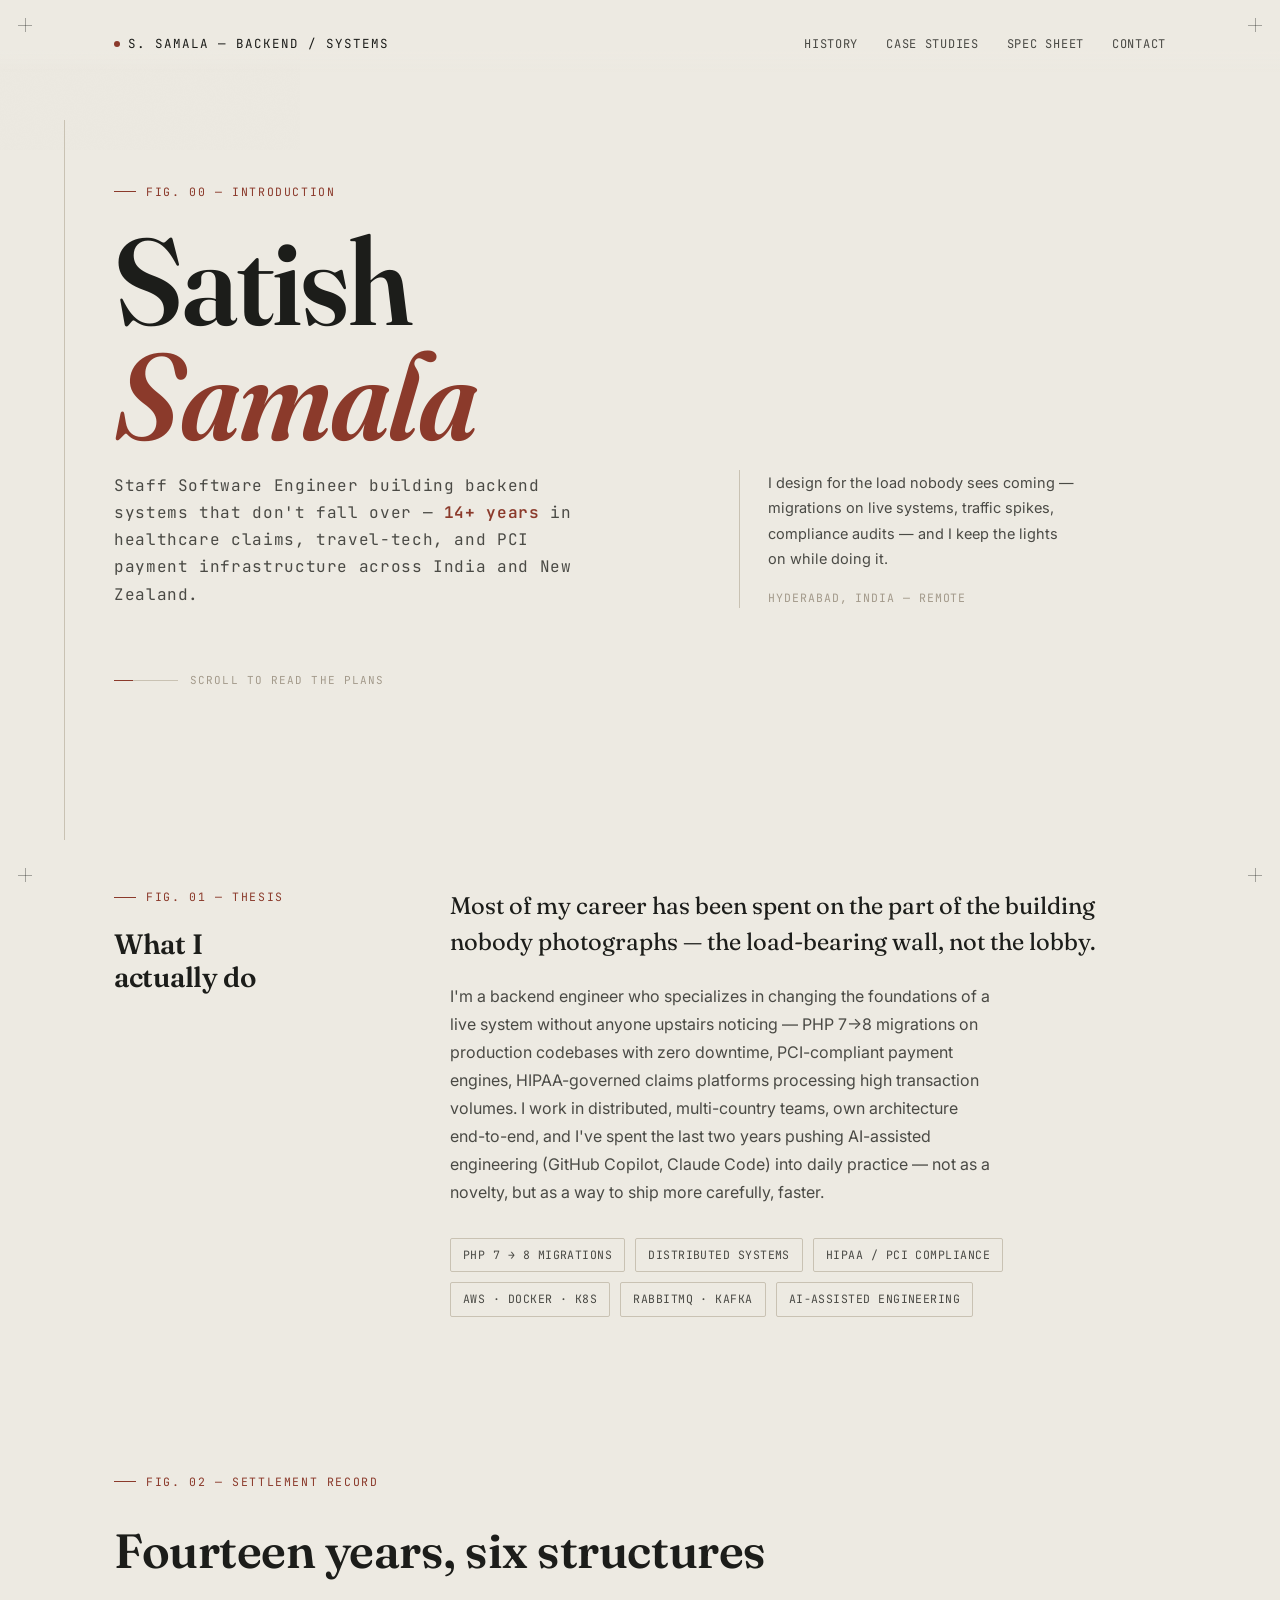
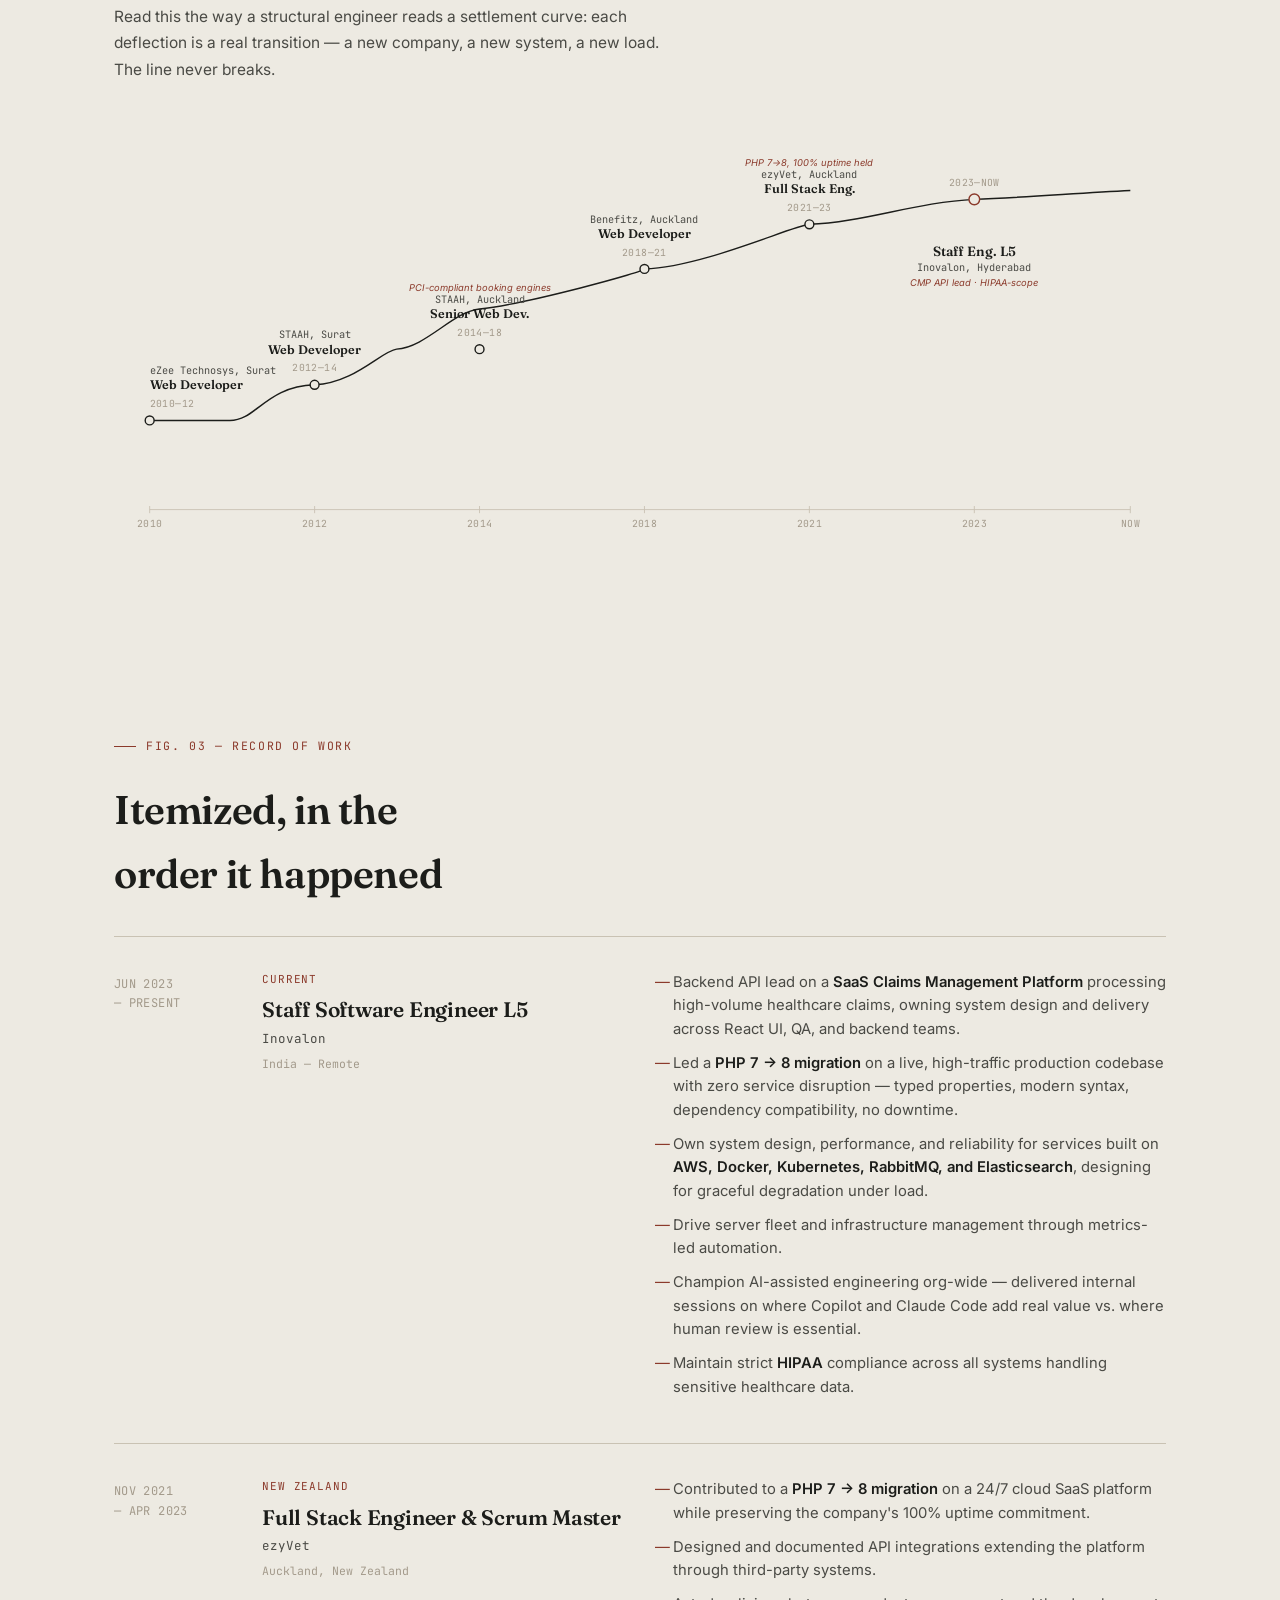
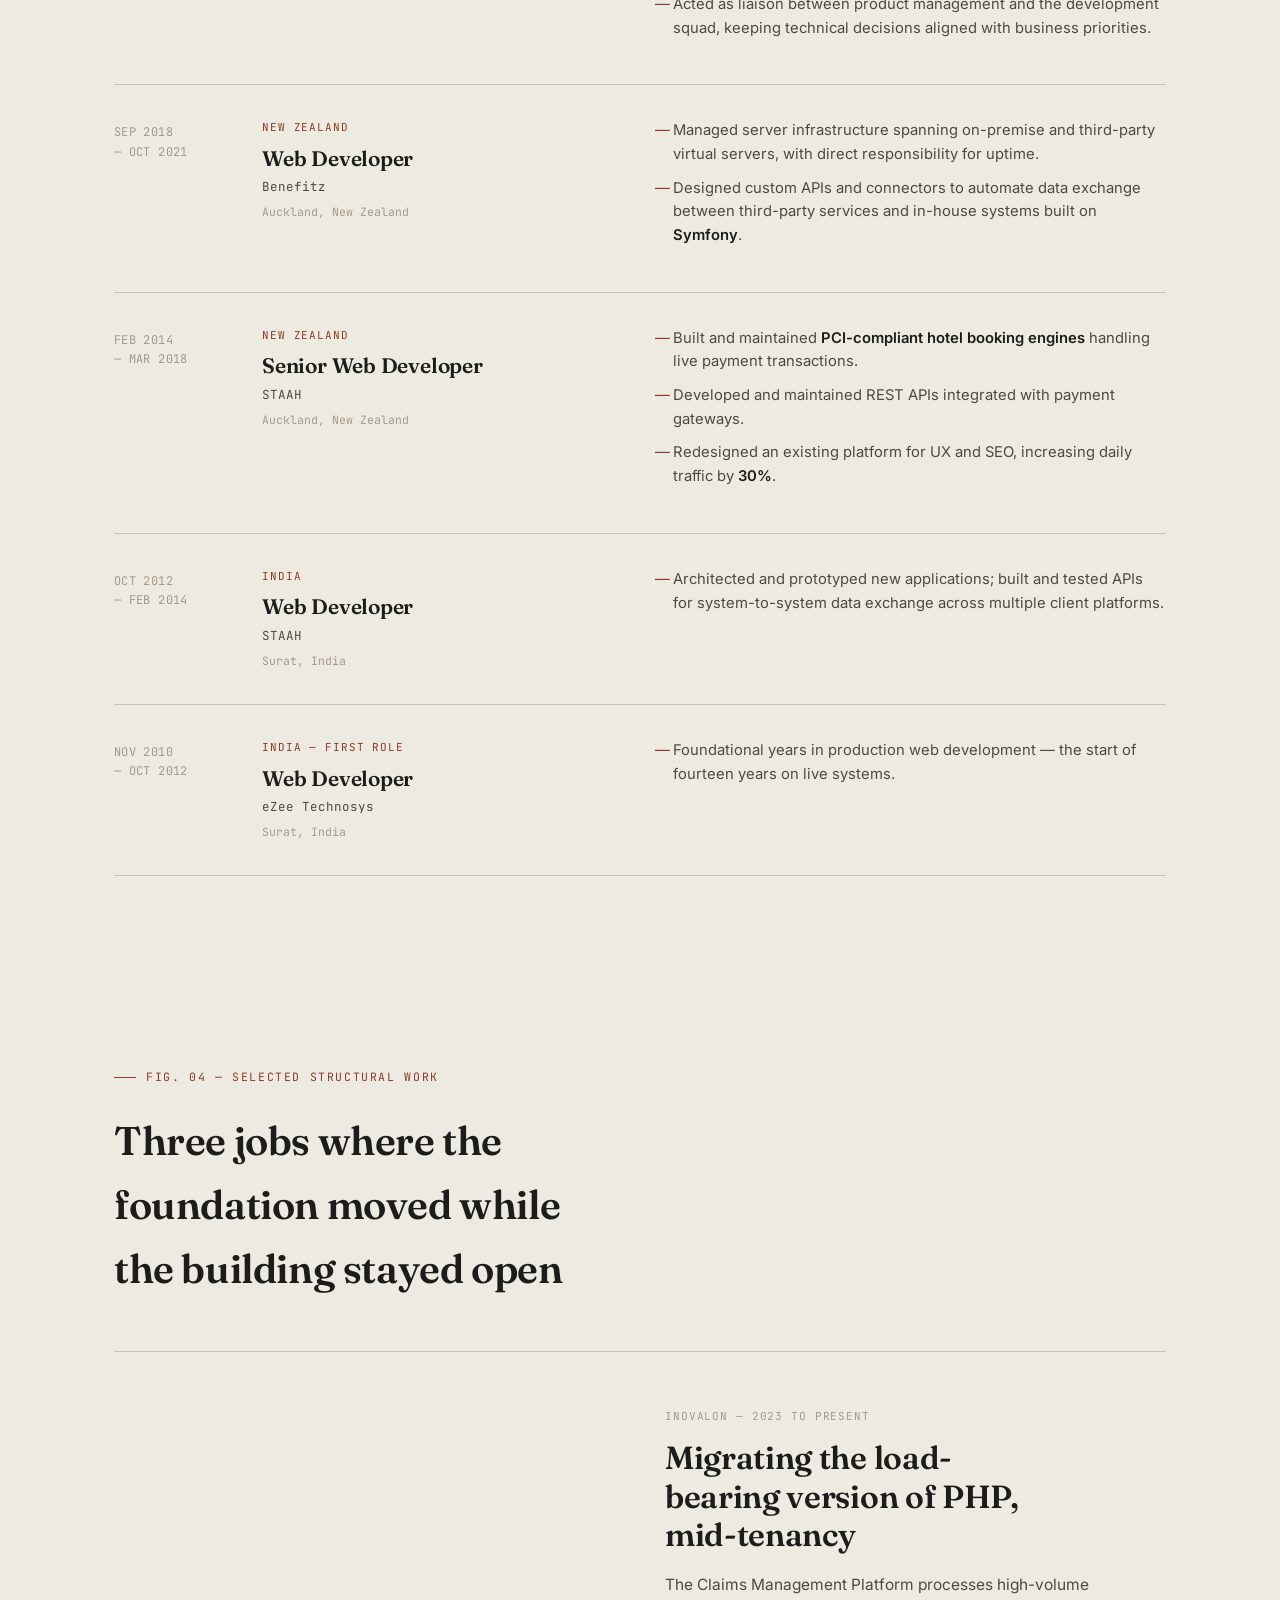
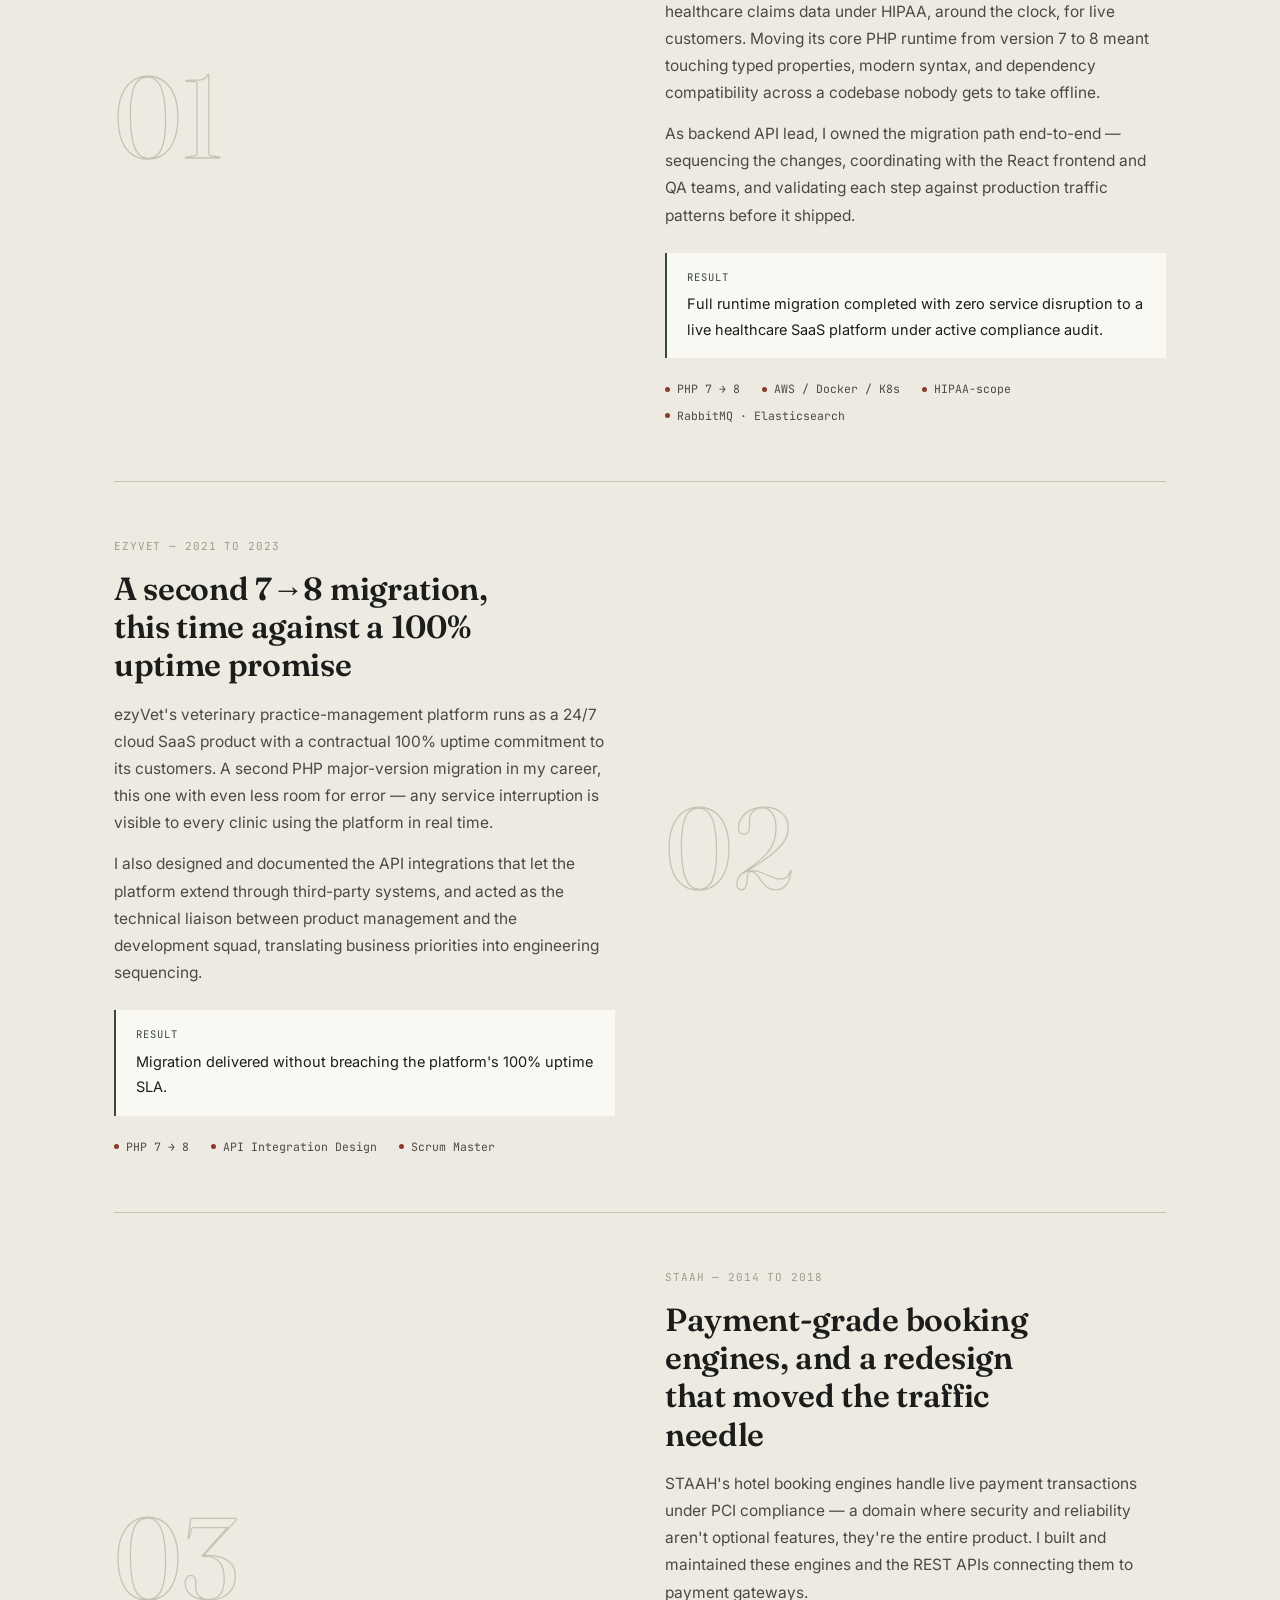
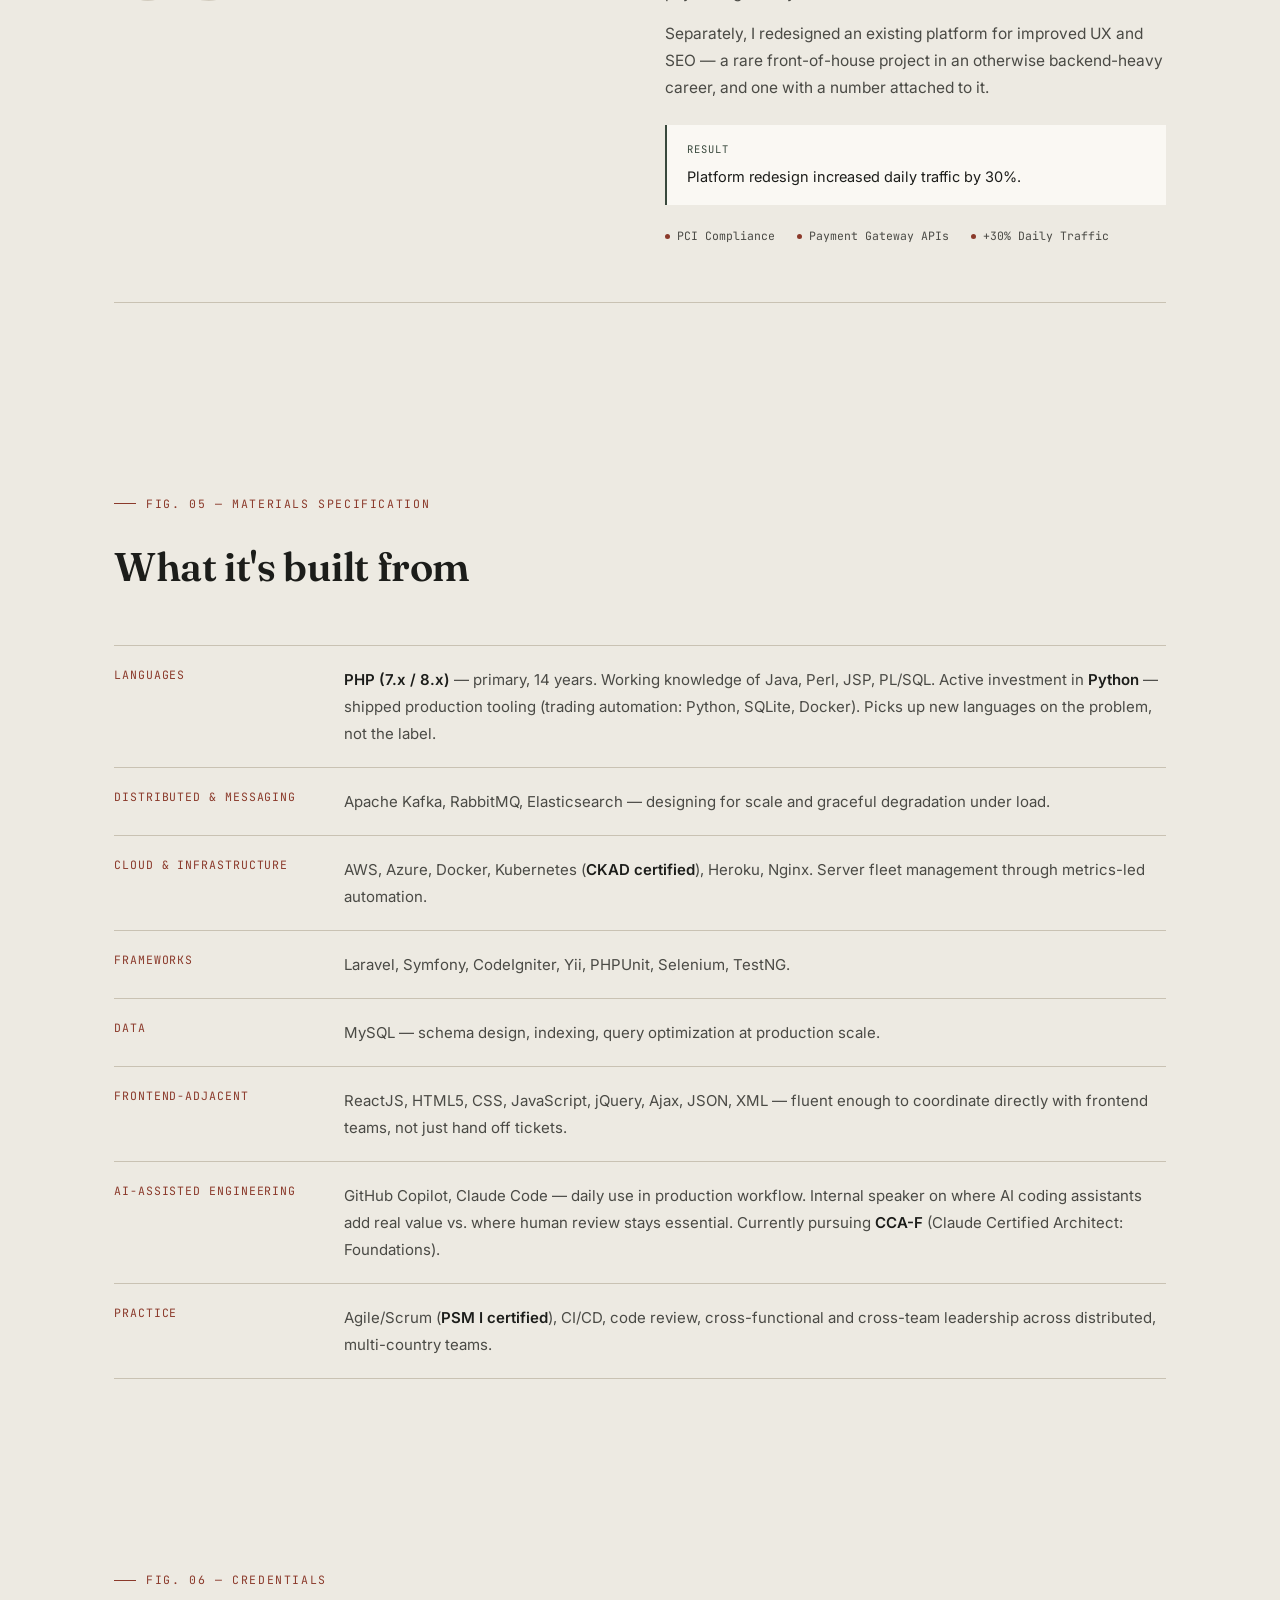
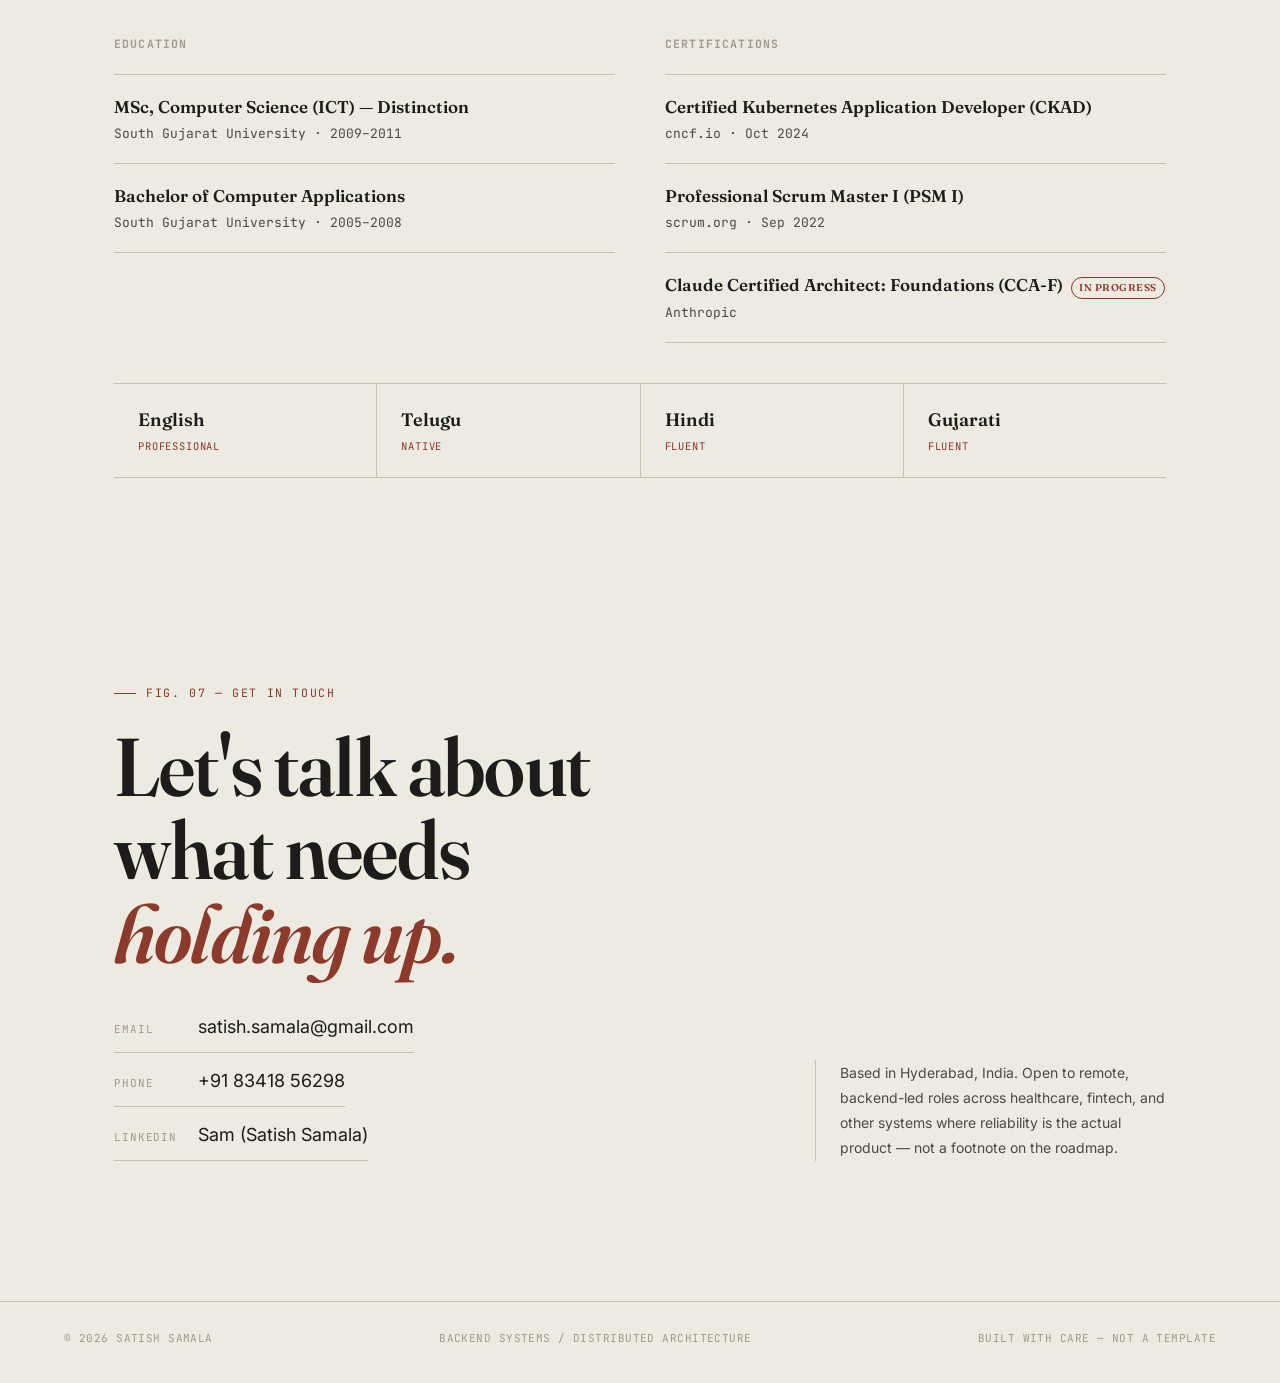
==== index.html @ 30815085 "first commit" ====
<!DOCTYPE html>
<html lang="en">
<head>
<meta charset="UTF-8">
<meta name="viewport" content="width=device-width, initial-scale=1.0">
<title>Satish Samala — Backend Systems Engineer</title>
<meta name="description" content="Satish Samala — Staff Software Engineer specializing in distributed backend systems, zero-downtime migrations, and production reliability across healthcare, travel-tech, and payments.">

<link rel="preconnect" href="https://fonts.googleapis.com">
<link rel="preconnect" href="https://fonts.gstatic.com" crossorigin>
<link href="https://fonts.googleapis.com/css2?family=Fraunces:ital,opsz,wght@0,9..144,300..900;1,9..144,300..900&family=JetBrains+Mono:ital,wght@0,400;0,500;0,600;1,400&family=Inter:wght@400;500;600&display=swap" rel="stylesheet">

<style>
  :root{
    --paper: #EDEAE2;
    --paper-lift: #FAF8F3;
    --ink: #1C1D1A;
    --ink-soft: #4A4A45;
    --taupe: #A39A8B;
    --rule: #C9C2B3;
    --rust: #8B3A2B;
    --structural-green: #39493D;
    --max: 1180px;
    --margin: clamp(20px, 5vw, 64px);
  }

  *{ margin:0; padding:0; box-sizing:border-box; }

  html{ scroll-behavior:smooth; }

  body{
    background:var(--paper);
    color:var(--ink);
    font-family:'Inter', sans-serif;
    font-size:16px;
    line-height:1.6;
    -webkit-font-smoothing:antialiased;
    overflow-x:hidden;
  }

  ::selection{ background:var(--rust); color:var(--paper-lift); }

  a{ color:inherit; text-decoration:none; }

  .container{
    max-width:var(--max);
    margin:0 auto;
    padding-left:var(--margin);
    padding-right:var(--margin);
  }

  /* faint paper grain + cross-hatch corner marks, ambient, not decorative noise */
  .grain{
    position:fixed; inset:0; pointer-events:none; z-index:1; opacity:.5; mix-blend-mode:multiply;
  }

  /* ===================== TOP MARK / REGISTRATION ===================== */
  .reg-marks span{
    position:fixed; width:14px; height:14px; z-index:50; pointer-events:none;
  }
  .reg-marks span::before,.reg-marks span::after{
    content:''; position:absolute; background:var(--ink); opacity:.35;
  }
  .reg-marks span::before{ width:14px; height:1px; top:50%; left:0; }
  .reg-marks span::after{ width:1px; height:14px; left:50%; top:0; }
  .reg-tl{ top:18px; left:18px; }
  .reg-tr{ top:18px; right:18px; }
  .reg-bl{ bottom:18px; left:18px; }
  .reg-br{ bottom:18px; right:18px; }
  @media (max-width:700px){ .reg-marks{ display:none; } }

  /* ===================== NAV ===================== */
  header.site-nav{
    position:fixed; top:0; left:0; right:0; z-index:40;
    background:linear-gradient(to bottom, var(--paper) 70%, transparent);
    padding-top:34px; padding-bottom:18px;
  }
  .nav-row{
    display:flex; justify-content:space-between; align-items:baseline;
  }
  .nav-mark{
    font-family:'JetBrains Mono', monospace;
    font-size:12.5px; letter-spacing:.08em;
    color:var(--ink);
    display:flex; align-items:baseline; gap:8px;
  }
  .nav-mark .dot{ width:6px; height:6px; border-radius:50%; background:var(--rust); display:inline-block; transform:translateY(-1px); }
  .nav-links{
    display:flex; gap:28px;
    font-family:'JetBrains Mono', monospace;
    font-size:12px; letter-spacing:.06em; text-transform:uppercase;
  }
  .nav-links a{ position:relative; color:var(--ink-soft); transition:color .25s; }
  .nav-links a:hover{ color:var(--rust); }
  .nav-links a::after{
    content:''; position:absolute; left:0; bottom:-4px; width:0; height:1px; background:var(--rust);
    transition:width .25s;
  }
  .nav-links a:hover::after{ width:100%; }
  @media (max-width:640px){ .nav-links{ display:none; } }

  /* ===================== SPEC RAIL (left margin running scale) ===================== */
  .spec-rail{
    position:fixed; left:var(--margin); top:0; bottom:0; width:1px;
    z-index:2; pointer-events:none;
  }
  .spec-rail::before{
    content:''; position:absolute; top:120px; bottom:60px; left:0; width:1px; background:var(--rule);
  }
  @media (max-width:900px){ .spec-rail{ display:none; } }

  /* ===================== SECTION SCAFFOLDING ===================== */
  section{ position:relative; padding-top:96px; padding-bottom:96px; }

  .eyebrow{
    font-family:'JetBrains Mono', monospace;
    font-size:11.5px; letter-spacing:.14em; text-transform:uppercase;
    color:var(--rust);
    display:flex; align-items:center; gap:10px;
    margin-bottom:22px;
  }
  .eyebrow::before{ content:''; width:22px; height:1px; background:var(--rust); display:inline-block; }

  .fig-label{
    font-family:'JetBrains Mono', monospace;
    font-size:11px; letter-spacing:.08em; color:var(--taupe);
    text-transform:uppercase;
  }

  h1,h2,h3{ font-family:'Fraunces', serif; font-weight:600; letter-spacing:-.01em; }

  /* ===================== HERO ===================== */
  .hero{
    min-height:88vh;
    display:flex; flex-direction:column; justify-content:center;
    padding-top:140px; padding-bottom:60px;
  }
  .hero-grid{
    display:grid; grid-template-columns: 1.15fr .85fr; gap:48px; align-items:end;
  }
  .hero-name{
    font-size:clamp(58px, 9.6vw, 132px);
    line-height:.94;
    font-variation-settings:'opsz' 144,'SOFT' 22,'WONK' 1;
    margin-bottom:6px;
  }
  .hero-name em{ font-style:italic; color:var(--rust); font-variation-settings:'opsz' 144,'SOFT' 38,'WONK' 1; }
  .hero-role{
    font-family:'JetBrains Mono', monospace;
    font-size:clamp(13px,1.6vw,16px);
    letter-spacing:.04em;
    color:var(--ink-soft);
    margin-top:18px;
    max-width:46ch;
    line-height:1.7;
  }
  .hero-role .y14{ color:var(--rust); font-weight:600; }
  .hero-aside{
    border-left:1px solid var(--rule);
    padding-left:28px;
    align-self:end;
  }
  .hero-aside p{
    font-size:14.5px; color:var(--ink-soft); line-height:1.75; max-width:34ch;
  }
  .hero-aside .loc{
    font-family:'JetBrains Mono', monospace; font-size:11.5px; letter-spacing:.08em;
    text-transform:uppercase; color:var(--taupe); margin-top:18px; display:block;
  }
  @media (max-width:860px){
    .hero-grid{ grid-template-columns:1fr; gap:32px; }
    .hero-aside{ border-left:none; padding-left:0; border-top:1px solid var(--rule); padding-top:24px; }
  }

  .scroll-cue{
    margin-top:64px;
    display:flex; align-items:center; gap:12px;
    font-family:'JetBrains Mono', monospace; font-size:11px; letter-spacing:.1em;
    color:var(--taupe); text-transform:uppercase;
  }
  .scroll-cue .line{ width:64px; height:1px; background:var(--rule); position:relative; overflow:hidden; }
  .scroll-cue .line::after{
    content:''; position:absolute; left:0; top:0; height:100%; width:30%; background:var(--rust);
    animation:travel 2.6s ease-in-out infinite;
  }
  @keyframes travel{ 0%{ left:-30%; } 100%{ left:100%; } }

  /* ===================== THESIS / SUMMARY ===================== */
  .thesis{
    display:grid; grid-template-columns: 280px 1fr; gap:56px;
  }
  .thesis-label h2{ font-size:28px; line-height:1.15; max-width:9ch; }
  .thesis-body p{
    font-size:clamp(19px,2.1vw,24px);
    line-height:1.5;
    font-family:'Fraunces', serif;
    font-weight:400;
    font-variation-settings:'opsz' 40,'SOFT' 30;
    color:var(--ink);
    max-width:46ch;
  }
  .thesis-body p + p{ margin-top:22px; color:var(--ink-soft); font-size:16px; font-family:'Inter',sans-serif; max-width:54ch; line-height:1.75; font-variation-settings:normal; }
  .thesis-body .tag-row{
    display:flex; flex-wrap:wrap; gap:10px; margin-top:32px;
  }
  .tag{
    font-family:'JetBrains Mono', monospace; font-size:11.5px; letter-spacing:.04em;
    border:1px solid var(--rule); padding:7px 12px; color:var(--ink-soft); border-radius:2px;
  }
  @media (max-width:780px){ .thesis{ grid-template-columns:1fr; gap:24px; } }

  /* ===================== LOAD LINE (signature element) ===================== */
  .loadline-section{ padding-top:60px; }
  .loadline-head{ margin-bottom:8px; }
  .loadline-head h2{ font-size:clamp(32px,4vw,48px); }
  .loadline-sub{ color:var(--ink-soft); max-width:56ch; margin-top:14px; font-size:15.5px; line-height:1.7; }

  .loadline-wrap{ position:relative; margin-top:70px; }
  .loadline-svg{ width:100%; display:block; overflow:visible; }
  .ll-path{ fill:none; stroke:var(--ink); stroke-width:1.6; }
  .ll-path-fill{ fill:url(#paperFade); opacity:.5; }
  .ll-tick{ stroke:var(--rule); stroke-width:1; }
  .ll-node circle{ fill:var(--paper); stroke:var(--ink); stroke-width:1.6; }
  .ll-node.active circle{ stroke:var(--rust); }
  .ll-annot{ font-family:'JetBrains Mono', monospace; }
  .ll-year{ font-size:11px; fill:var(--taupe); letter-spacing:.04em; }
  .ll-role{ font-family:'Fraunces',serif; font-weight:600; fill:var(--ink); }
  .ll-co{ font-size:11.5px; fill:var(--ink-soft); }
  .ll-stress{ fill:var(--rust); font-size:10.5px; font-style:italic; }

  /* ===================== TIMELINE DETAIL CARDS ===================== */
  .roles{ margin-top:30px; }
  .role-row{
    display:grid; grid-template-columns: 120px 1fr 1.4fr; gap:28px;
    padding:34px 0; border-top:1px solid var(--rule);
    align-items:start;
  }
  .role-row:last-child{ border-bottom:1px solid var(--rule); }
  .role-period{
    font-family:'JetBrains Mono', monospace; font-size:12px; color:var(--taupe);
    letter-spacing:.03em; line-height:1.6; padding-top:4px;
  }
  .role-id{
    font-family:'JetBrains Mono', monospace; font-size:11px; color:var(--rust);
    letter-spacing:.08em; display:block; margin-bottom:8px;
  }
  .role-titles h3{ font-size:21px; line-height:1.3; margin-bottom:5px; }
  .role-titles .co{ font-family:'JetBrains Mono', monospace; font-size:12.5px; color:var(--ink-soft); }
  .role-titles .loc-tag{ display:block; font-size:11.5px; color:var(--taupe); margin-top:6px; font-family:'JetBrains Mono', monospace; }
  .role-detail ul{ list-style:none; }
  .role-detail li{
    position:relative; padding-left:18px; margin-bottom:10px;
    font-size:14.8px; color:var(--ink-soft); line-height:1.6;
  }
  .role-detail li::before{
    content:'—'; position:absolute; left:0; color:var(--rust);
  }
  .role-detail li strong{ color:var(--ink); font-weight:600; }
  @media (max-width:880px){
    .role-row{ grid-template-columns:1fr; gap:10px; }
    .role-period{ padding-top:0; }
  }

  @media (max-width:760px){ .loadline-svg{ display:none; } }

  /* mobile fallback: vertical settlement list */
  .loadline-mobile{ display:none; margin-top:48px; }
  @media (max-width:760px){ .loadline-mobile{ display:block; } }
  .lm-item{
    position:relative; padding-left:28px; padding-bottom:34px;
    border-left:1px solid var(--rule);
  }
  .lm-item:last-child{ border-left:1px solid transparent; padding-bottom:0; }
  .lm-item::before{
    content:''; position:absolute; left:-5px; top:2px; width:9px; height:9px;
    border-radius:50%; background:var(--paper); border:1.6px solid var(--ink);
  }
  .lm-item.active::before{ border-color:var(--rust); }
  .lm-year{ font-family:'JetBrains Mono', monospace; font-size:11px; color:var(--taupe); letter-spacing:.06em; }
  .lm-role{ font-family:'Fraunces', serif; font-weight:600; font-size:17px; margin-top:4px; }
  .lm-role.is-current{ color:var(--rust); }
  .lm-co{ font-family:'JetBrains Mono', monospace; font-size:12.5px; color:var(--ink-soft); margin-top:2px; }
  .lm-stress{ font-family:'JetBrains Mono', monospace; font-style:italic; font-size:11.5px; color:var(--rust); margin-top:6px; }


  /* ===================== CASE STUDIES ===================== */
  .case-grid{ margin-top:50px; display:flex; flex-direction:column; gap:0; }
  .case{
    display:grid; grid-template-columns: 1fr 1fr; gap:50px;
    padding:56px 0; border-top:1px solid var(--rule);
    position:relative; align-items:center;
  }
  .case:nth-child(even){ grid-template-columns: 1fr 1fr; }
  .case:nth-child(even) .case-num{ order:1; }
  .case:last-child{ border-bottom:1px solid var(--rule); }
  .case-num{
    font-family:'Fraunces', serif; font-variation-settings:'opsz' 144,'WONK' 1;
    font-size:clamp(60px,9vw,120px); line-height:.8; color:var(--paper-lift);
    -webkit-text-stroke:1.3px var(--rule); color:transparent;
  }
  .case-content .fig-label{ margin-bottom:14px; }
  .case-content h3{ font-size:clamp(24px,3vw,32px); line-height:1.2; margin-bottom:16px; max-width:18ch; }
  .case-content p{ color:var(--ink-soft); font-size:15.5px; line-height:1.75; max-width:52ch; margin-bottom:14px; }
  .case-meta{
    display:flex; flex-wrap:wrap; gap:8px 22px; margin-top:22px;
    font-family:'JetBrains Mono', monospace; font-size:11.5px; color:var(--ink-soft);
  }
  .case-meta span{ display:flex; align-items:center; gap:7px; }
  .case-meta span::before{ content:''; width:5px; height:5px; background:var(--rust); border-radius:50%; }
  .case-result{
    margin-top:24px; padding:16px 20px; border-left:2px solid var(--structural-green);
    background:var(--paper-lift);
  }
  .case-result .r-label{ font-family:'JetBrains Mono', monospace; font-size:10.5px; letter-spacing:.1em; color:var(--structural-green); text-transform:uppercase; display:block; margin-bottom:6px; }
  .case-result p{ margin:0; color:var(--ink); font-size:14.5px; }
  @media (max-width:860px){
    .case, .case:nth-child(even){ grid-template-columns:1fr; gap:18px; }
    .case:nth-child(even) .case-num{ order:0; }
    .case-num{ font-size:64px; }
  }

  /* ===================== SKILLS / SPEC SHEET ===================== */
  .specsheet{ margin-top:46px; }
  .spec-table{ width:100%; border-collapse:collapse; }
  .spec-table tr{ border-top:1px solid var(--rule); }
  .spec-table tr:last-child{ border-bottom:1px solid var(--rule); }
  .spec-table td{ padding:20px 0; vertical-align:top; }
  .spec-table td.k{
    width:230px; font-family:'JetBrains Mono', monospace; font-size:11.5px;
    letter-spacing:.08em; text-transform:uppercase; color:var(--rust); padding-right:24px;
  }
  .spec-table td.v{ font-size:15px; color:var(--ink-soft); line-height:1.8; }
  .spec-table td.v b{ color:var(--ink); font-weight:600; }
  @media (max-width:700px){
    .spec-table td.k{ width:auto; display:block; padding-bottom:6px; }
    .spec-table tr{ display:block; padding:18px 0; }
    .spec-table td{ display:block; padding:2px 0; }
  }

  /* ===================== CREDENTIALS / EDUCATION ===================== */
  .creds{ display:grid; grid-template-columns: 1fr 1fr; gap:50px; margin-top:46px; }
  .cred-col h4{
    font-family:'JetBrains Mono', monospace; font-size:11.5px; letter-spacing:.1em;
    text-transform:uppercase; color:var(--taupe); margin-bottom:20px;
  }
  .cred-item{ padding:18px 0; border-top:1px solid var(--rule); }
  .cred-item:last-child{ border-bottom:1px solid var(--rule); }
  .cred-item .ct{ font-family:'Fraunces',serif; font-weight:600; font-size:17px; margin-bottom:4px; }
  .cred-item .cs{ font-size:13px; color:var(--ink-soft); font-family:'JetBrains Mono', monospace; }
  .cred-item .cstatus{ display:inline-block; margin-left:8px; font-size:10px; padding:2px 7px; border:1px solid var(--rust); color:var(--rust); border-radius:20px; letter-spacing:.05em; text-transform:uppercase; }
  @media (max-width:780px){ .creds{ grid-template-columns:1fr; gap:10px; } }

  /* ===================== LANGUAGES STRIP ===================== */
  .langs{ display:flex; flex-wrap:wrap; gap:0; margin-top:40px; border-top:1px solid var(--rule); border-bottom:1px solid var(--rule); }
  .lang-item{ flex:1; min-width:150px; padding:22px 24px; border-right:1px solid var(--rule); }
  .lang-item:last-child{ border-right:none; }
  .lang-item .lname{ font-family:'Fraunces',serif; font-weight:600; font-size:18px; }
  .lang-item .lfluency{ font-family:'JetBrains Mono', monospace; font-size:10.5px; color:var(--rust); text-transform:uppercase; letter-spacing:.08em; margin-top:4px; display:block; }
  @media (max-width:700px){ .lang-item{ min-width:45%; border-bottom:1px solid var(--rule); } }

  /* ===================== CONTACT / CLOSE ===================== */
  .contact{ padding-top:110px; padding-bottom:140px; }
  .contact-grid{ display:grid; grid-template-columns: 1.3fr .7fr; gap:48px; align-items:end; }
  .contact h2{
    font-size:clamp(42px,6.4vw,84px); line-height:1.02;
    font-variation-settings:'opsz' 144,'SOFT' 22,'WONK' 1;
  }
  .contact h2 em{ font-style:italic; color:var(--rust); }
  .contact-links{ margin-top:38px; display:flex; flex-direction:column; gap:14px; }
  .contact-link{
    display:flex; align-items:baseline; gap:14px; font-size:18px; padding-bottom:10px;
    border-bottom:1px solid var(--rule); width:fit-content; transition:border-color .25s;
  }
  .contact-link:hover{ border-color:var(--rust); }
  .contact-link .clabel{ font-family:'JetBrains Mono', monospace; font-size:11px; color:var(--taupe); text-transform:uppercase; letter-spacing:.08em; min-width:70px; }
  .contact-link:hover .clabel{ color: var(--rust); }
  .contact-aside{ font-size:14px; color:var(--ink-soft); line-height:1.8; border-left:1px solid var(--rule); padding-left:24px; }
  @media (max-width:860px){ .contact-grid{ grid-template-columns:1fr; gap:30px; } .contact-aside{ border-left:none; padding-left:0; border-top:1px solid var(--rule); padding-top:20px; } }

  footer{
    padding:28px var(--margin) 36px;
    display:flex; justify-content:space-between; align-items:center;
    font-family:'JetBrains Mono', monospace; font-size:11px; color:var(--taupe); letter-spacing:.04em;
    border-top:1px solid var(--rule);
  }
  @media (max-width:600px){ footer{ flex-direction:column; gap:8px; text-align:center; } }

  /* reveal-on-scroll, kept subtle */
  .reveal{ opacity:0; transform:translateY(14px); transition:opacity .7s ease, transform .7s ease; }
  .reveal.is-visible{ opacity:1; transform:translateY(0); }

  @media (prefers-reduced-motion: reduce){
    .reveal{ opacity:1; transform:none; transition:none; }
    .scroll-cue .line::after{ animation:none; }
    html{ scroll-behavior:auto; }
  }

  :focus-visible{ outline:2px solid var(--rust); outline-offset:3px; }
</style>
</head>
<body>

<svg class="grain" aria-hidden="true">
  <filter id="noiseFilter">
    <feTurbulence type="fractalNoise" baseFrequency="0.9" numOctaves="2" stitchTiles="stitch" result="noise"/>
    <feColorMatrix in="noise" type="matrix" values="0 0 0 0 0  0 0 0 0 0  0 0 0 0 0  0 0 0 0.02 0"/>
  </filter>
  <rect width="100%" height="100%" filter="url(#noiseFilter)"/>
</svg>

<div class="reg-marks">
  <span class="reg-tl"></span><span class="reg-tr"></span><span class="reg-bl"></span><span class="reg-br"></span>
</div>

<div class="spec-rail" aria-hidden="true"></div>

<header class="site-nav">
  <div class="container nav-row">
    <a href="#top" class="nav-mark"><span class="dot"></span>S. SAMALA — BACKEND / SYSTEMS</a>
    <nav class="nav-links">
      <a href="#history">History</a>
      <a href="#case-studies">Case Studies</a>
      <a href="#spec">Spec Sheet</a>
      <a href="#contact">Contact</a>
    </nav>
  </div>
</header>

<main id="top">

  <!-- ============ HERO ============ -->
  <section class="hero container">
    <div class="hero-grid">
      <div>
        <div class="eyebrow">FIG. 00 — INTRODUCTION</div>
        <h1 class="hero-name">Satish<br><em>Samala</em></h1>
        <p class="hero-role">Staff Software Engineer building backend systems that don't fall over — <span class="y14">14+ years</span> in healthcare claims, travel-tech, and PCI payment infrastructure across India and New Zealand.</p>
      </div>
      <div class="hero-aside">
        <p>I design for the load nobody sees coming — migrations on live systems, traffic spikes, compliance audits — and I keep the lights on while doing it.</p>
        <span class="loc">Hyderabad, India — Remote</span>
      </div>
    </div>
    <div class="scroll-cue"><div class="line"></div>SCROLL TO READ THE PLANS</div>
  </section>

  <!-- ============ THESIS ============ -->
  <section class="thesis container reveal">
    <div class="thesis-label">
      <div class="eyebrow">FIG. 01 — THESIS</div>
      <h2>What I actually do</h2>
    </div>
    <div class="thesis-body">
      <p>Most of my career has been spent on the part of the building nobody photographs — the load-bearing wall, not the lobby.</p>
      <p>I'm a backend engineer who specializes in changing the foundations of a live system without anyone upstairs noticing — PHP 7→8 migrations on production codebases with zero downtime, PCI-compliant payment engines, HIPAA-governed claims platforms processing high transaction volumes. I work in distributed, multi-country teams, own architecture end-to-end, and I've spent the last two years pushing AI-assisted engineering (GitHub Copilot, Claude Code) into daily practice — not as a novelty, but as a way to ship more carefully, faster.</p>
      <div class="tag-row">
        <span class="tag">PHP 7 → 8 MIGRATIONS</span>
        <span class="tag">DISTRIBUTED SYSTEMS</span>
        <span class="tag">HIPAA / PCI COMPLIANCE</span>
        <span class="tag">AWS · DOCKER · K8S</span>
        <span class="tag">RABBITMQ · KAFKA</span>
        <span class="tag">AI-ASSISTED ENGINEERING</span>
      </div>
    </div>
  </section>

  <!-- ============ LOAD LINE (signature visual) ============ -->
  <section class="loadline-section container reveal" id="history">
    <div class="eyebrow">FIG. 02 — SETTLEMENT RECORD</div>
    <div class="loadline-head">
      <h2>Fourteen years, six&nbsp;structures</h2>
      <p class="loadline-sub">Read this the way a structural engineer reads a settlement curve: each deflection is a real transition — a new company, a new system, a new load. The line never breaks.</p>
    </div>

    <div class="loadline-wrap">
      <svg class="loadline-svg" viewBox="0 0 1180 440" preserveAspectRatio="xMidYMid meet" role="img" aria-label="Career timeline from 2010 to present, shown as a structural settlement curve across six roles.">
        <defs>
          <linearGradient id="paperFade" x1="0" y1="0" x2="0" y2="1">
            <stop offset="0%" stop-color="#1C1D1A" stop-opacity="0.06"/>
            <stop offset="100%" stop-color="#1C1D1A" stop-opacity="0"/>
          </linearGradient>
        </defs>

        <!-- baseline ticks -->
        <g class="ll-tick">
          <line x1="40" y1="400" x2="1140" y2="400"/>
          <line x1="40" y1="396" x2="40" y2="404"/>
          <line x1="225" y1="396" x2="225" y2="404"/>
          <line x1="410" y1="396" x2="410" y2="404"/>
          <line x1="595" y1="396" x2="595" y2="404"/>
          <line x1="780" y1="396" x2="780" y2="404"/>
          <line x1="965" y1="396" x2="965" y2="404"/>
          <line x1="1140" y1="396" x2="1140" y2="404"/>
        </g>
        <g class="ll-annot ll-year" text-anchor="middle">
          <text x="40" y="420">2010</text>
          <text x="225" y="420">2012</text>
          <text x="410" y="420">2014</text>
          <text x="595" y="420">2018</text>
          <text x="780" y="420">2021</text>
          <text x="965" y="420">2023</text>
          <text x="1140" y="420">NOW</text>
        </g>

        <!-- settlement curve -->
        <path class="ll-path" d="M40,300
                 C90,300 100,300 130,300
                 C160,300 170,262 225,260
                 C270,258 300,222 317,220
                 C350,218 380,178 410,175
                 C460,170 600,132 595,130
                 C660,128 760,82 780,80
                 C840,78 900,55 965,52
                 C1020,50 1080,45 1140,42"/>

        <!-- nodes -->
        <g class="ll-node">
          <circle cx="40" cy="300" r="5"/>
          <text class="ll-annot ll-year" x="40" y="285" text-anchor="start">2010—12</text>
          <text class="ll-annot ll-role" x="40" y="265" font-size="14" text-anchor="start">Web Developer</text>
          <text class="ll-annot ll-co" x="40" y="248" text-anchor="start">eZee Technosys, Surat</text>
        </g>

        <g class="ll-node">
          <circle cx="225" cy="260" r="5"/>
          <text class="ll-annot ll-year" x="225" y="245" text-anchor="middle">2012—14</text>
          <text class="ll-annot ll-role" x="225" y="225" font-size="14" text-anchor="middle">Web Developer</text>
          <text class="ll-annot ll-co" x="225" y="208" text-anchor="middle">STAAH, Surat</text>
        </g>

        <g class="ll-node">
          <circle cx="410" cy="220" r="5"/>
          <text class="ll-annot ll-year" x="410" y="205" text-anchor="middle">2014—18</text>
          <text class="ll-annot ll-role" x="410" y="185" font-size="14" text-anchor="middle">Senior Web Dev.</text>
          <text class="ll-annot ll-co" x="410" y="168" text-anchor="middle">STAAH, Auckland</text>
          <text class="ll-stress" x="410" y="155" text-anchor="middle">PCI-compliant booking engines</text>
        </g>

        <g class="ll-node">
          <circle cx="595" cy="130" r="5"/>
          <text class="ll-annot ll-year" x="595" y="115" text-anchor="middle">2018—21</text>
          <text class="ll-annot ll-role" x="595" y="95" font-size="14" text-anchor="middle">Web Developer</text>
          <text class="ll-annot ll-co" x="595" y="78" text-anchor="middle">Benefitz, Auckland</text>
        </g>

        <g class="ll-node">
          <circle cx="780" cy="80" r="5"/>
          <text class="ll-annot ll-year" x="780" y="65" text-anchor="middle">2021—23</text>
          <text class="ll-annot ll-role" x="780" y="45" font-size="14" text-anchor="middle">Full Stack Eng.</text>
          <text class="ll-annot ll-co" x="780" y="28" text-anchor="middle">ezyVet, Auckland</text>
          <text class="ll-stress" x="780" y="15" text-anchor="middle">PHP 7→8, 100% uptime held</text>
        </g>

        <g class="ll-node active">
          <circle cx="965" cy="52" r="6"/>
          <text class="ll-annot ll-year" x="965" y="37" text-anchor="middle">2023—NOW</text>
          <text class="ll-annot ll-role" x="965" y="115" font-size="15" text-anchor="middle" fill="var(--rust)">Staff Eng. L5</text>
          <text class="ll-annot ll-co" x="965" y="132" text-anchor="middle">Inovalon, Hyderabad</text>
          <text class="ll-stress" x="965" y="149" text-anchor="middle">CMP API lead · HIPAA-scope</text>
        </g>
      </svg>

      <div class="loadline-mobile">
        <div class="lm-item">
          <span class="lm-year">2010—12</span>
          <div class="lm-role">Web Developer</div>
          <div class="lm-co">eZee Technosys, Surat</div>
        </div>
        <div class="lm-item">
          <span class="lm-year">2012—14</span>
          <div class="lm-role">Web Developer</div>
          <div class="lm-co">STAAH, Surat</div>
        </div>
        <div class="lm-item">
          <span class="lm-year">2014—18</span>
          <div class="lm-role">Senior Web Developer</div>
          <div class="lm-co">STAAH, Auckland</div>
          <div class="lm-stress">PCI-compliant booking engines</div>
        </div>
        <div class="lm-item">
          <span class="lm-year">2018—21</span>
          <div class="lm-role">Web Developer</div>
          <div class="lm-co">Benefitz, Auckland</div>
        </div>
        <div class="lm-item">
          <span class="lm-year">2021—23</span>
          <div class="lm-role">Full Stack Engineer</div>
          <div class="lm-co">ezyVet, Auckland</div>
          <div class="lm-stress">PHP 7→8, 100% uptime held</div>
        </div>
        <div class="lm-item active">
          <span class="lm-year">2023—NOW</span>
          <div class="lm-role is-current">Staff Engineer L5</div>
          <div class="lm-co">Inovalon, Hyderabad</div>
          <div class="lm-stress">CMP API lead · HIPAA-scope</div>
        </div>
      </div>
    </div>
  </section>

  <!-- ============ ROLE DETAIL ============ -->
  <section class="container reveal">
    <div class="eyebrow">FIG. 03 — RECORD OF WORK</div>
    <h2 style="font-size:clamp(28px,3.6vw,40px); max-width:14ch;">Itemized, in the order it happened</h2>

    <div class="roles">
      <div class="role-row">
        <div class="role-period">JUN 2023<br>— PRESENT</div>
        <div class="role-titles">
          <span class="role-id">CURRENT</span>
          <h3>Staff Software Engineer L5</h3>
          <div class="co">Inovalon</div>
          <span class="loc-tag">India — Remote</span>
        </div>
        <div class="role-detail">
          <ul>
            <li>Backend API lead on a <strong>SaaS Claims Management Platform</strong> processing high-volume healthcare claims, owning system design and delivery across React UI, QA, and backend teams.</li>
            <li>Led a <strong>PHP 7 → 8 migration</strong> on a live, high-traffic production codebase with zero service disruption — typed properties, modern syntax, dependency compatibility, no downtime.</li>
            <li>Own system design, performance, and reliability for services built on <strong>AWS, Docker, Kubernetes, RabbitMQ, and Elasticsearch</strong>, designing for graceful degradation under load.</li>
            <li>Drive server fleet and infrastructure management through metrics-led automation.</li>
            <li>Champion AI-assisted engineering org-wide — delivered internal sessions on where Copilot and Claude Code add real value vs. where human review is essential.</li>
            <li>Maintain strict <strong>HIPAA</strong> compliance across all systems handling sensitive healthcare data.</li>
          </ul>
        </div>
      </div>

      <div class="role-row">
        <div class="role-period">NOV 2021<br>— APR 2023</div>
        <div class="role-titles">
          <span class="role-id">NEW ZEALAND</span>
          <h3>Full Stack Engineer &amp; Scrum Master</h3>
          <div class="co">ezyVet</div>
          <span class="loc-tag">Auckland, New Zealand</span>
        </div>
        <div class="role-detail">
          <ul>
            <li>Contributed to a <strong>PHP 7 → 8 migration</strong> on a 24/7 cloud SaaS platform while preserving the company's 100% uptime commitment.</li>
            <li>Designed and documented API integrations extending the platform through third-party systems.</li>
            <li>Acted as liaison between product management and the development squad, keeping technical decisions aligned with business priorities.</li>
          </ul>
        </div>
      </div>

      <div class="role-row">
        <div class="role-period">SEP 2018<br>— OCT 2021</div>
        <div class="role-titles">
          <span class="role-id">NEW ZEALAND</span>
          <h3>Web Developer</h3>
          <div class="co">Benefitz</div>
          <span class="loc-tag">Auckland, New Zealand</span>
        </div>
        <div class="role-detail">
          <ul>
            <li>Managed server infrastructure spanning on-premise and third-party virtual servers, with direct responsibility for uptime.</li>
            <li>Designed custom APIs and connectors to automate data exchange between third-party services and in-house systems built on <strong>Symfony</strong>.</li>
          </ul>
        </div>
      </div>

      <div class="role-row">
        <div class="role-period">FEB 2014<br>— MAR 2018</div>
        <div class="role-titles">
          <span class="role-id">NEW ZEALAND</span>
          <h3>Senior Web Developer</h3>
          <div class="co">STAAH</div>
          <span class="loc-tag">Auckland, New Zealand</span>
        </div>
        <div class="role-detail">
          <ul>
            <li>Built and maintained <strong>PCI-compliant hotel booking engines</strong> handling live payment transactions.</li>
            <li>Developed and maintained REST APIs integrated with payment gateways.</li>
            <li>Redesigned an existing platform for UX and SEO, increasing daily traffic by <strong>30%</strong>.</li>
          </ul>
        </div>
      </div>

      <div class="role-row">
        <div class="role-period">OCT 2012<br>— FEB 2014</div>
        <div class="role-titles">
          <span class="role-id">INDIA</span>
          <h3>Web Developer</h3>
          <div class="co">STAAH</div>
          <span class="loc-tag">Surat, India</span>
        </div>
        <div class="role-detail">
          <ul>
            <li>Architected and prototyped new applications; built and tested APIs for system-to-system data exchange across multiple client platforms.</li>
          </ul>
        </div>
      </div>

      <div class="role-row">
        <div class="role-period">NOV 2010<br>— OCT 2012</div>
        <div class="role-titles">
          <span class="role-id">INDIA — FIRST ROLE</span>
          <h3>Web Developer</h3>
          <div class="co">eZee Technosys</div>
          <span class="loc-tag">Surat, India</span>
        </div>
        <div class="role-detail">
          <ul>
            <li>Foundational years in production web development — the start of fourteen years on live systems.</li>
          </ul>
        </div>
      </div>
    </div>
  </section>

  <!-- ============ CASE STUDIES ============ -->
  <section class="container reveal" id="case-studies">
    <div class="eyebrow">FIG. 04 — SELECTED STRUCTURAL WORK</div>
    <h2 style="font-size:clamp(28px,3.6vw,40px); max-width:18ch;">Three jobs where the foundation moved while the building stayed open</h2>

    <div class="case-grid">

      <div class="case">
        <div class="case-num">01</div>
        <div class="case-content">
          <div class="fig-label">INOVALON — 2023 TO PRESENT</div>
          <h3>Migrating the load-bearing version of PHP, mid-tenancy</h3>
          <p>The Claims Management Platform processes high-volume healthcare claims data under HIPAA, around the clock, for live customers. Moving its core PHP runtime from version 7 to 8 meant touching typed properties, modern syntax, and dependency compatibility across a codebase nobody gets to take offline.</p>
          <p>As backend API lead, I owned the migration path end-to-end — sequencing the changes, coordinating with the React frontend and QA teams, and validating each step against production traffic patterns before it shipped.</p>
          <div class="case-result">
            <span class="r-label">Result</span>
            <p>Full runtime migration completed with zero service disruption to a live healthcare SaaS platform under active compliance audit.</p>
          </div>
          <div class="case-meta">
            <span>PHP 7 → 8</span><span>AWS / Docker / K8s</span><span>HIPAA-scope</span><span>RabbitMQ · Elasticsearch</span>
          </div>
        </div>
      </div>

      <div class="case">
        <div class="case-num">02</div>
        <div class="case-content">
          <div class="fig-label">EZYVET — 2021 TO 2023</div>
          <h3>A second 7→8 migration, this time against a 100% uptime promise</h3>
          <p>ezyVet's veterinary practice-management platform runs as a 24/7 cloud SaaS product with a contractual 100% uptime commitment to its customers. A second PHP major-version migration in my career, this one with even less room for error — any service interruption is visible to every clinic using the platform in real time.</p>
          <p>I also designed and documented the API integrations that let the platform extend through third-party systems, and acted as the technical liaison between product management and the development squad, translating business priorities into engineering sequencing.</p>
          <div class="case-result">
            <span class="r-label">Result</span>
            <p>Migration delivered without breaching the platform's 100% uptime SLA.</p>
          </div>
          <div class="case-meta">
            <span>PHP 7 → 8</span><span>API Integration Design</span><span>Scrum Master</span>
          </div>
        </div>
      </div>

      <div class="case">
        <div class="case-num">03</div>
        <div class="case-content">
          <div class="fig-label">STAAH — 2014 TO 2018</div>
          <h3>Payment-grade booking engines, and a redesign that moved the traffic needle</h3>
          <p>STAAH's hotel booking engines handle live payment transactions under PCI compliance — a domain where security and reliability aren't optional features, they're the entire product. I built and maintained these engines and the REST APIs connecting them to payment gateways.</p>
          <p>Separately, I redesigned an existing platform for improved UX and SEO — a rare front-of-house project in an otherwise backend-heavy career, and one with a number attached to it.</p>
          <div class="case-result">
            <span class="r-label">Result</span>
            <p>Platform redesign increased daily traffic by 30%.</p>
          </div>
          <div class="case-meta">
            <span>PCI Compliance</span><span>Payment Gateway APIs</span><span>+30% Daily Traffic</span>
          </div>
        </div>
      </div>

    </div>
  </section>

  <!-- ============ SPEC SHEET (skills) ============ -->
  <section class="container reveal" id="spec">
    <div class="eyebrow">FIG. 05 — MATERIALS SPECIFICATION</div>
    <h2 style="font-size:clamp(28px,3.6vw,40px);">What it's built from</h2>

    <div class="specsheet">
      <table class="spec-table">
        <tr>
          <td class="k">Languages</td>
          <td class="v"><b>PHP (7.x / 8.x)</b> — primary, 14 years. Working knowledge of Java, Perl, JSP, PL/SQL. Active investment in <b>Python</b> — shipped production tooling (trading automation: Python, SQLite, Docker). Picks up new languages on the problem, not the label.</td>
        </tr>
        <tr>
          <td class="k">Distributed &amp; Messaging</td>
          <td class="v">Apache Kafka, RabbitMQ, Elasticsearch — designing for scale and graceful degradation under load.</td>
        </tr>
        <tr>
          <td class="k">Cloud &amp; Infrastructure</td>
          <td class="v">AWS, Azure, Docker, Kubernetes (<b>CKAD certified</b>), Heroku, Nginx. Server fleet management through metrics-led automation.</td>
        </tr>
        <tr>
          <td class="k">Frameworks</td>
          <td class="v">Laravel, Symfony, CodeIgniter, Yii, PHPUnit, Selenium, TestNG.</td>
        </tr>
        <tr>
          <td class="k">Data</td>
          <td class="v">MySQL — schema design, indexing, query optimization at production scale.</td>
        </tr>
        <tr>
          <td class="k">Frontend-adjacent</td>
          <td class="v">ReactJS, HTML5, CSS, JavaScript, jQuery, Ajax, JSON, XML — fluent enough to coordinate directly with frontend teams, not just hand off tickets.</td>
        </tr>
        <tr>
          <td class="k">AI-Assisted Engineering</td>
          <td class="v">GitHub Copilot, Claude Code — daily use in production workflow. Internal speaker on where AI coding assistants add real value vs. where human review stays essential. Currently pursuing <b>CCA-F</b> (Claude Certified Architect: Foundations).</td>
        </tr>
        <tr>
          <td class="k">Practice</td>
          <td class="v">Agile/Scrum (<b>PSM I certified</b>), CI/CD, code review, cross-functional and cross-team leadership across distributed, multi-country teams.</td>
        </tr>
      </table>
    </div>
  </section>

  <!-- ============ EDUCATION + CERTS ============ -->
  <section class="container reveal">
    <div class="eyebrow">FIG. 06 — CREDENTIALS</div>
    <div class="creds">
      <div class="cred-col">
        <h4>Education</h4>
        <div class="cred-item">
          <div class="ct">MSc, Computer Science (ICT) — Distinction</div>
          <div class="cs">South Gujarat University · 2009–2011</div>
        </div>
        <div class="cred-item">
          <div class="ct">Bachelor of Computer Applications</div>
          <div class="cs">South Gujarat University · 2005–2008</div>
        </div>
      </div>
      <div class="cred-col">
        <h4>Certifications</h4>
        <div class="cred-item">
          <div class="ct">Certified Kubernetes Application Developer (CKAD)</div>
          <div class="cs">cncf.io · Oct 2024</div>
        </div>
        <div class="cred-item">
          <div class="ct">Professional Scrum Master I (PSM I)</div>
          <div class="cs">scrum.org · Sep 2022</div>
        </div>
        <div class="cred-item">
          <div class="ct">Claude Certified Architect: Foundations (CCA-F)<span class="cstatus">In Progress</span></div>
          <div class="cs">Anthropic</div>
        </div>
      </div>
    </div>

    <div class="langs">
      <div class="lang-item"><span class="lname">English</span><span class="lfluency">Professional</span></div>
      <div class="lang-item"><span class="lname">Telugu</span><span class="lfluency">Native</span></div>
      <div class="lang-item"><span class="lname">Hindi</span><span class="lfluency">Fluent</span></div>
      <div class="lang-item"><span class="lname">Gujarati</span><span class="lfluency">Fluent</span></div>
    </div>
  </section>

  <!-- ============ CONTACT ============ -->
  <section class="container contact reveal" id="contact">
    <div class="contact-grid">
      <div>
        <div class="eyebrow">FIG. 07 — GET IN TOUCH</div>
        <h2>Let's talk about<br>what needs<br><em>holding up.</em></h2>
        <div class="contact-links">
          <a class="contact-link" href="mailto:satish.samala@gmail.com"><span class="clabel">Email</span>satish.samala@gmail.com</a>
          <a class="contact-link" href="tel:+918341856298"><span class="clabel">Phone</span>+91 83418 56298</a>
          <a class="contact-link" href="https://www.linkedin.com/" target="_blank" rel="noopener"><span class="clabel">LinkedIn</span>Sam (Satish Samala)</a>
        </div>
      </div>
      <div class="contact-aside">
        <p>Based in Hyderabad, India. Open to remote, backend-led roles across healthcare, fintech, and other systems where reliability is the actual product — not a footnote on the roadmap.</p>
      </div>
    </div>
  </section>

</main>

<footer>
  <span>© 2026 SATISH SAMALA</span>
  <span>BACKEND SYSTEMS / DISTRIBUTED ARCHITECTURE</span>
  <span>BUILT WITH CARE — NOT A TEMPLATE</span>
</footer>

<script>
  // scroll reveal
  const reveals = document.querySelectorAll('.reveal');
  const io = new IntersectionObserver((entries) => {
    entries.forEach(e => { if(e.isIntersecting){ e.target.classList.add('is-visible'); io.unobserve(e.target); } });
  }, { threshold: 0.12 });
  reveals.forEach(el => io.observe(el));
</script>

</body>
</html>
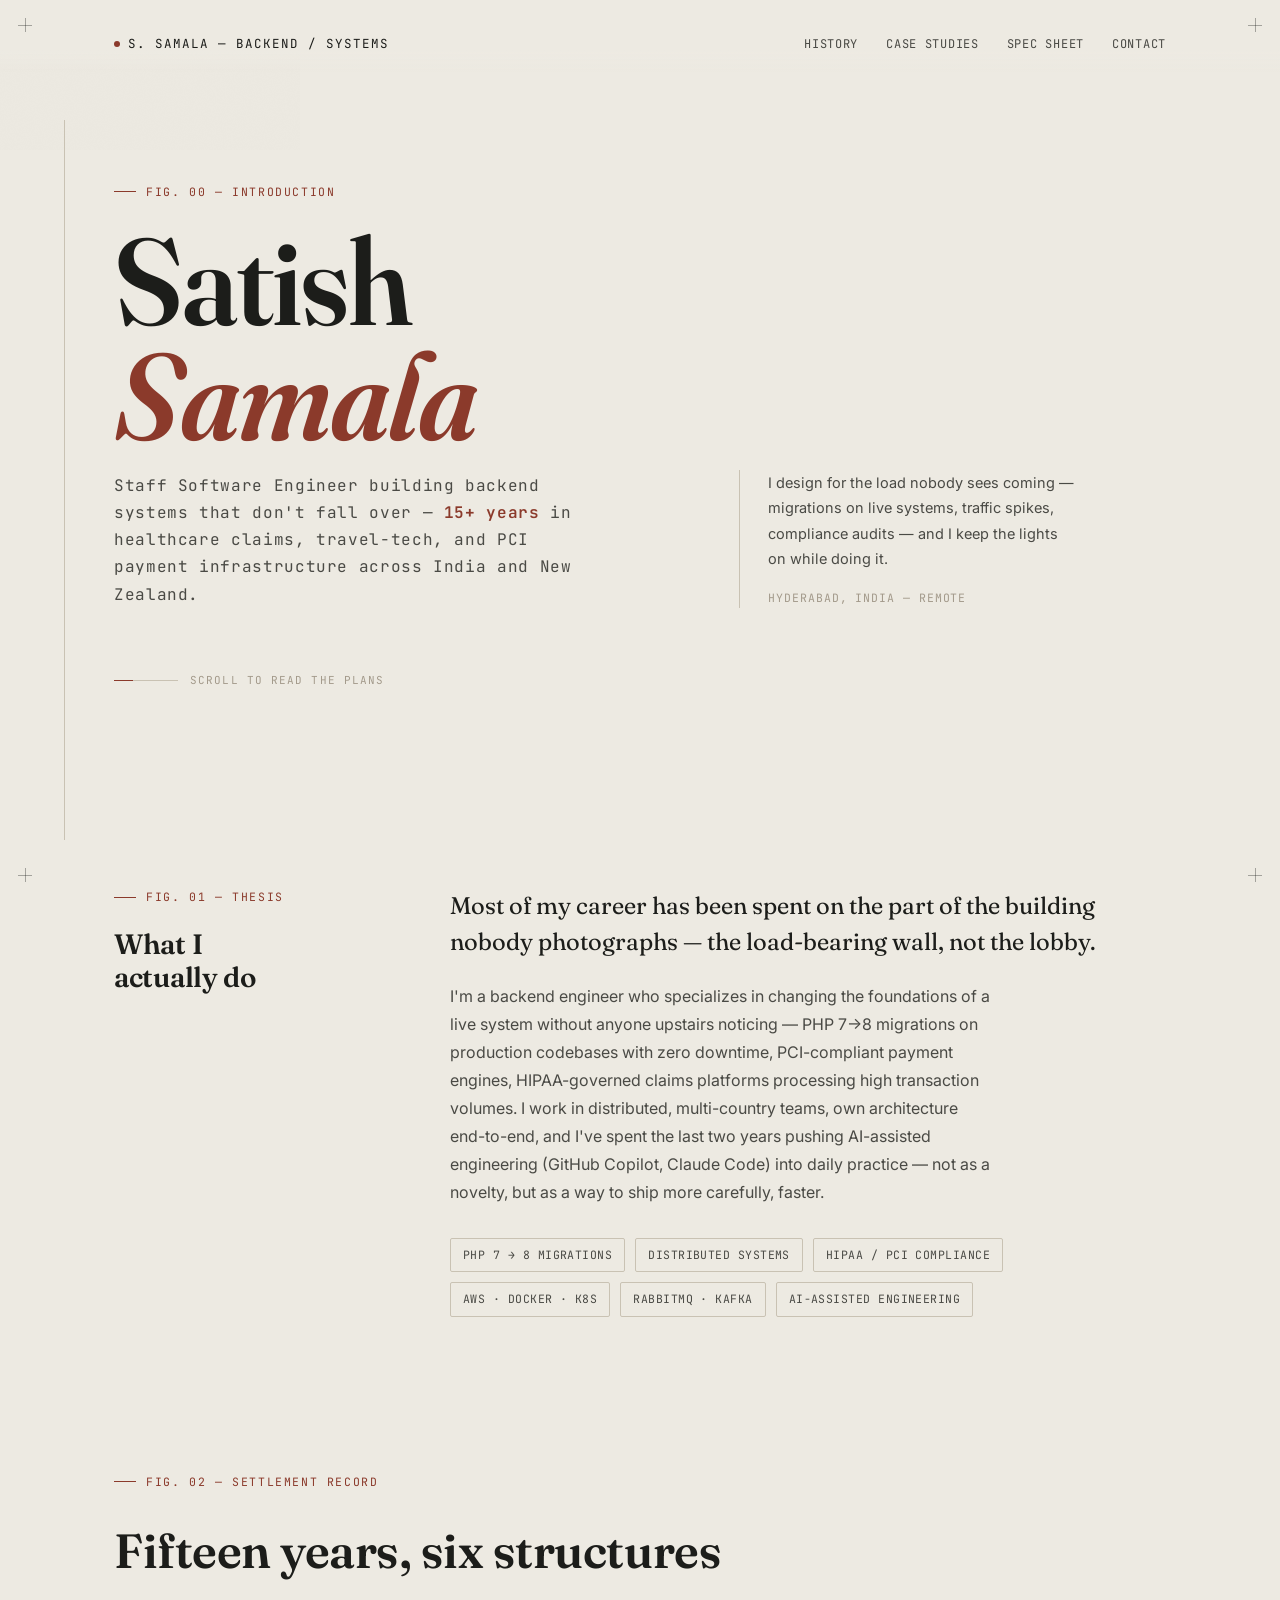
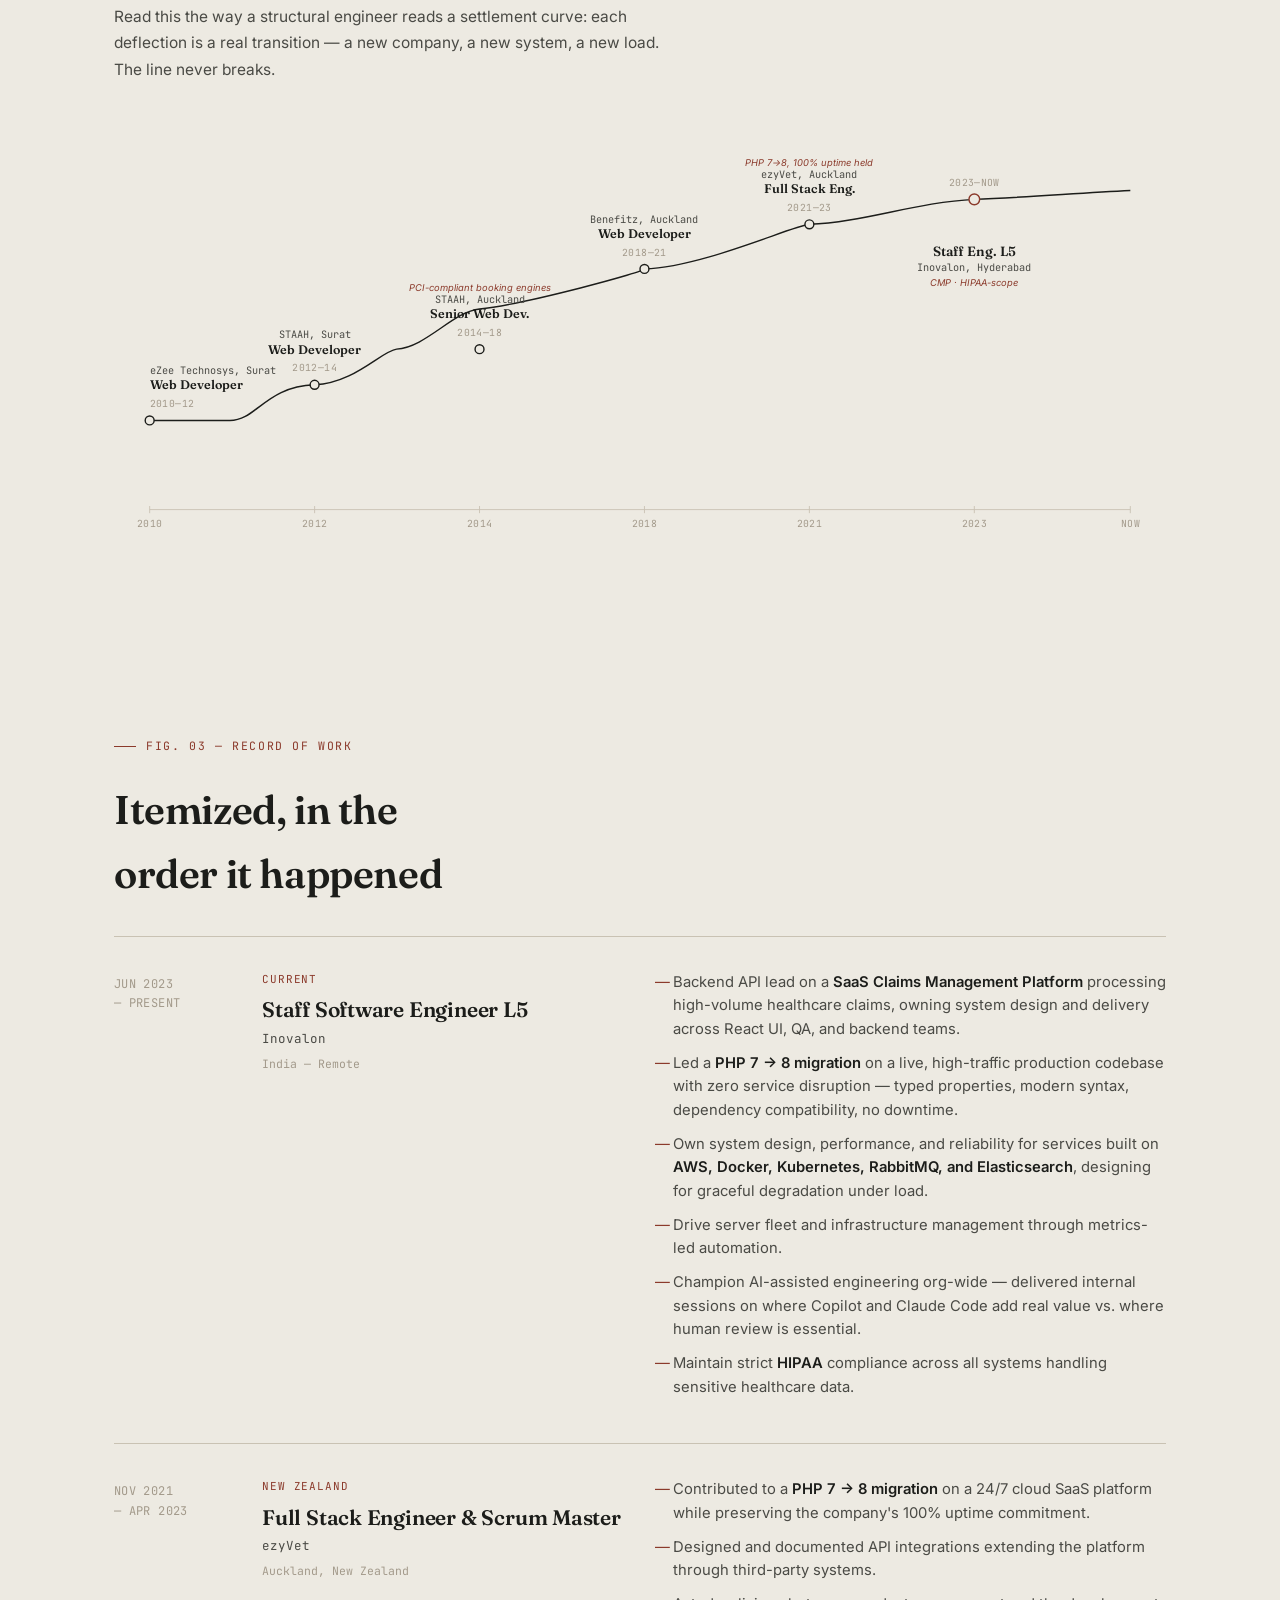
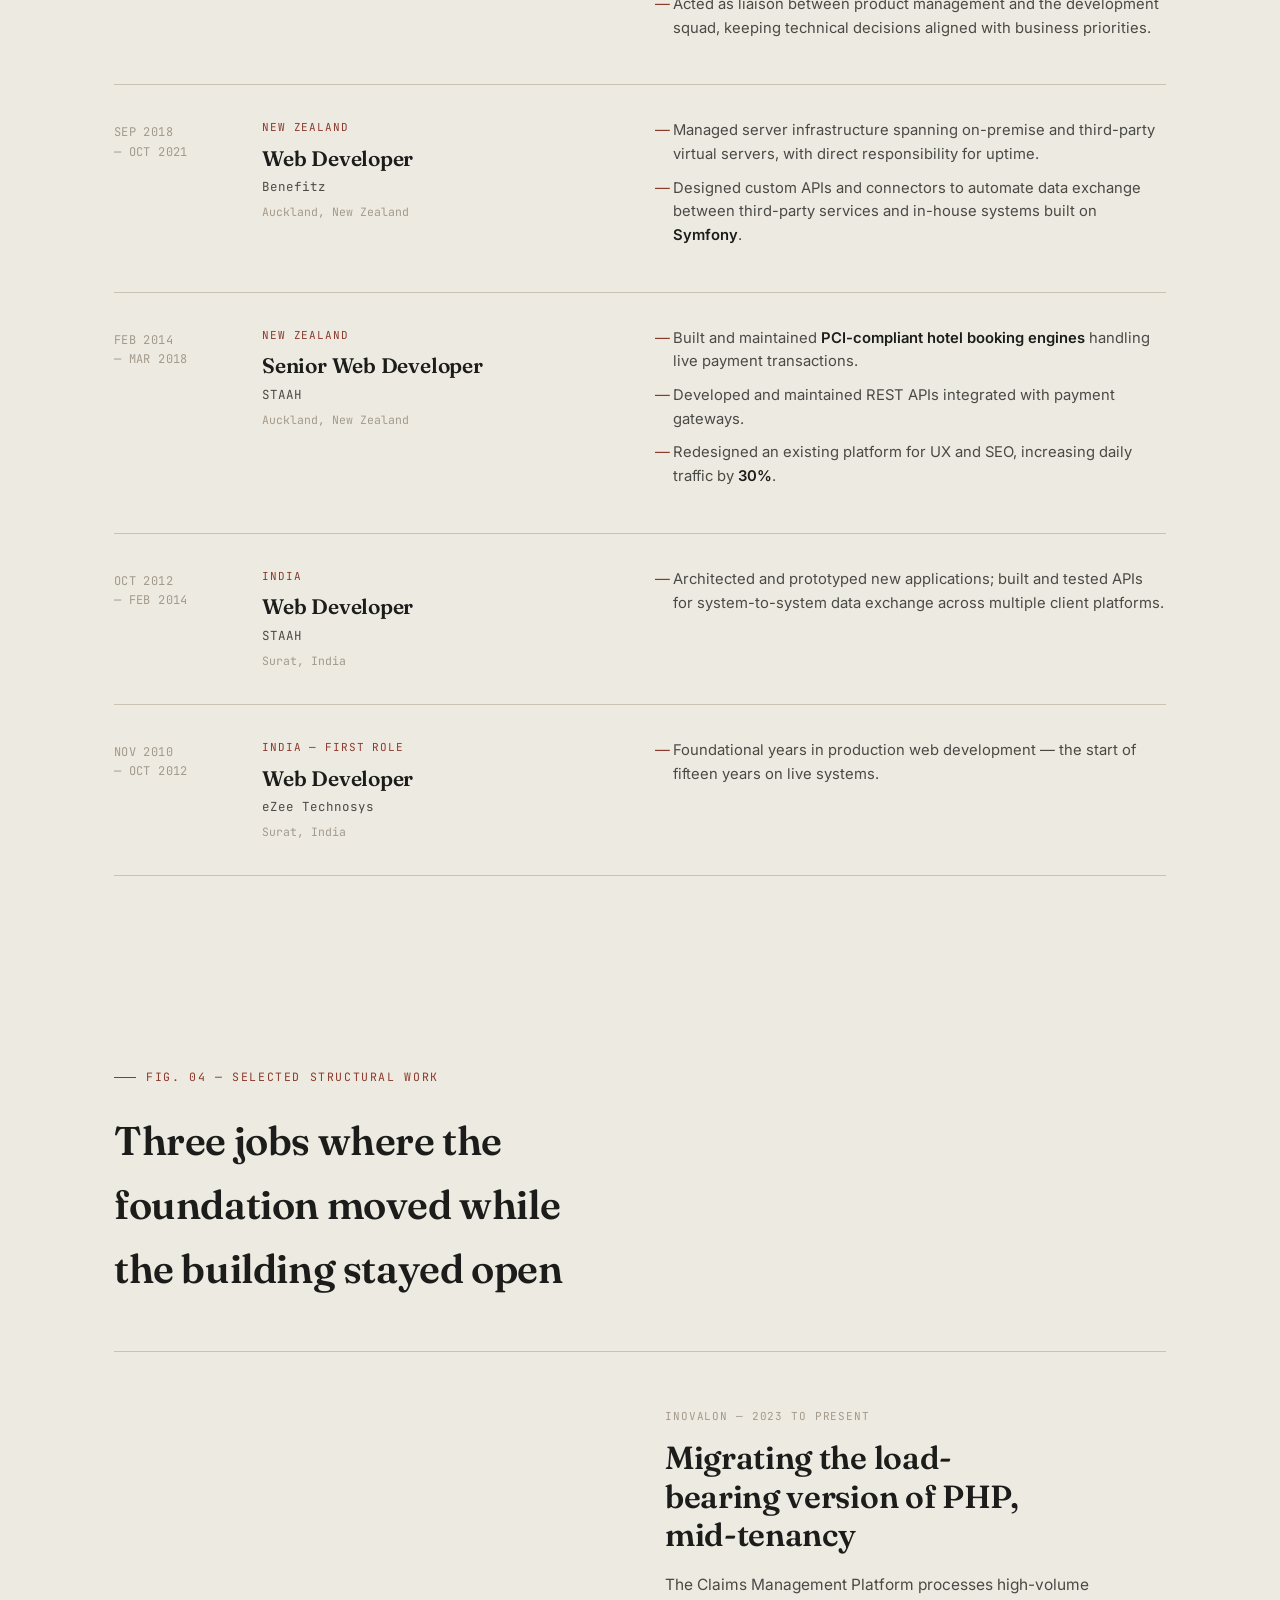
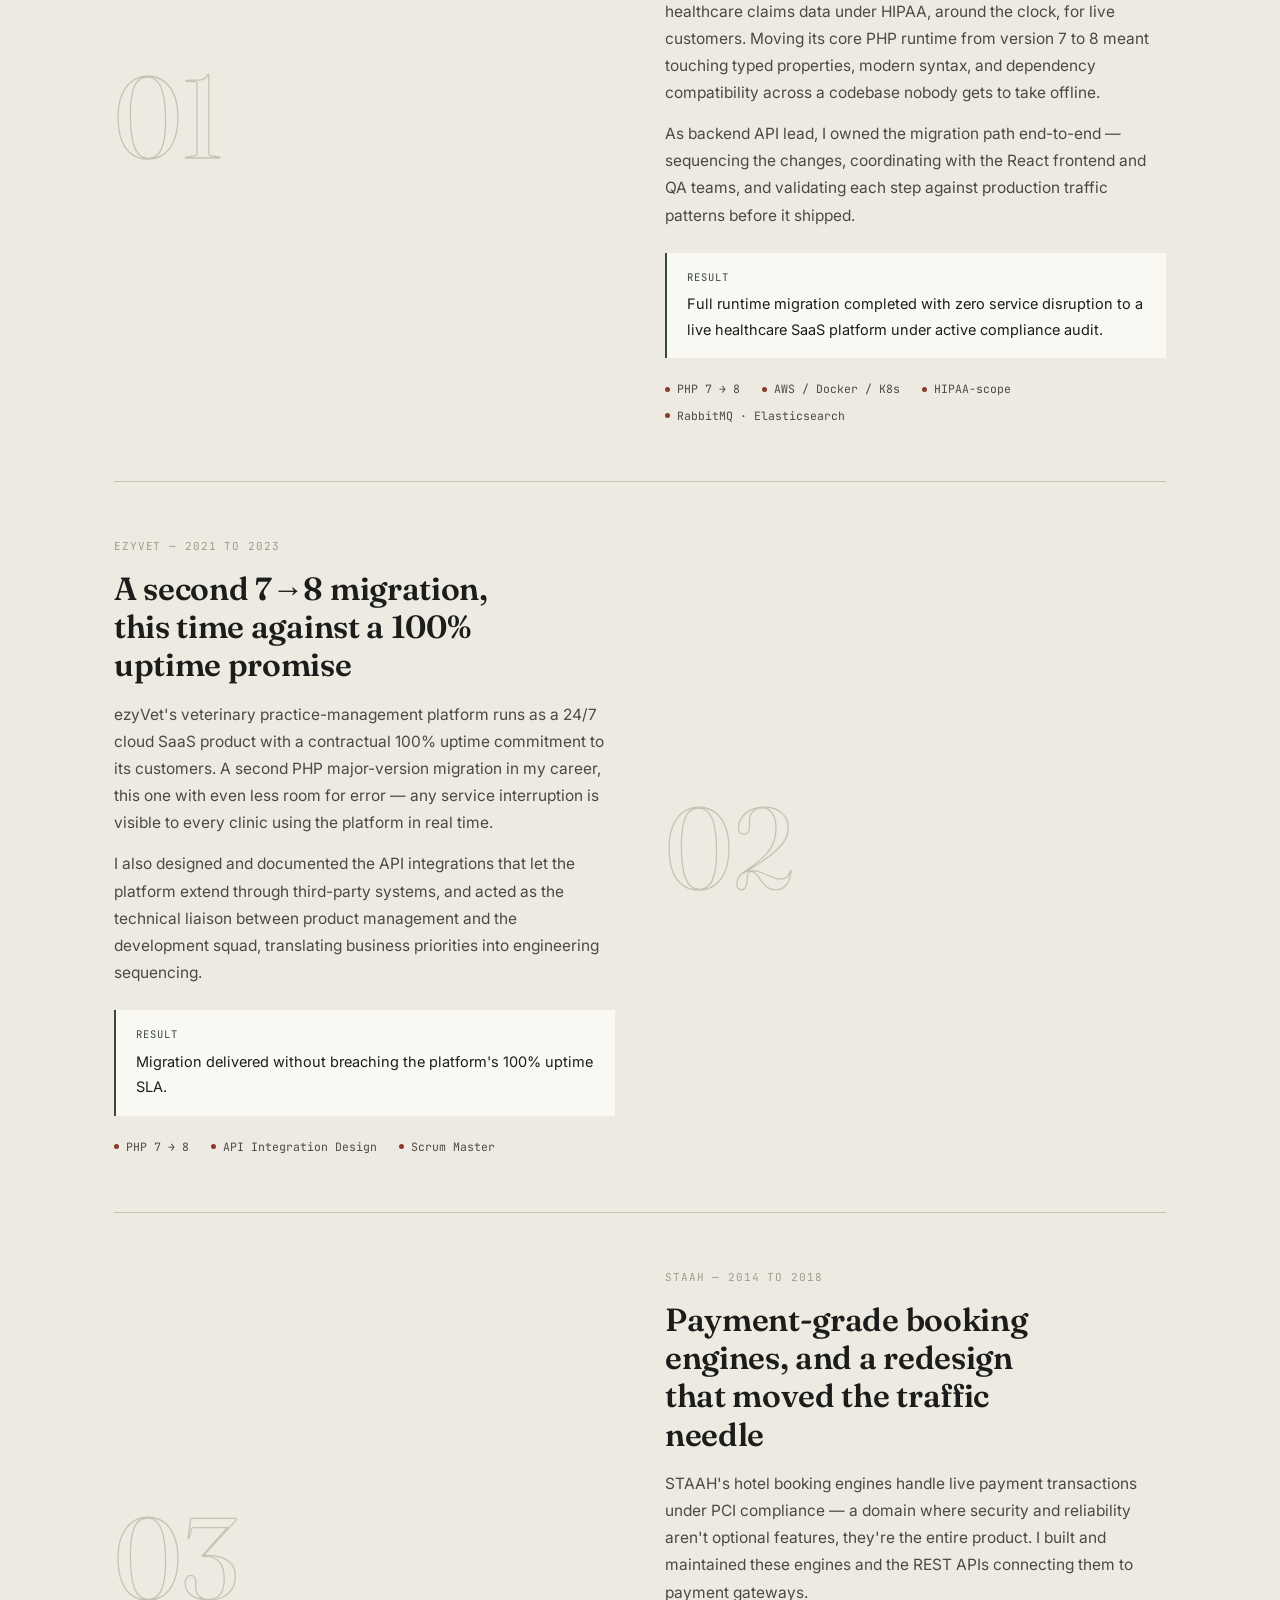
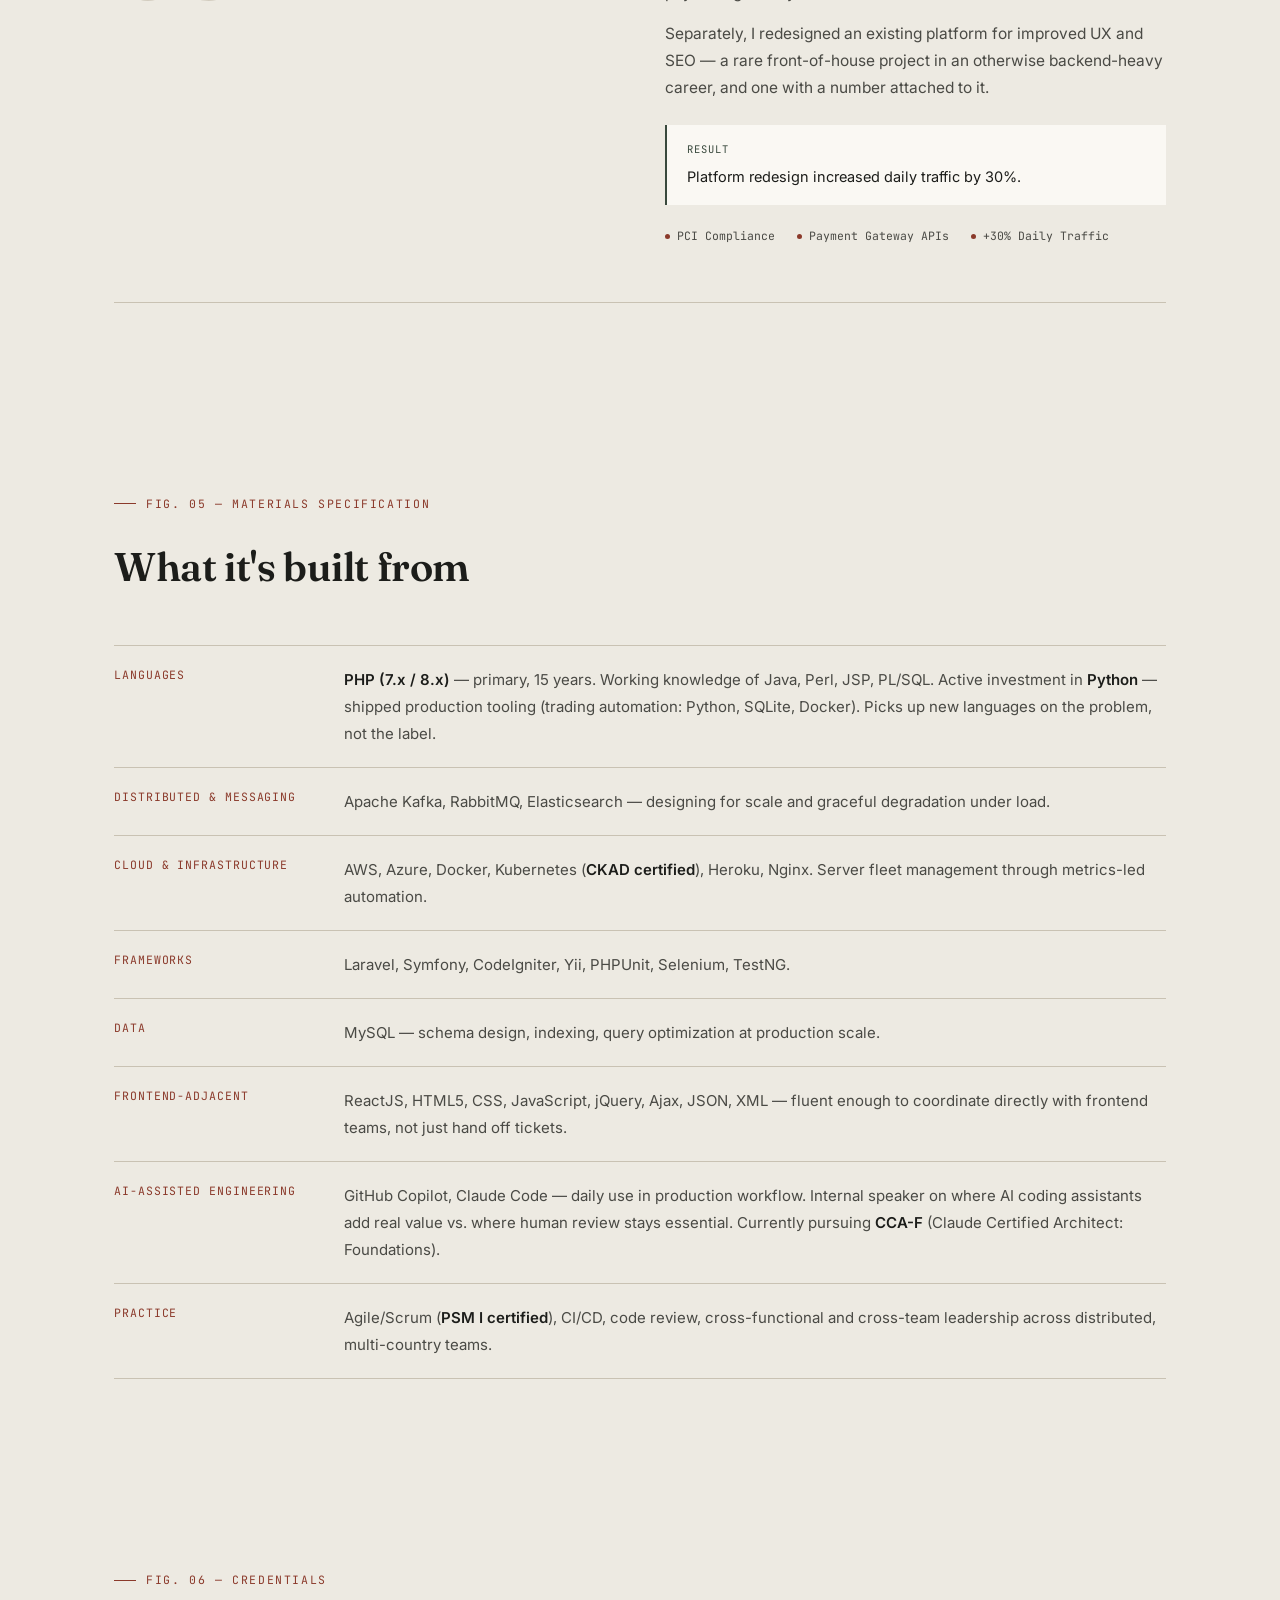
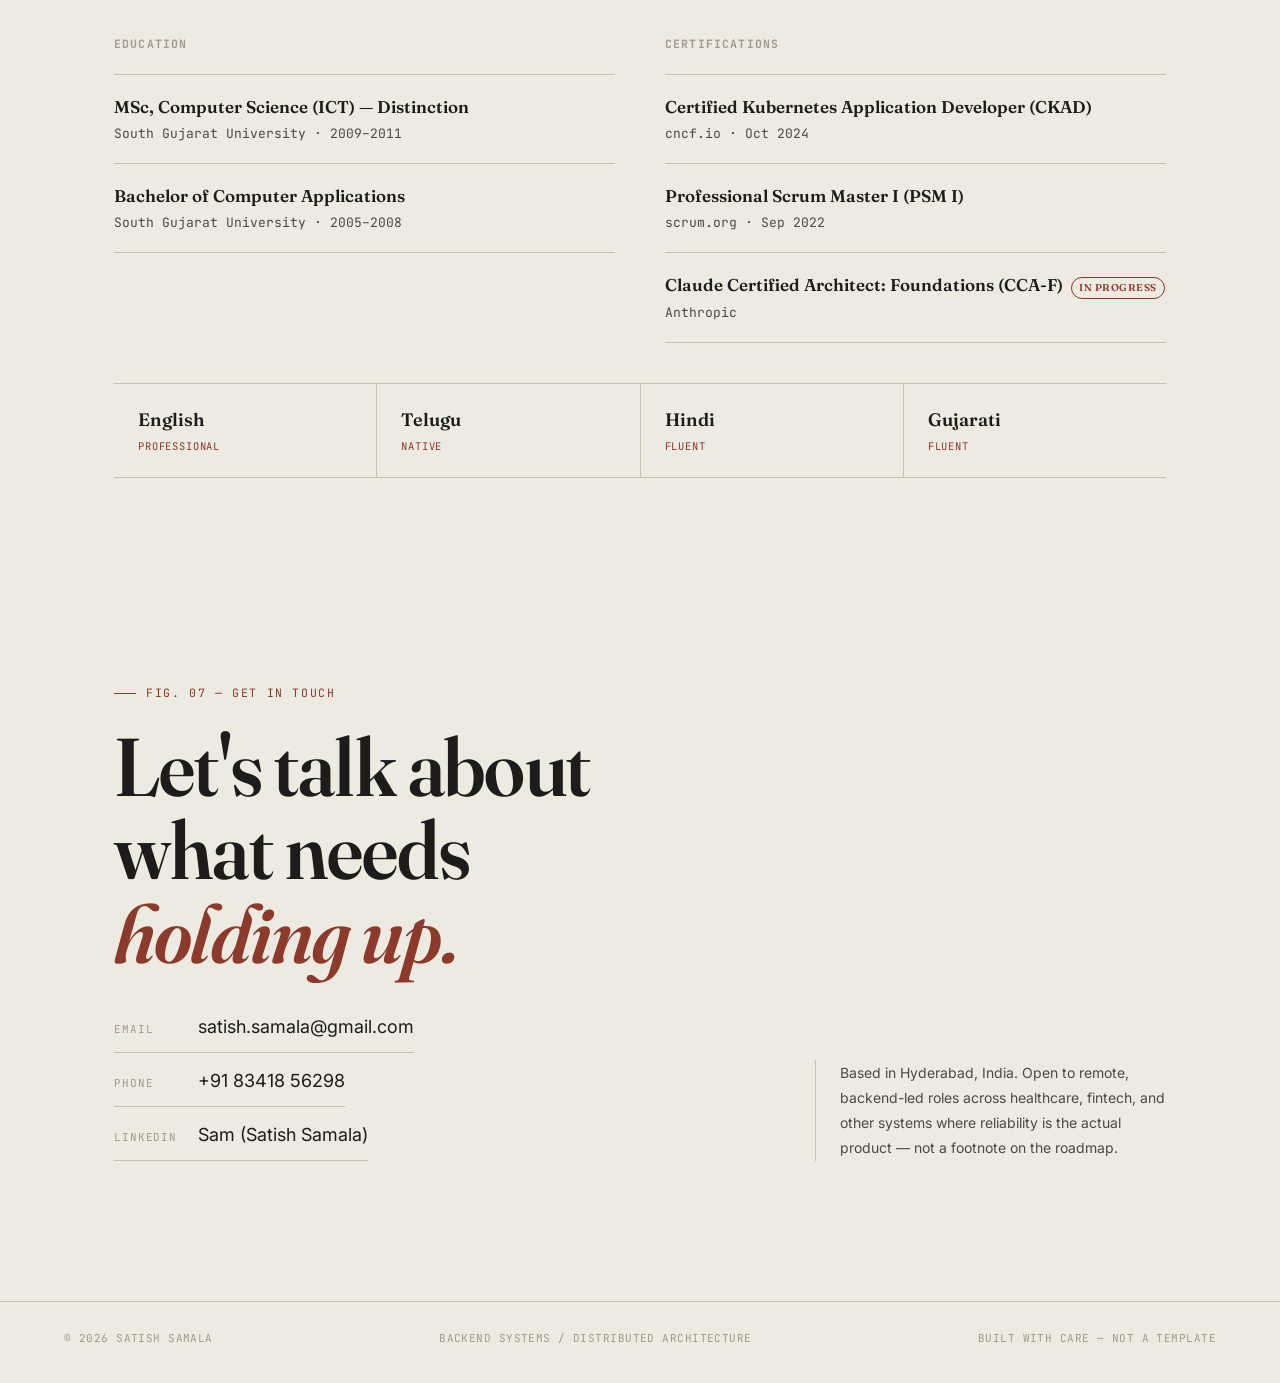
==== commit 6092591c: "Update site" ====
--- a/index.html
+++ b/index.html
@@ -154,7 +154,7 @@
     max-width:46ch;
     line-height:1.7;
   }
-  .hero-role .y14{ color:var(--rust); font-weight:600; }
+  .hero-role .y15{ color:var(--rust); font-weight:600; }
   .hero-aside{
     border-left:1px solid var(--rule);
     padding-left:28px;
@@ -434,7 +434,7 @@
       <div>
         <div class="eyebrow">FIG. 00 — INTRODUCTION</div>
         <h1 class="hero-name">Satish<br><em>Samala</em></h1>
-        <p class="hero-role">Staff Software Engineer building backend systems that don't fall over — <span class="y14">14+ years</span> in healthcare claims, travel-tech, and PCI payment infrastructure across India and New Zealand.</p>
+        <p class="hero-role">Staff Software Engineer building backend systems that don't fall over — <span class="y15">15+ years</span> in healthcare claims, travel-tech, and PCI payment infrastructure across India and New Zealand.</p>
       </div>
       <div class="hero-aside">
         <p>I design for the load nobody sees coming — migrations on live systems, traffic spikes, compliance audits — and I keep the lights on while doing it.</p>
@@ -468,7 +468,7 @@
   <section class="loadline-section container reveal" id="history">
     <div class="eyebrow">FIG. 02 — SETTLEMENT RECORD</div>
     <div class="loadline-head">
-      <h2>Fourteen years, six&nbsp;structures</h2>
+      <h2> Fifteen years, six&nbsp;structures</h2>
       <p class="loadline-sub">Read this the way a structural engineer reads a settlement curve: each deflection is a real transition — a new company, a new system, a new load. The line never breaks.</p>
     </div>
 
@@ -556,7 +556,7 @@
           <text class="ll-annot ll-year" x="965" y="37" text-anchor="middle">2023—NOW</text>
           <text class="ll-annot ll-role" x="965" y="115" font-size="15" text-anchor="middle" fill="var(--rust)">Staff Eng. L5</text>
           <text class="ll-annot ll-co" x="965" y="132" text-anchor="middle">Inovalon, Hyderabad</text>
-          <text class="ll-stress" x="965" y="149" text-anchor="middle">CMP API lead · HIPAA-scope</text>
+          <text class="ll-stress" x="965" y="149" text-anchor="middle">CMP · HIPAA-scope</text>
         </g>
       </svg>
 
@@ -699,7 +699,7 @@
         </div>
         <div class="role-detail">
           <ul>
-            <li>Foundational years in production web development — the start of fourteen years on live systems.</li>
+            <li>Foundational years in production web development — the start of fifteen years on live systems.</li>
           </ul>
         </div>
       </div>
@@ -776,7 +776,7 @@
       <table class="spec-table">
         <tr>
           <td class="k">Languages</td>
-          <td class="v"><b>PHP (7.x / 8.x)</b> — primary, 14 years. Working knowledge of Java, Perl, JSP, PL/SQL. Active investment in <b>Python</b> — shipped production tooling (trading automation: Python, SQLite, Docker). Picks up new languages on the problem, not the label.</td>
+          <td class="v"><b>PHP (7.x / 8.x)</b> — primary, 15 years. Working knowledge of Java, Perl, JSP, PL/SQL. Active investment in <b>Python</b> — shipped production tooling (trading automation: Python, SQLite, Docker). Picks up new languages on the problem, not the label.</td>
         </tr>
         <tr>
           <td class="k">Distributed &amp; Messaging</td>
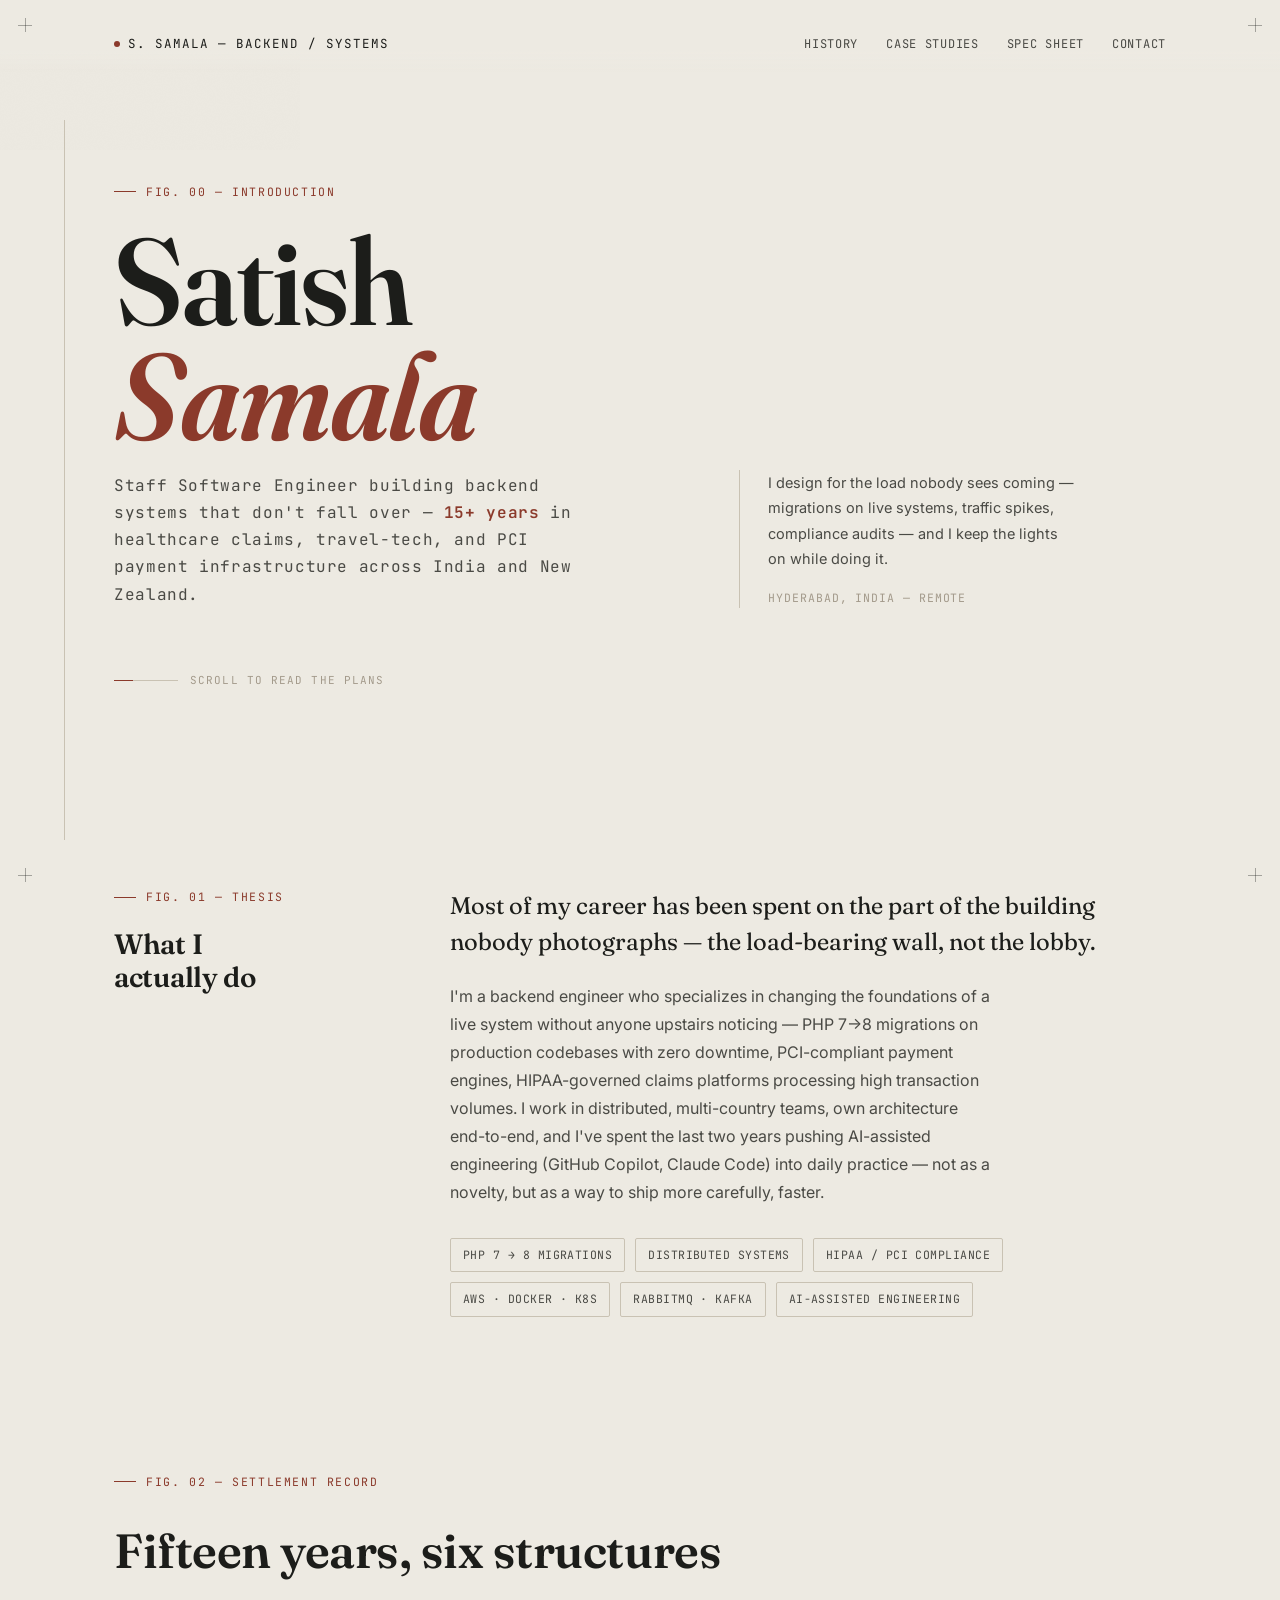
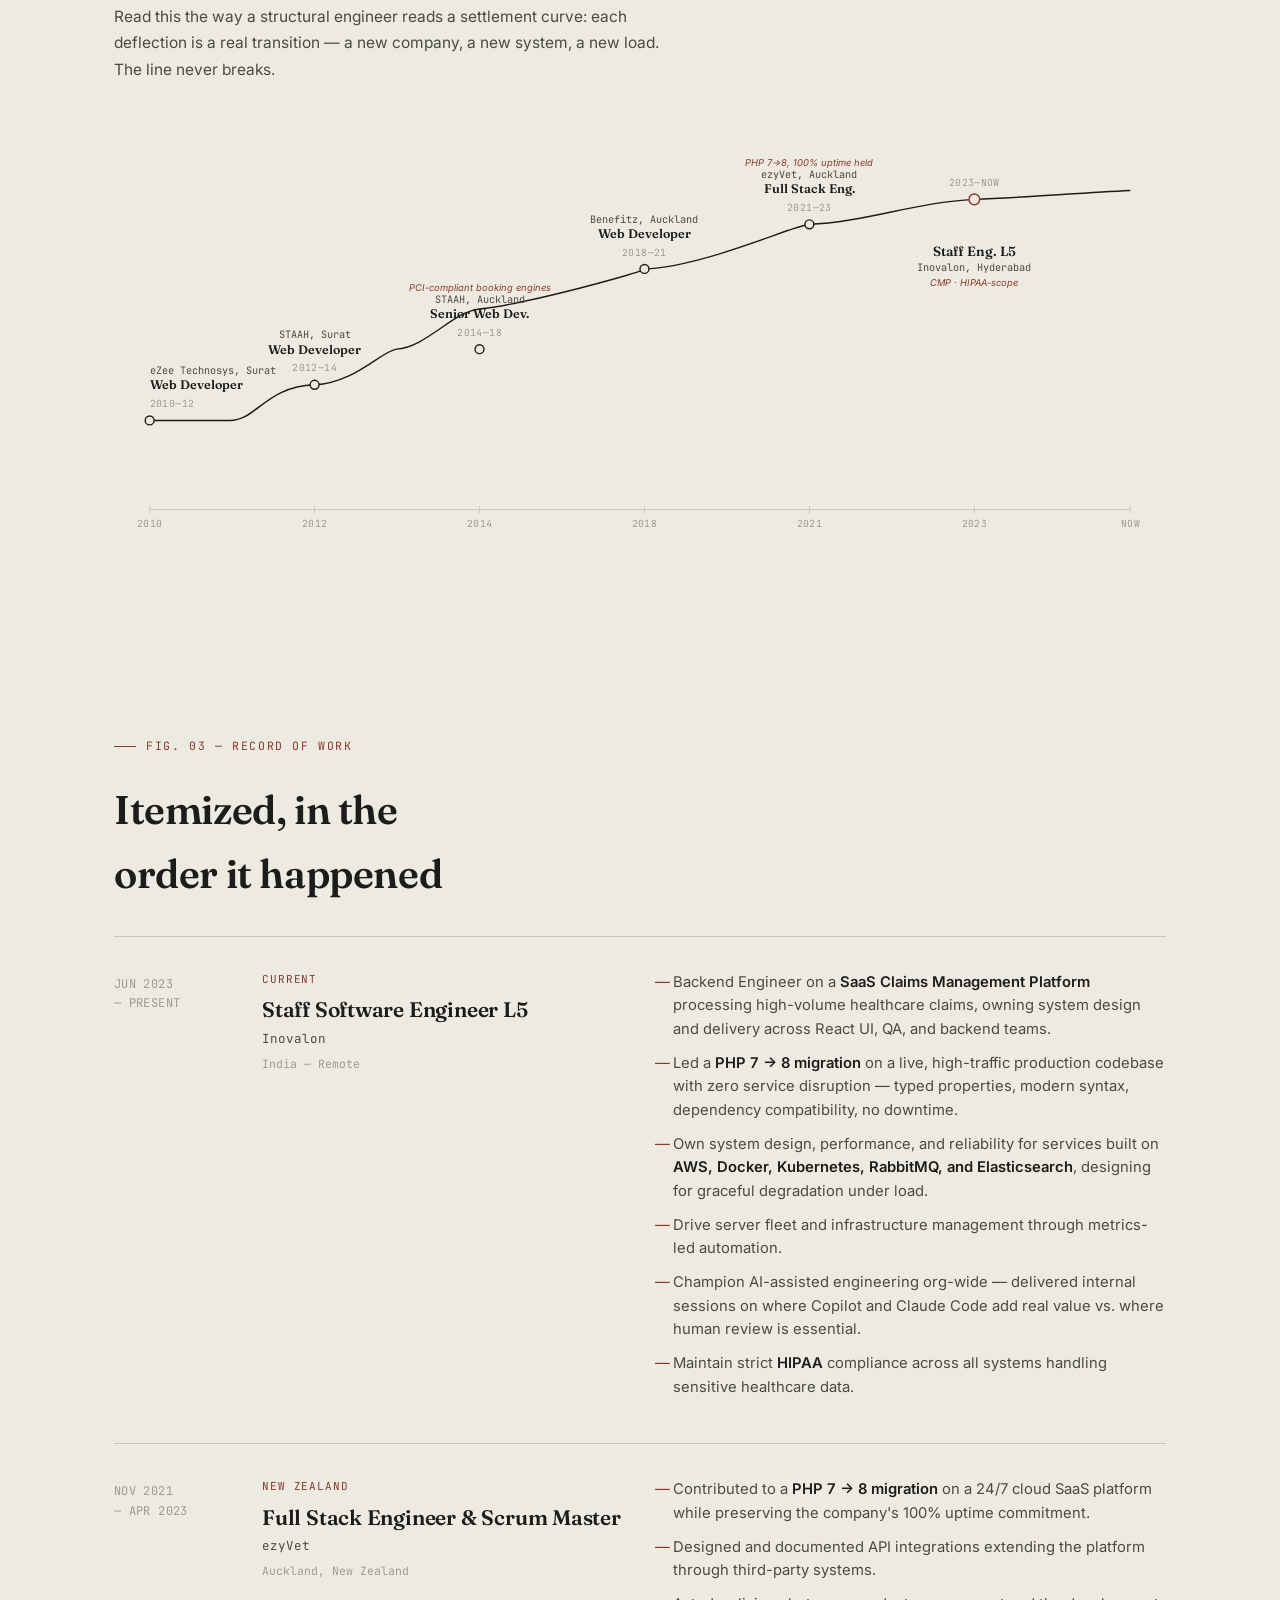
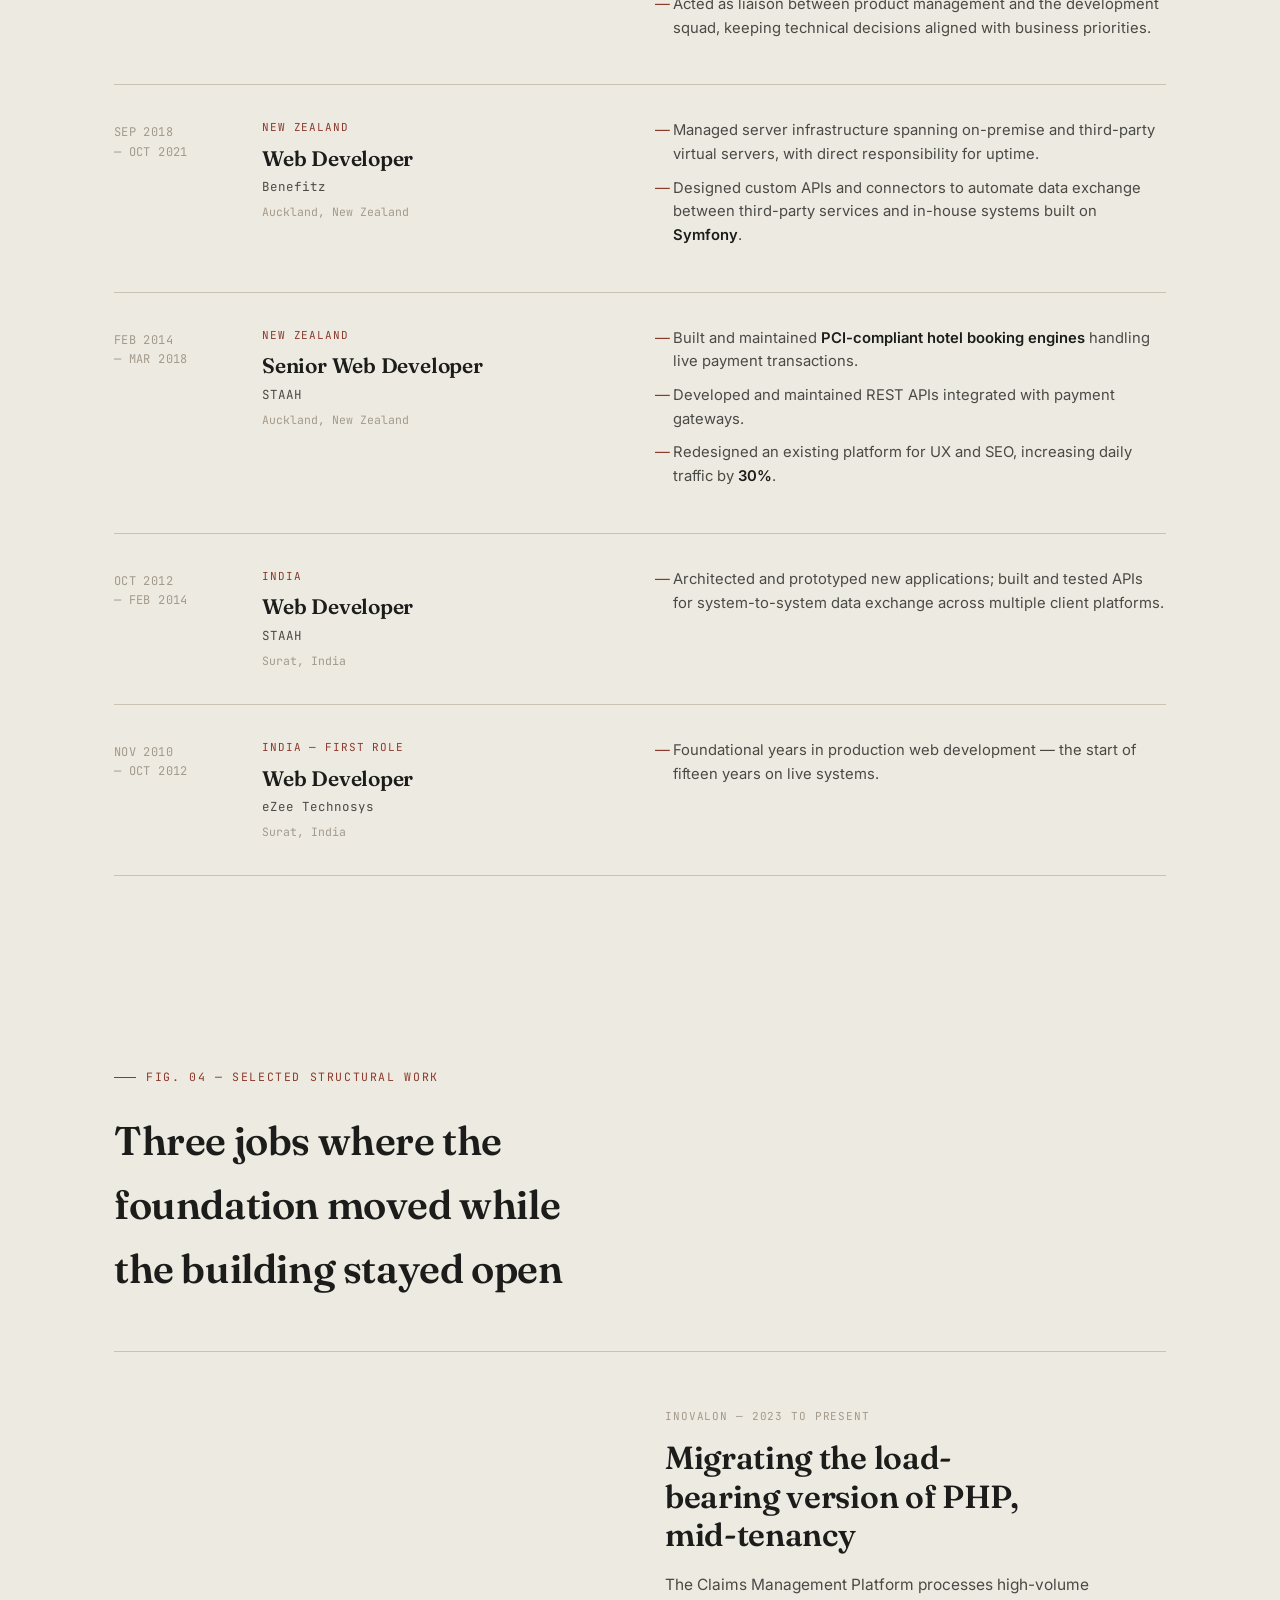
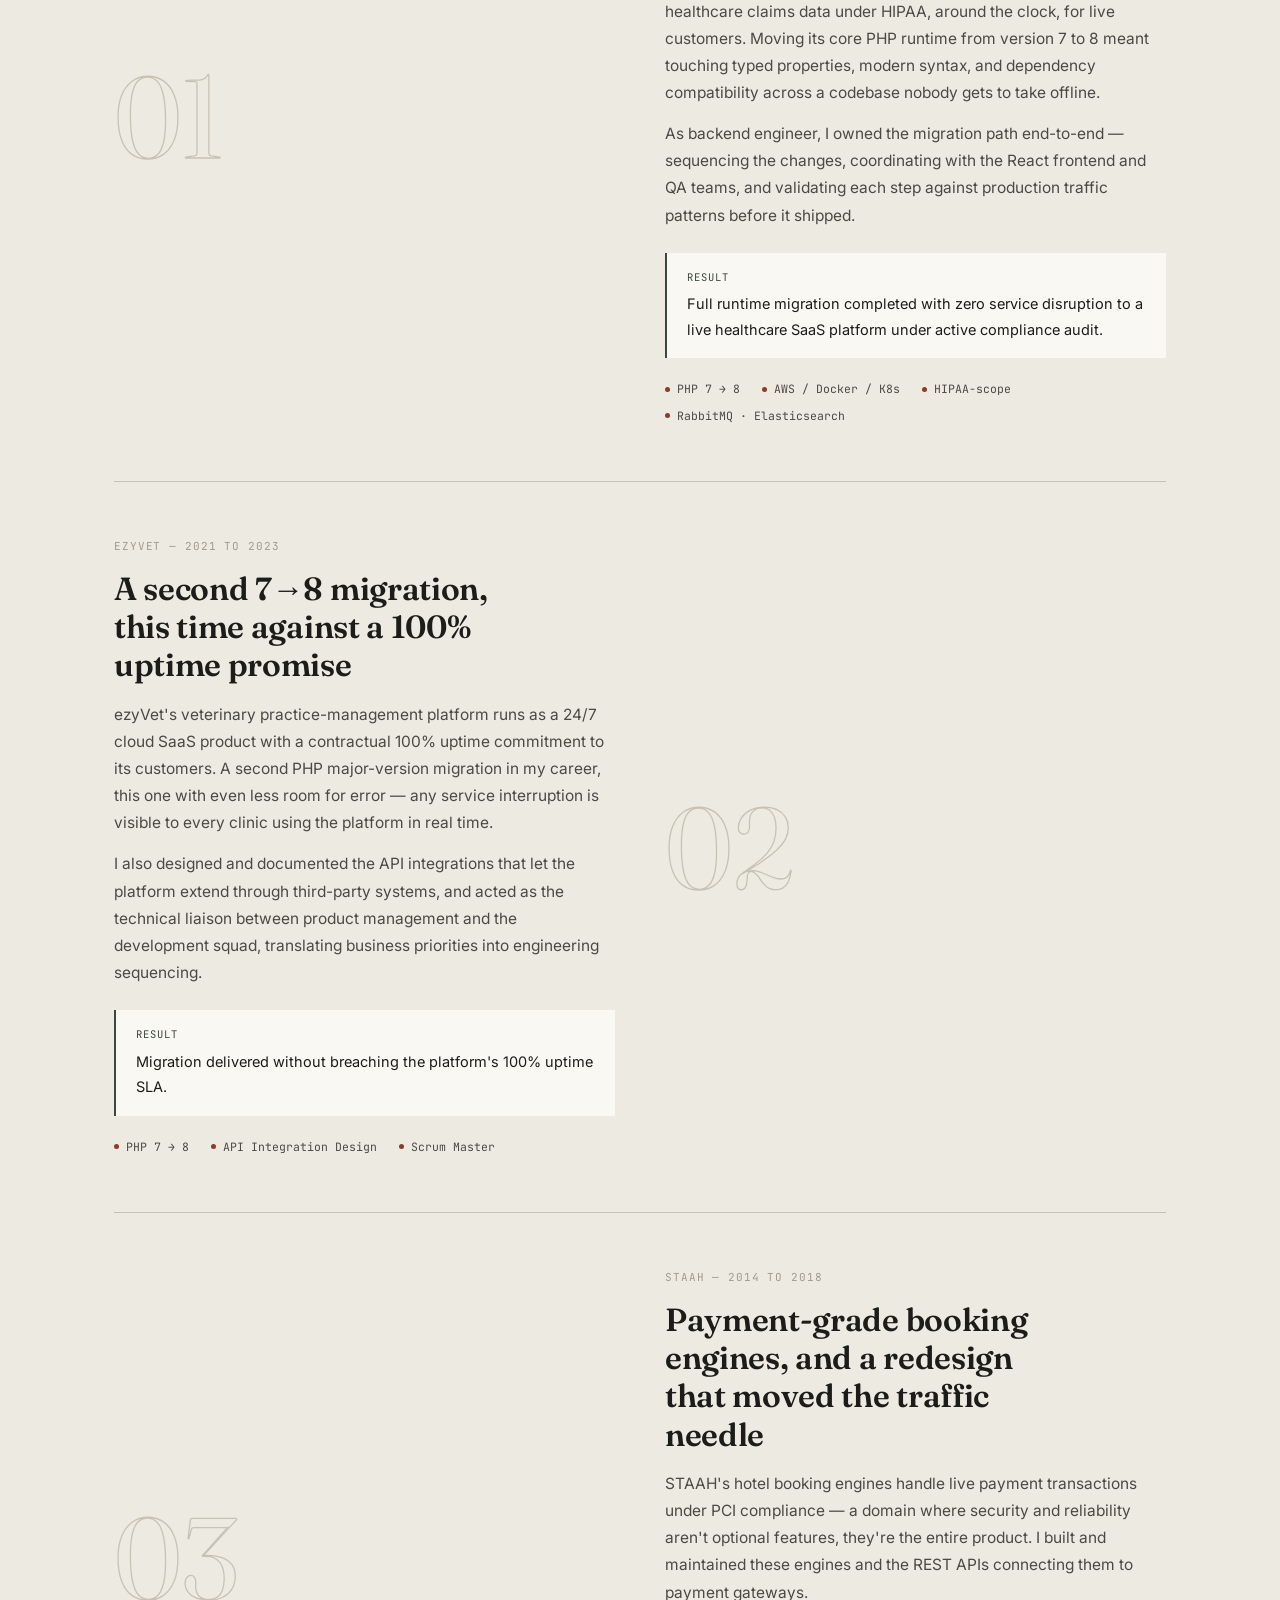
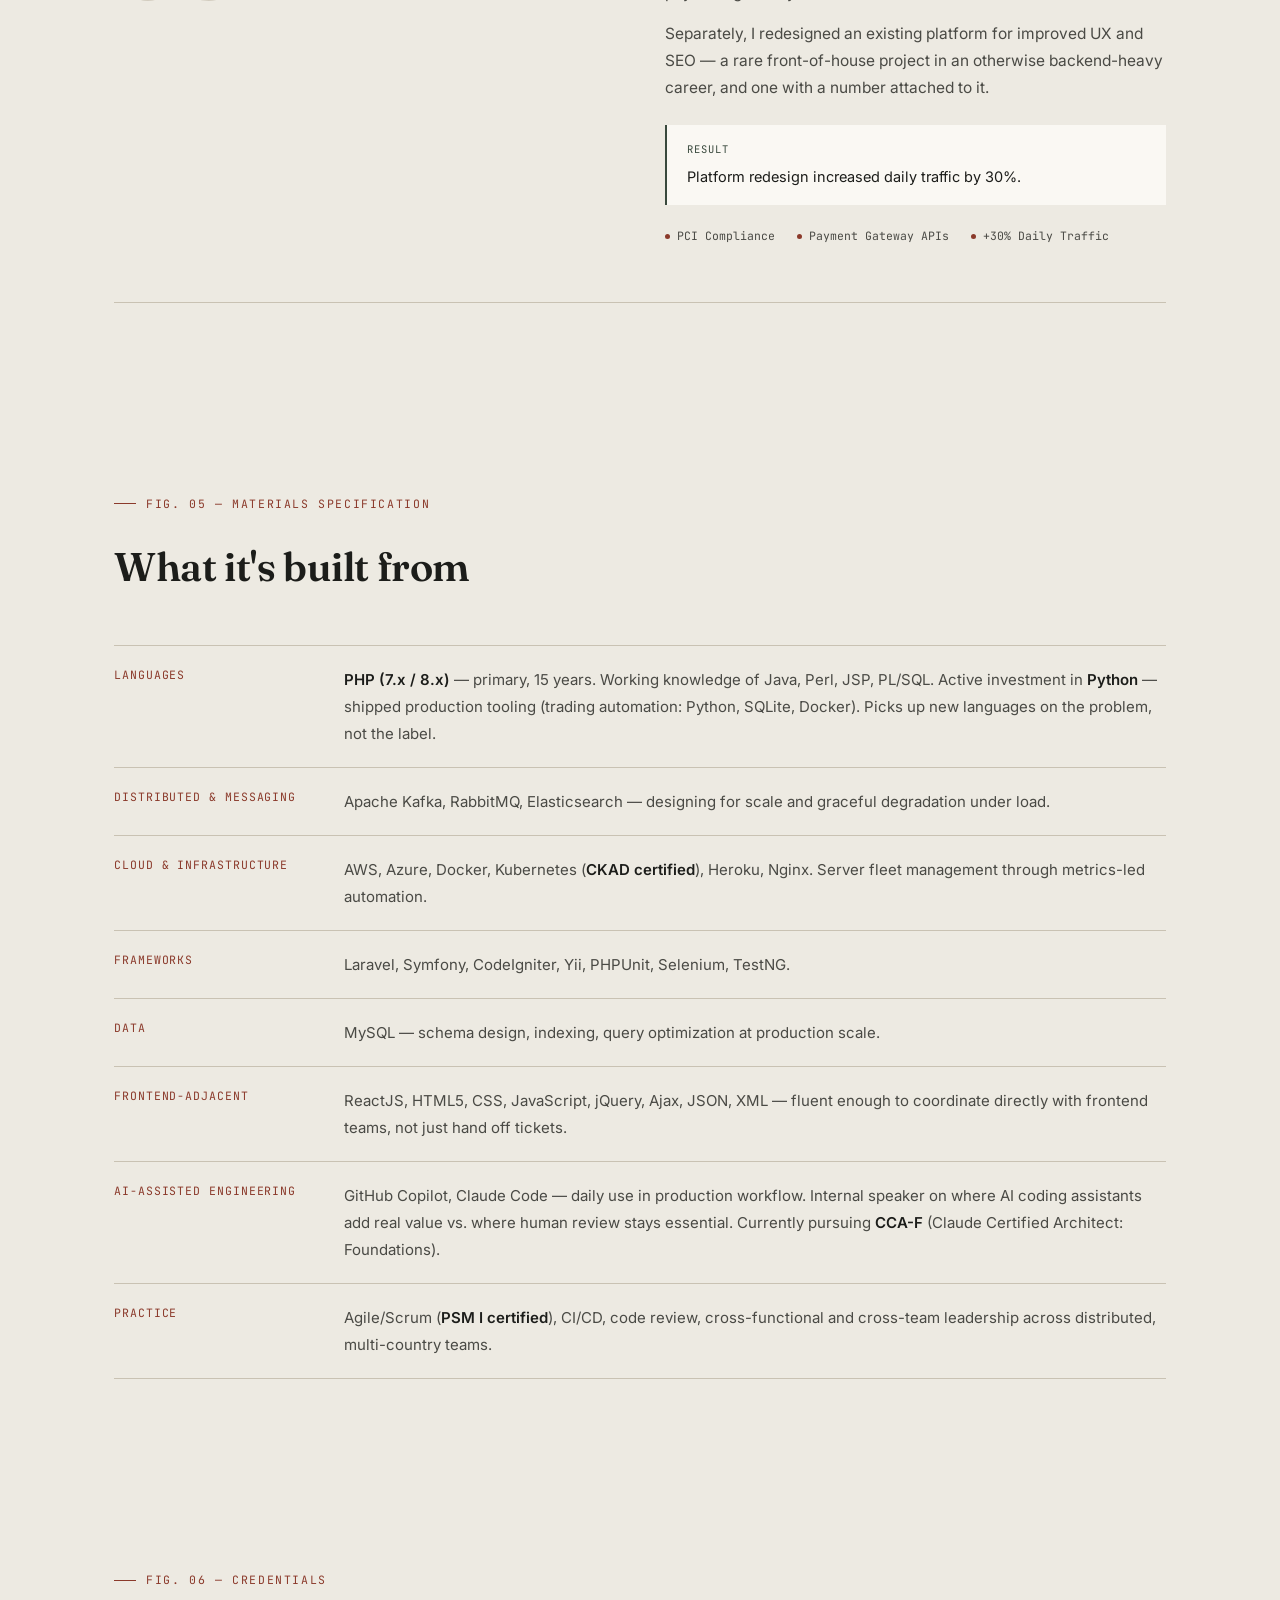
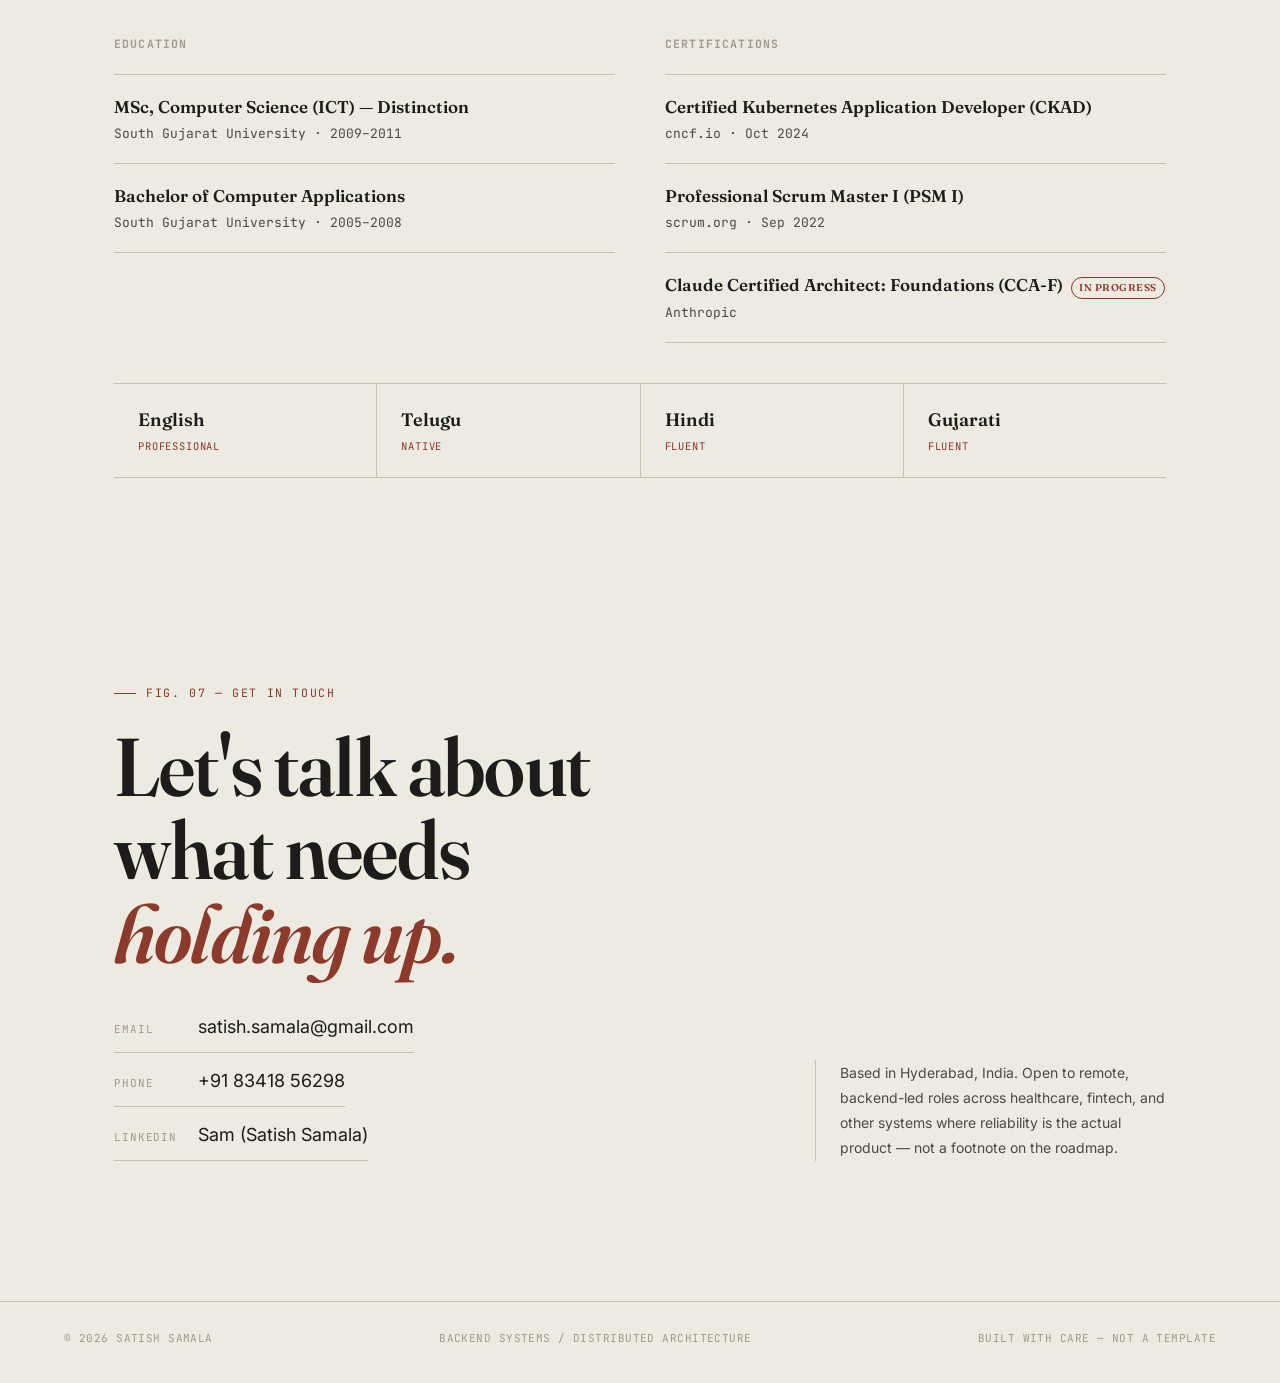
==== commit 647ed553: "Update site" ====
--- a/index.html
+++ b/index.html
@@ -592,7 +592,7 @@
           <span class="lm-year">2023—NOW</span>
           <div class="lm-role is-current">Staff Engineer L5</div>
           <div class="lm-co">Inovalon, Hyderabad</div>
-          <div class="lm-stress">CMP API lead · HIPAA-scope</div>
+          <div class="lm-stress">CMP · HIPAA-scope</div>
         </div>
       </div>
     </div>
@@ -614,7 +614,7 @@
         </div>
         <div class="role-detail">
           <ul>
-            <li>Backend API lead on a <strong>SaaS Claims Management Platform</strong> processing high-volume healthcare claims, owning system design and delivery across React UI, QA, and backend teams.</li>
+            <li>Backend Engineer on a <strong>SaaS Claims Management Platform</strong> processing high-volume healthcare claims, owning system design and delivery across React UI, QA, and backend teams.</li>
             <li>Led a <strong>PHP 7 → 8 migration</strong> on a live, high-traffic production codebase with zero service disruption — typed properties, modern syntax, dependency compatibility, no downtime.</li>
             <li>Own system design, performance, and reliability for services built on <strong>AWS, Docker, Kubernetes, RabbitMQ, and Elasticsearch</strong>, designing for graceful degradation under load.</li>
             <li>Drive server fleet and infrastructure management through metrics-led automation.</li>
@@ -719,7 +719,7 @@
           <div class="fig-label">INOVALON — 2023 TO PRESENT</div>
           <h3>Migrating the load-bearing version of PHP, mid-tenancy</h3>
           <p>The Claims Management Platform processes high-volume healthcare claims data under HIPAA, around the clock, for live customers. Moving its core PHP runtime from version 7 to 8 meant touching typed properties, modern syntax, and dependency compatibility across a codebase nobody gets to take offline.</p>
-          <p>As backend API lead, I owned the migration path end-to-end — sequencing the changes, coordinating with the React frontend and QA teams, and validating each step against production traffic patterns before it shipped.</p>
+          <p>As backend engineer, I owned the migration path end-to-end — sequencing the changes, coordinating with the React frontend and QA teams, and validating each step against production traffic patterns before it shipped.</p>
           <div class="case-result">
             <span class="r-label">Result</span>
             <p>Full runtime migration completed with zero service disruption to a live healthcare SaaS platform under active compliance audit.</p>
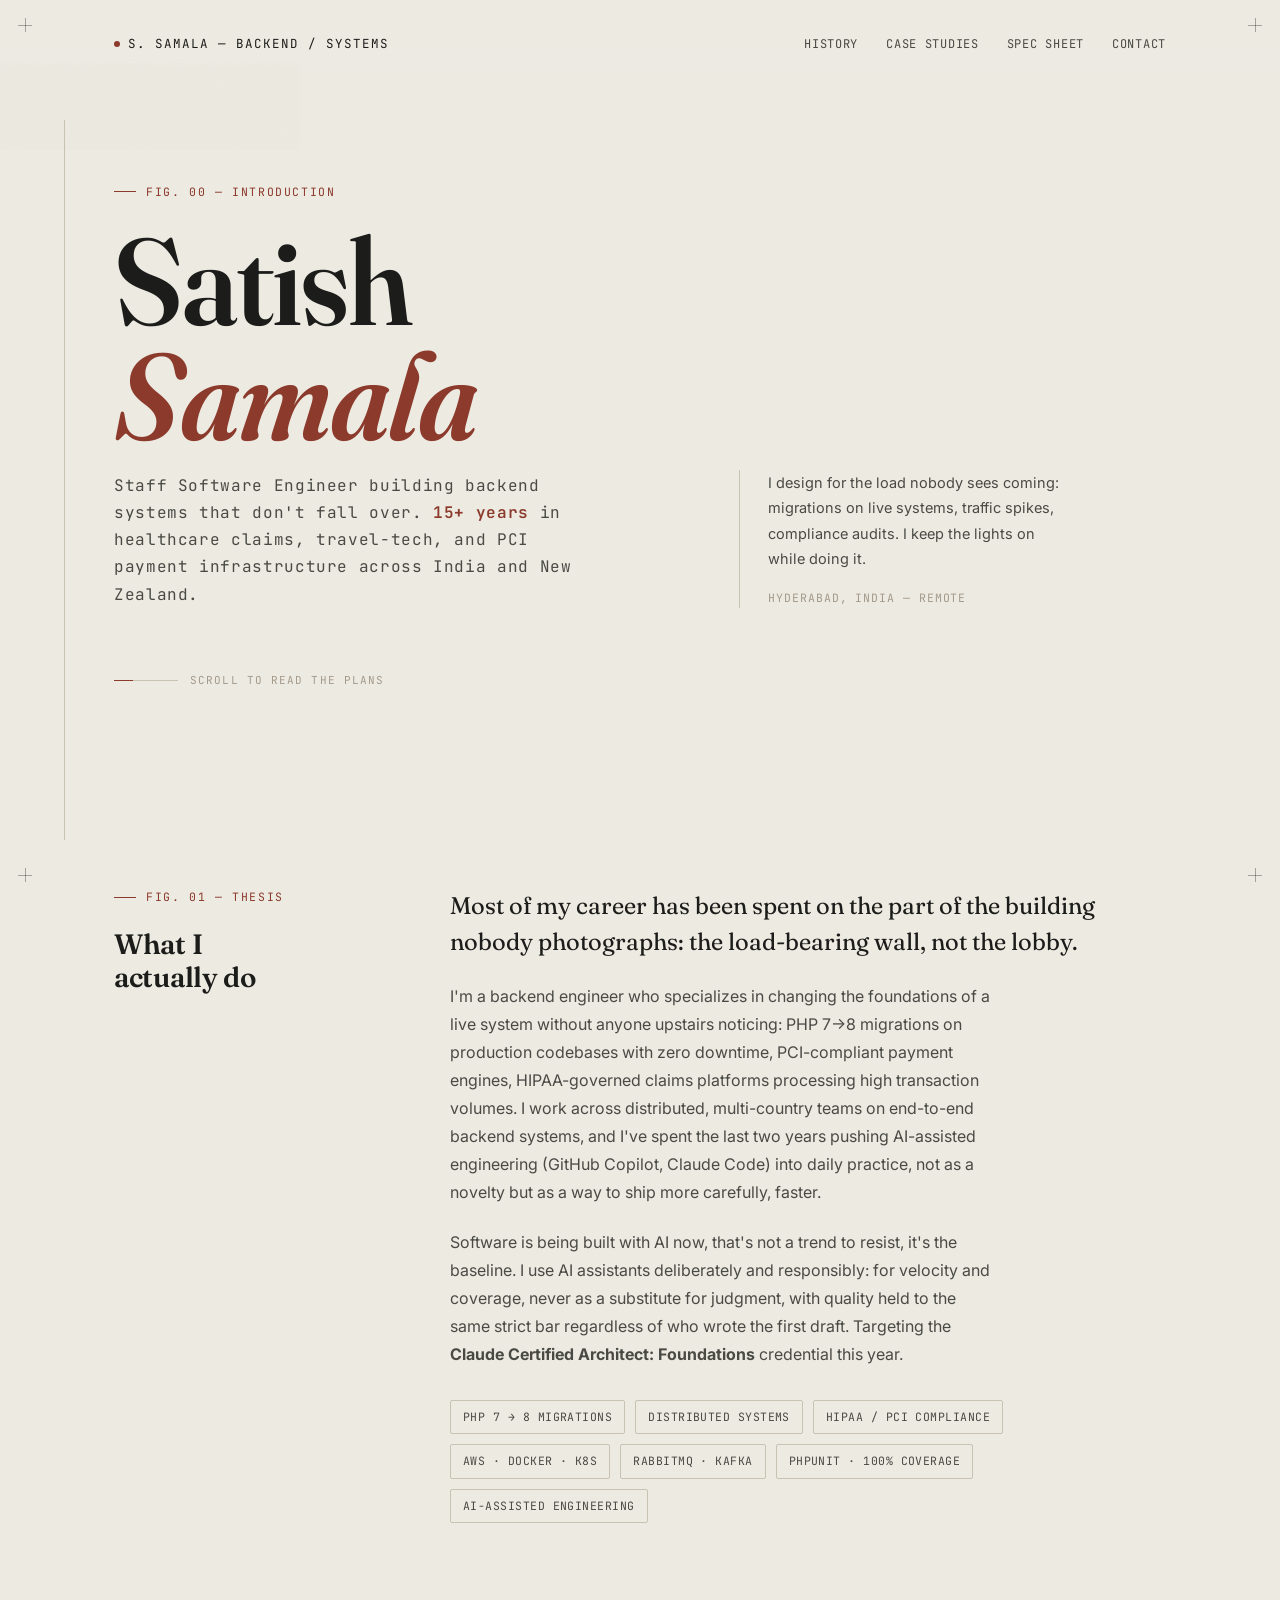
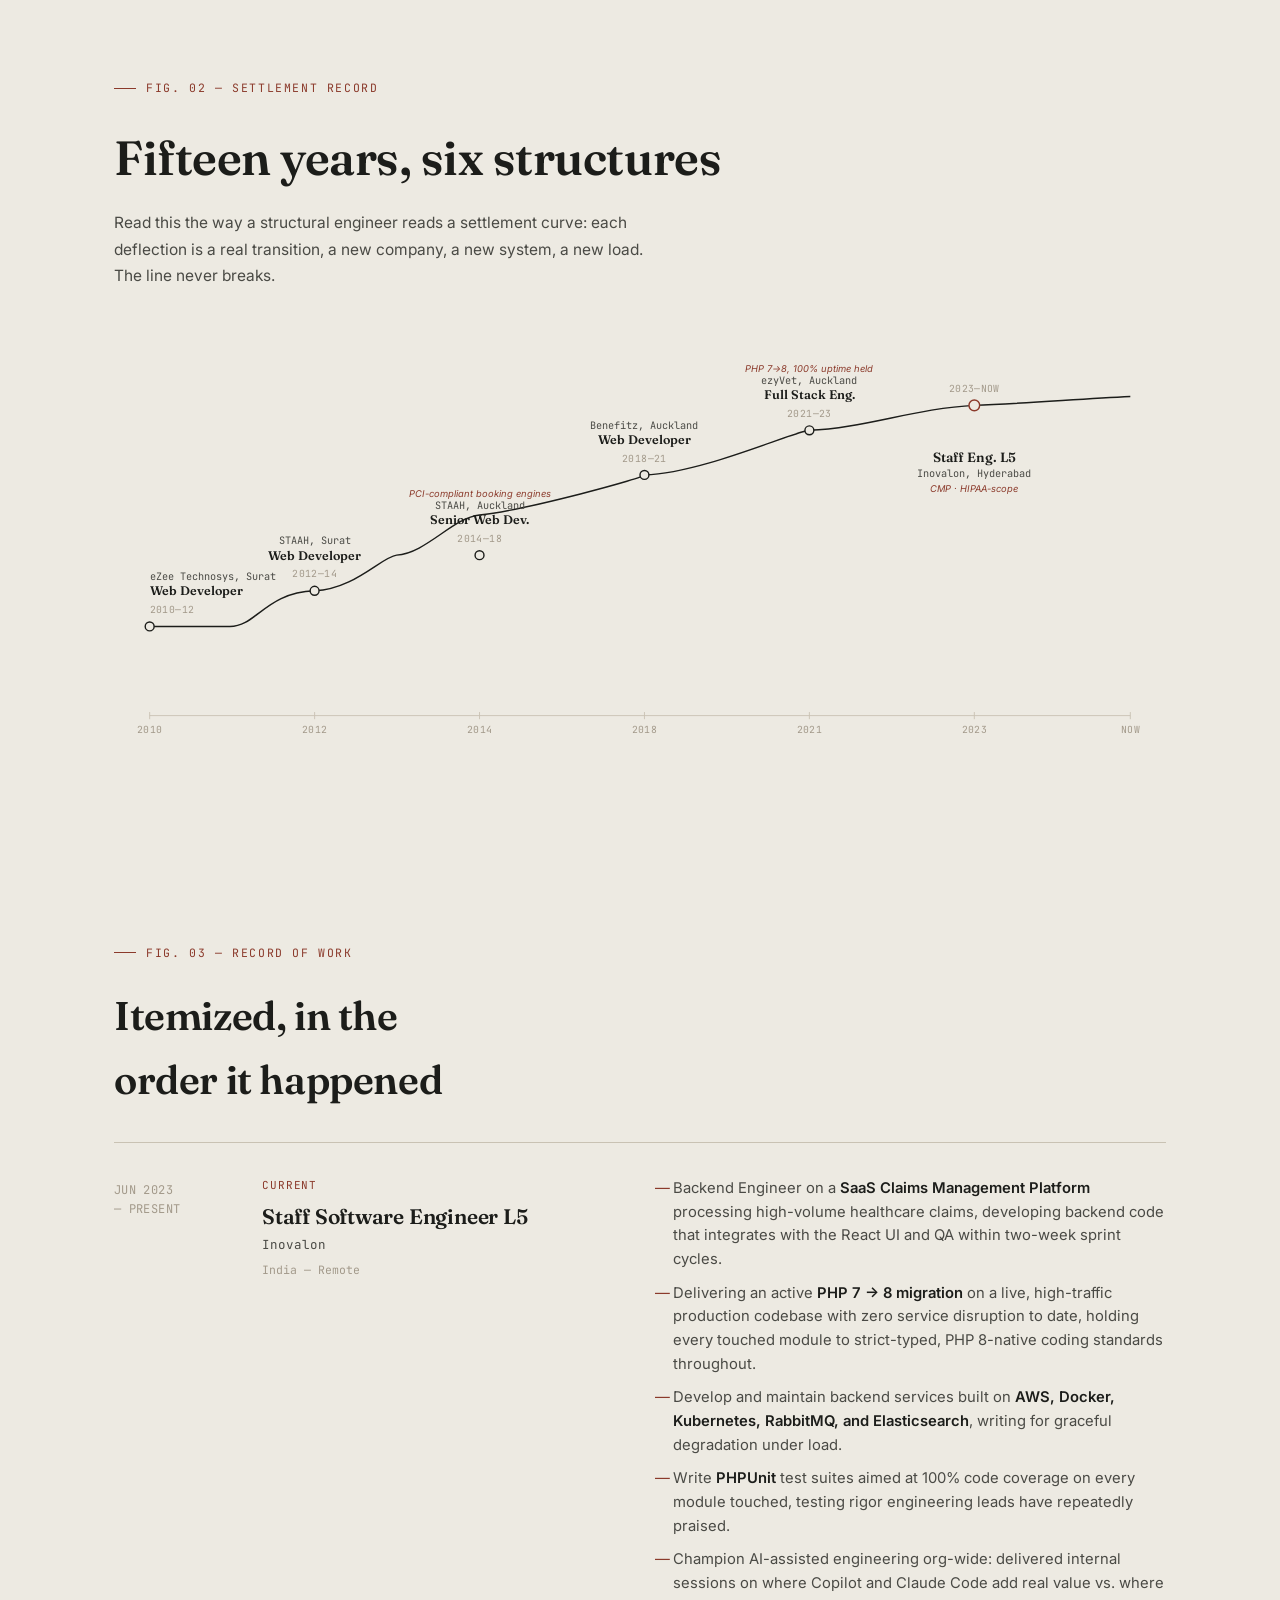
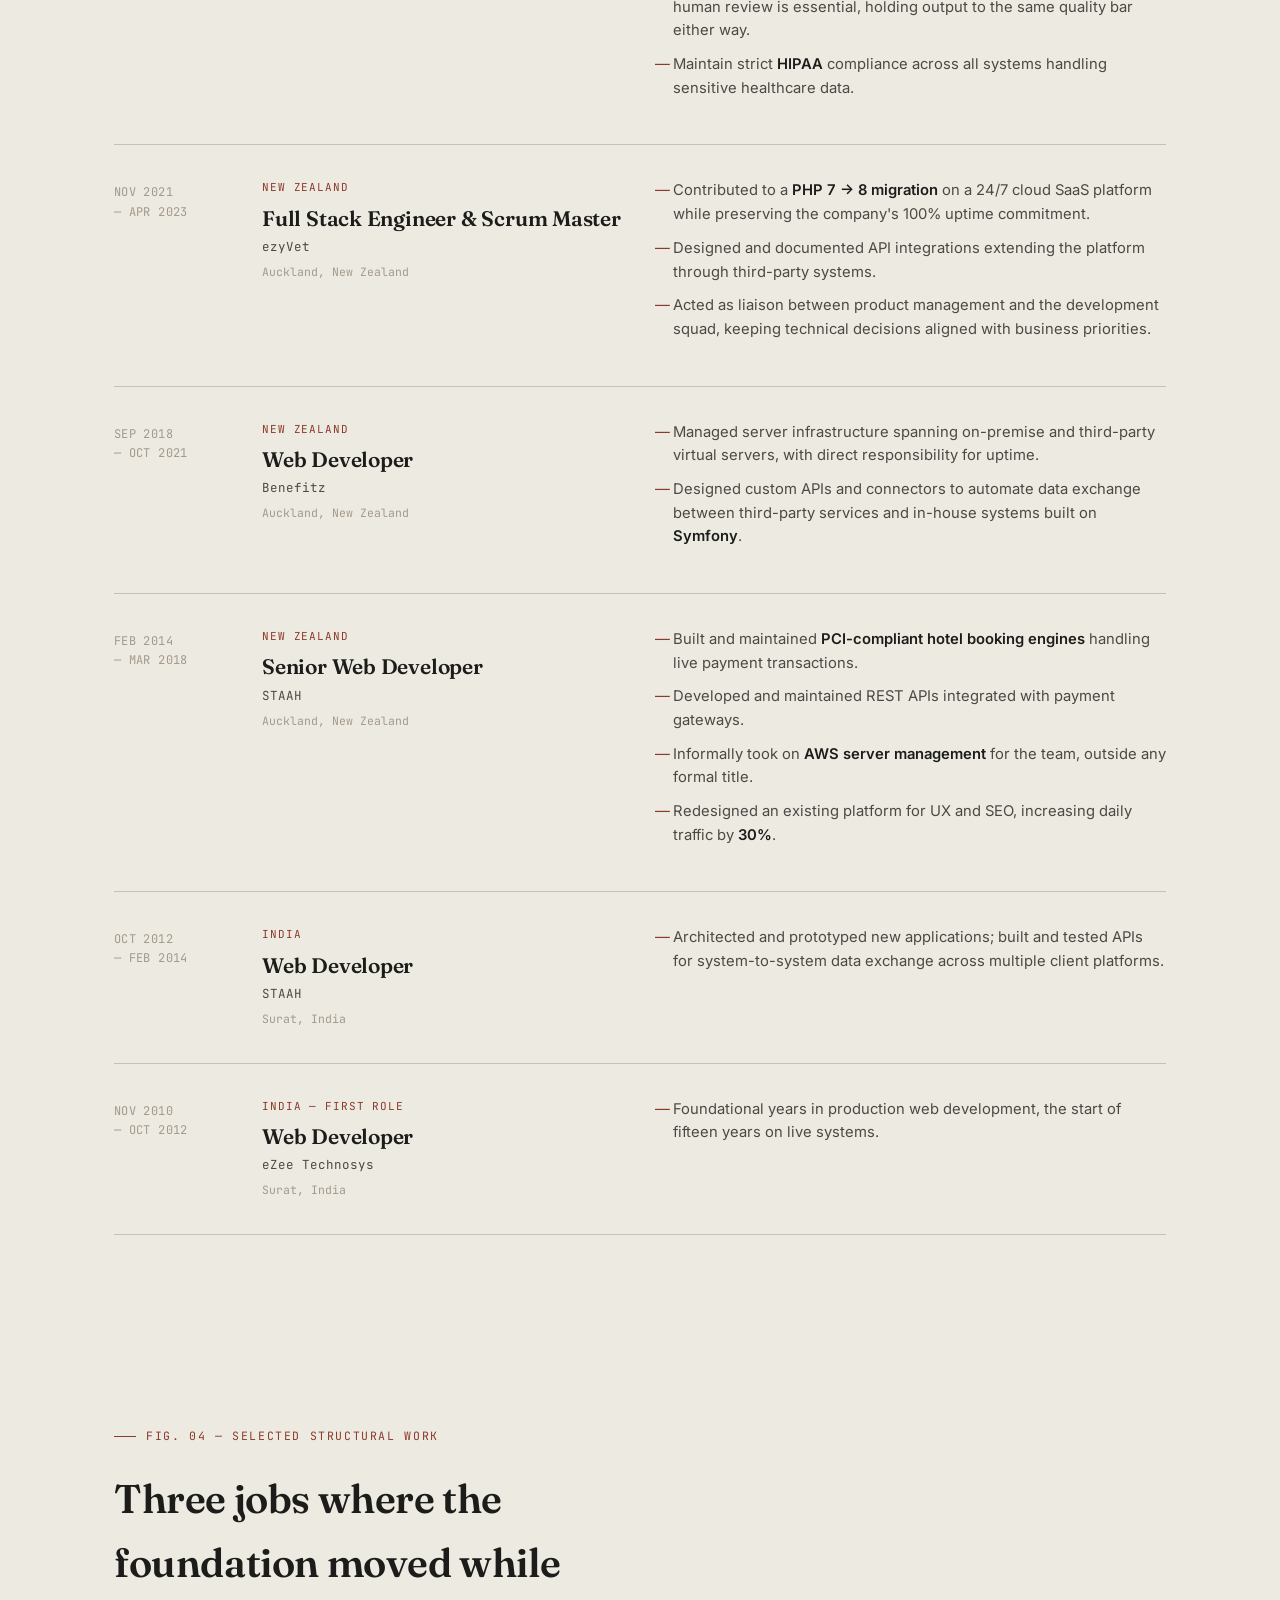
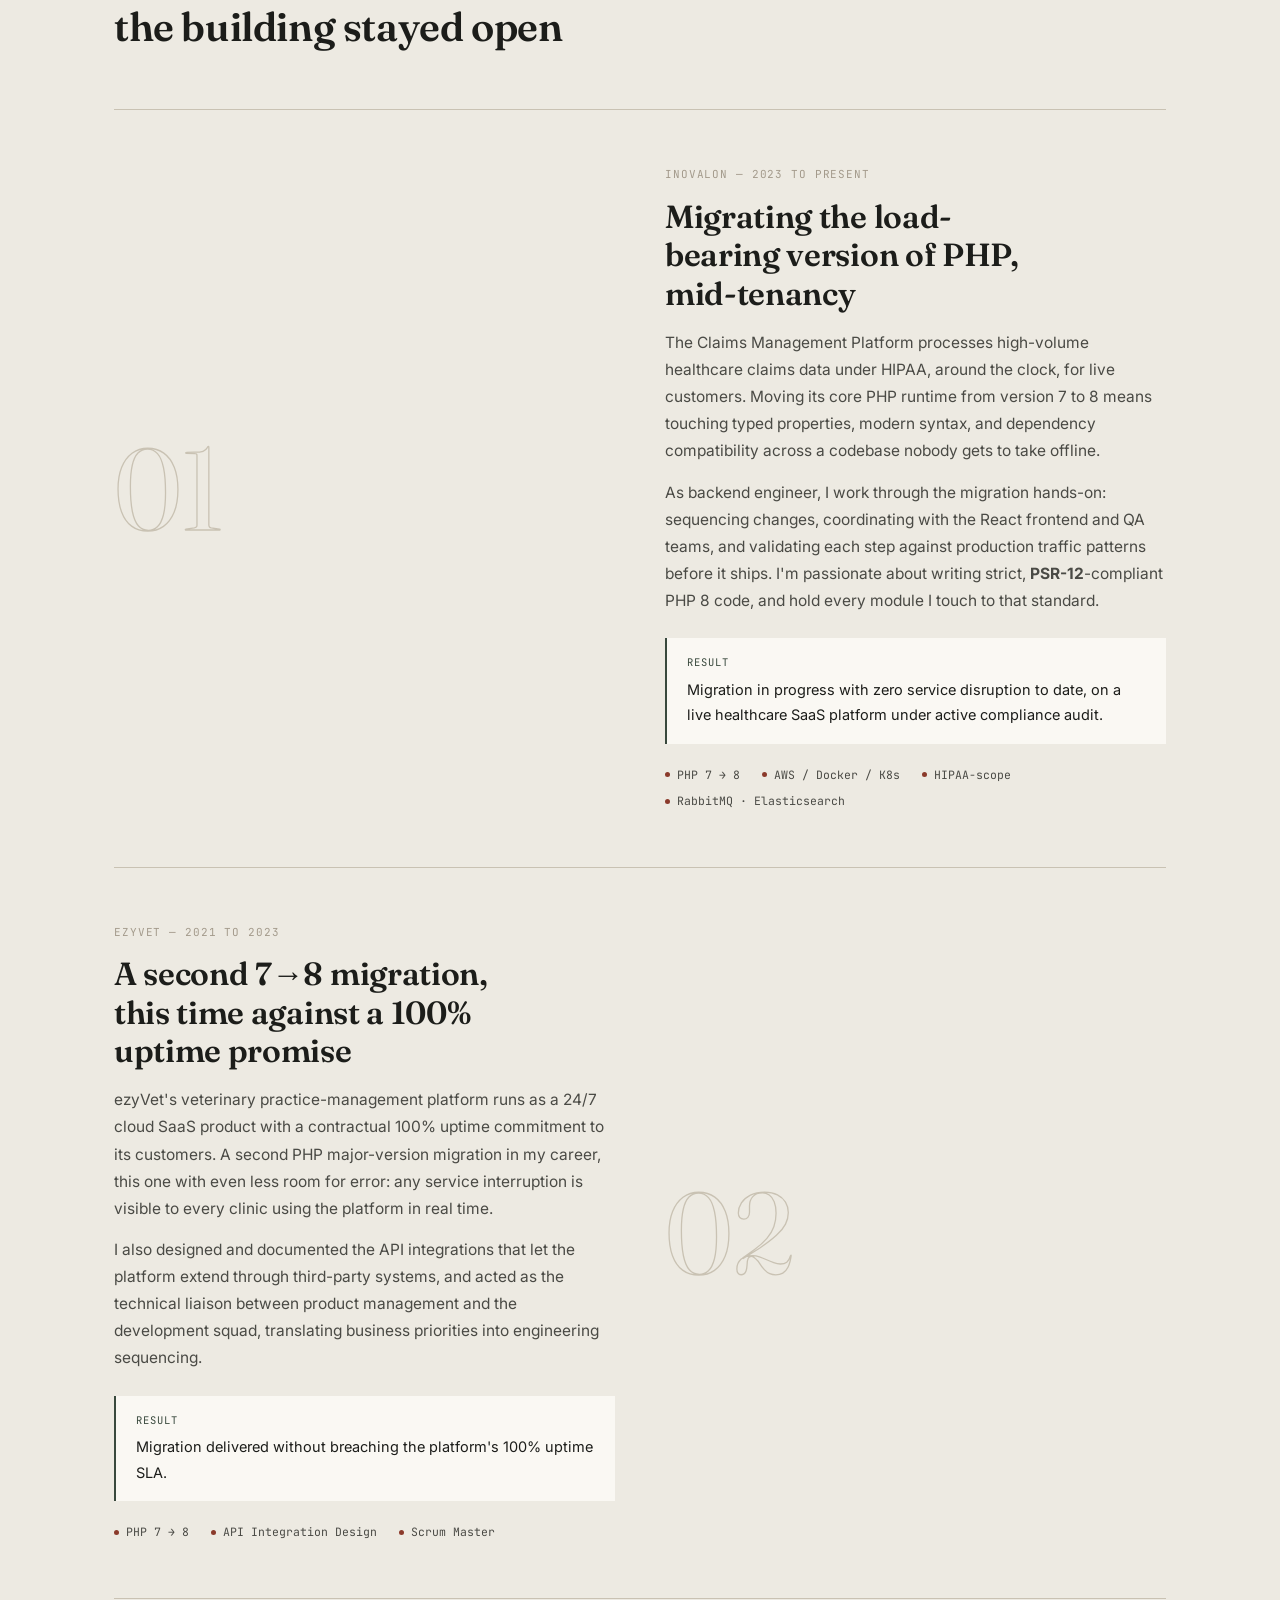
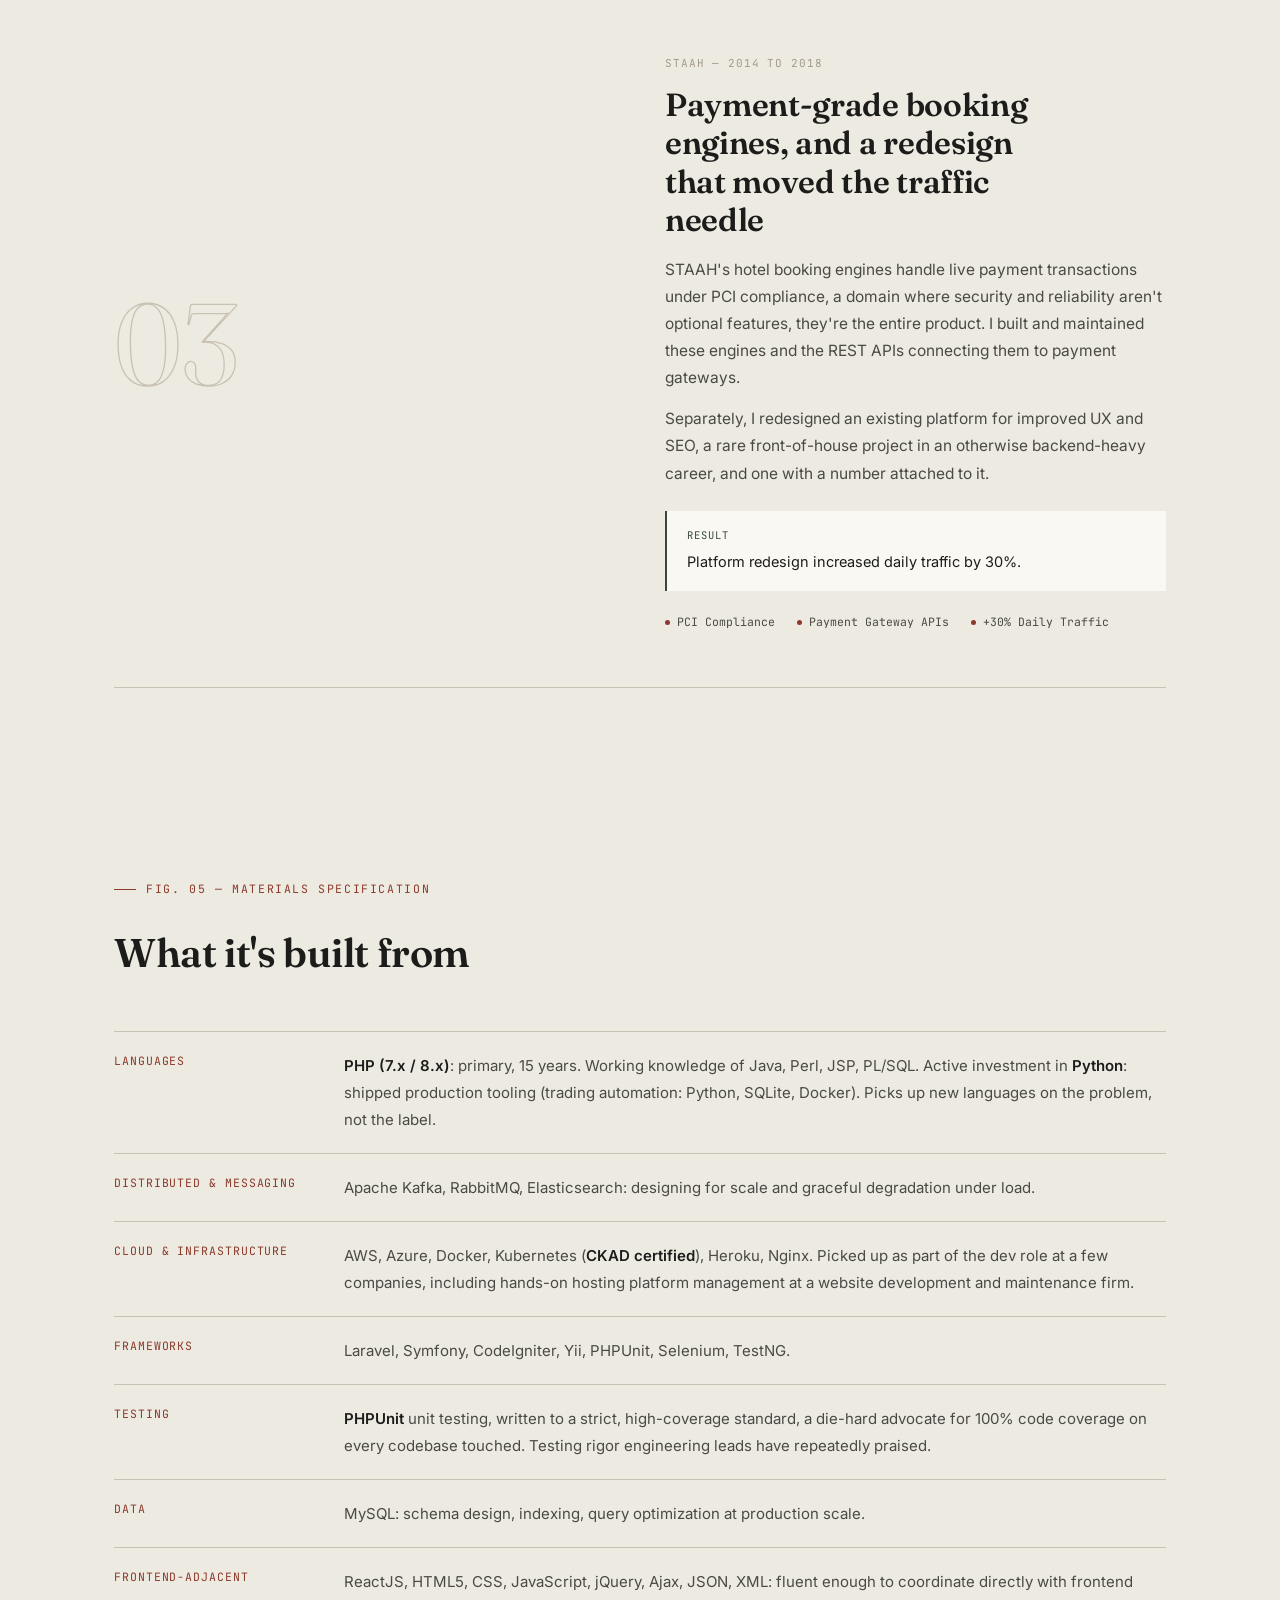
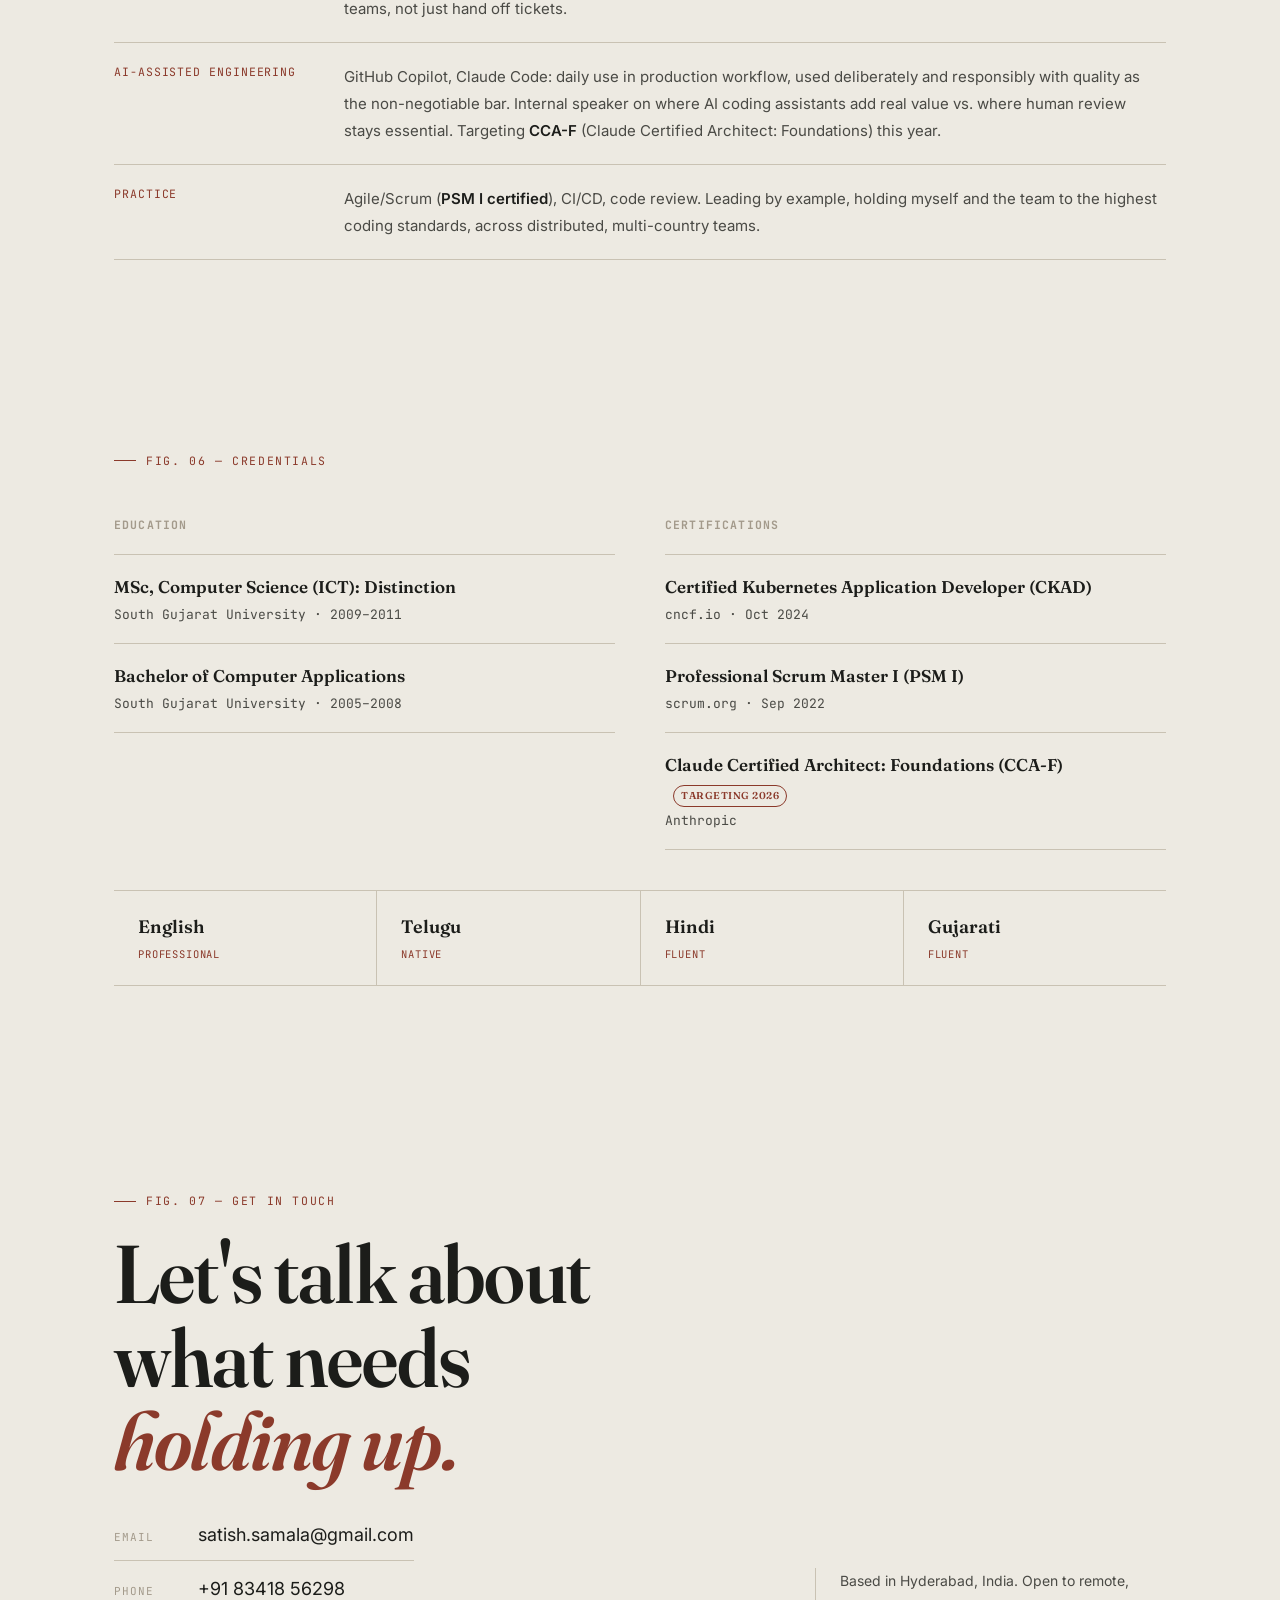
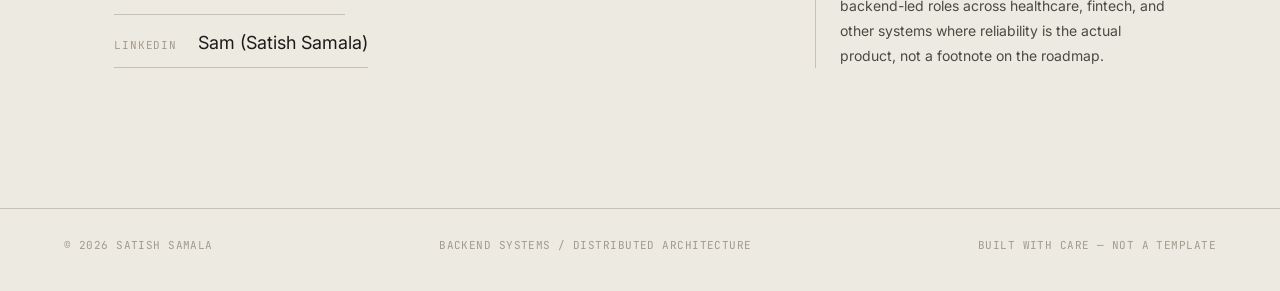
==== commit 58b8363d: "Revise resume copy for accuracy and clean up AI-generated tone Removes overclaimed ownership/leaders" ====
--- a/index.html
+++ b/index.html
@@ -4,7 +4,7 @@
 <meta charset="UTF-8">
 <meta name="viewport" content="width=device-width, initial-scale=1.0">
 <title>Satish Samala — Backend Systems Engineer</title>
-<meta name="description" content="Satish Samala — Staff Software Engineer specializing in distributed backend systems, zero-downtime migrations, and production reliability across healthcare, travel-tech, and payments.">
+<meta name="description" content="Satish Samala, Staff Software Engineer specializing in distributed backend systems, zero-downtime migrations, and production reliability across healthcare, travel-tech, and payments.">
 
 <link rel="preconnect" href="https://fonts.googleapis.com">
 <link rel="preconnect" href="https://fonts.gstatic.com" crossorigin>
@@ -434,10 +434,10 @@
       <div>
         <div class="eyebrow">FIG. 00 — INTRODUCTION</div>
         <h1 class="hero-name">Satish<br><em>Samala</em></h1>
-        <p class="hero-role">Staff Software Engineer building backend systems that don't fall over — <span class="y15">15+ years</span> in healthcare claims, travel-tech, and PCI payment infrastructure across India and New Zealand.</p>
+        <p class="hero-role">Staff Software Engineer building backend systems that don't fall over. <span class="y15">15+ years</span> in healthcare claims, travel-tech, and PCI payment infrastructure across India and New Zealand.</p>
       </div>
       <div class="hero-aside">
-        <p>I design for the load nobody sees coming — migrations on live systems, traffic spikes, compliance audits — and I keep the lights on while doing it.</p>
+        <p>I design for the load nobody sees coming: migrations on live systems, traffic spikes, compliance audits. I keep the lights on while doing it.</p>
         <span class="loc">Hyderabad, India — Remote</span>
       </div>
     </div>
@@ -451,14 +451,16 @@
       <h2>What I actually do</h2>
     </div>
     <div class="thesis-body">
-      <p>Most of my career has been spent on the part of the building nobody photographs — the load-bearing wall, not the lobby.</p>
-      <p>I'm a backend engineer who specializes in changing the foundations of a live system without anyone upstairs noticing — PHP 7→8 migrations on production codebases with zero downtime, PCI-compliant payment engines, HIPAA-governed claims platforms processing high transaction volumes. I work in distributed, multi-country teams, own architecture end-to-end, and I've spent the last two years pushing AI-assisted engineering (GitHub Copilot, Claude Code) into daily practice — not as a novelty, but as a way to ship more carefully, faster.</p>
+      <p>Most of my career has been spent on the part of the building nobody photographs: the load-bearing wall, not the lobby.</p>
+      <p>I'm a backend engineer who specializes in changing the foundations of a live system without anyone upstairs noticing: PHP 7→8 migrations on production codebases with zero downtime, PCI-compliant payment engines, HIPAA-governed claims platforms processing high transaction volumes. I work across distributed, multi-country teams on end-to-end backend systems, and I've spent the last two years pushing AI-assisted engineering (GitHub Copilot, Claude Code) into daily practice, not as a novelty but as a way to ship more carefully, faster.</p>
+      <p>Software is being built with AI now, that's not a trend to resist, it's the baseline. I use AI assistants deliberately and responsibly: for velocity and coverage, never as a substitute for judgment, with quality held to the same strict bar regardless of who wrote the first draft. Targeting the <b>Claude Certified Architect: Foundations</b> credential this year.</p>
       <div class="tag-row">
         <span class="tag">PHP 7 → 8 MIGRATIONS</span>
         <span class="tag">DISTRIBUTED SYSTEMS</span>
         <span class="tag">HIPAA / PCI COMPLIANCE</span>
         <span class="tag">AWS · DOCKER · K8S</span>
         <span class="tag">RABBITMQ · KAFKA</span>
+        <span class="tag">PHPUNIT · 100% COVERAGE</span>
         <span class="tag">AI-ASSISTED ENGINEERING</span>
       </div>
     </div>
@@ -469,7 +471,7 @@
     <div class="eyebrow">FIG. 02 — SETTLEMENT RECORD</div>
     <div class="loadline-head">
       <h2> Fifteen years, six&nbsp;structures</h2>
-      <p class="loadline-sub">Read this the way a structural engineer reads a settlement curve: each deflection is a real transition — a new company, a new system, a new load. The line never breaks.</p>
+      <p class="loadline-sub">Read this the way a structural engineer reads a settlement curve: each deflection is a real transition, a new company, a new system, a new load. The line never breaks.</p>
     </div>
 
     <div class="loadline-wrap">
@@ -614,11 +616,11 @@
         </div>
         <div class="role-detail">
           <ul>
-            <li>Backend Engineer on a <strong>SaaS Claims Management Platform</strong> processing high-volume healthcare claims, owning system design and delivery across React UI, QA, and backend teams.</li>
-            <li>Led a <strong>PHP 7 → 8 migration</strong> on a live, high-traffic production codebase with zero service disruption — typed properties, modern syntax, dependency compatibility, no downtime.</li>
-            <li>Own system design, performance, and reliability for services built on <strong>AWS, Docker, Kubernetes, RabbitMQ, and Elasticsearch</strong>, designing for graceful degradation under load.</li>
-            <li>Drive server fleet and infrastructure management through metrics-led automation.</li>
-            <li>Champion AI-assisted engineering org-wide — delivered internal sessions on where Copilot and Claude Code add real value vs. where human review is essential.</li>
+            <li>Backend Engineer on a <strong>SaaS Claims Management Platform</strong> processing high-volume healthcare claims, developing backend code that integrates with the React UI and QA within two-week sprint cycles.</li>
+            <li>Delivering an active <strong>PHP 7 → 8 migration</strong> on a live, high-traffic production codebase with zero service disruption to date, holding every touched module to strict-typed, PHP 8-native coding standards throughout.</li>
+            <li>Develop and maintain backend services built on <strong>AWS, Docker, Kubernetes, RabbitMQ, and Elasticsearch</strong>, writing for graceful degradation under load.</li>
+            <li>Write <strong>PHPUnit</strong> test suites aimed at 100% code coverage on every module touched, testing rigor engineering leads have repeatedly praised.</li>
+            <li>Champion AI-assisted engineering org-wide: delivered internal sessions on where Copilot and Claude Code add real value vs. where human review is essential, holding output to the same quality bar either way.</li>
             <li>Maintain strict <strong>HIPAA</strong> compliance across all systems handling sensitive healthcare data.</li>
           </ul>
         </div>
@@ -669,6 +671,7 @@
           <ul>
             <li>Built and maintained <strong>PCI-compliant hotel booking engines</strong> handling live payment transactions.</li>
             <li>Developed and maintained REST APIs integrated with payment gateways.</li>
+            <li>Informally took on <strong>AWS server management</strong> for the team, outside any formal title.</li>
             <li>Redesigned an existing platform for UX and SEO, increasing daily traffic by <strong>30%</strong>.</li>
           </ul>
         </div>
@@ -699,7 +702,7 @@
         </div>
         <div class="role-detail">
           <ul>
-            <li>Foundational years in production web development — the start of fifteen years on live systems.</li>
+            <li>Foundational years in production web development, the start of fifteen years on live systems.</li>
           </ul>
         </div>
       </div>
@@ -718,11 +721,11 @@
         <div class="case-content">
           <div class="fig-label">INOVALON — 2023 TO PRESENT</div>
           <h3>Migrating the load-bearing version of PHP, mid-tenancy</h3>
-          <p>The Claims Management Platform processes high-volume healthcare claims data under HIPAA, around the clock, for live customers. Moving its core PHP runtime from version 7 to 8 meant touching typed properties, modern syntax, and dependency compatibility across a codebase nobody gets to take offline.</p>
-          <p>As backend engineer, I owned the migration path end-to-end — sequencing the changes, coordinating with the React frontend and QA teams, and validating each step against production traffic patterns before it shipped.</p>
+          <p>The Claims Management Platform processes high-volume healthcare claims data under HIPAA, around the clock, for live customers. Moving its core PHP runtime from version 7 to 8 means touching typed properties, modern syntax, and dependency compatibility across a codebase nobody gets to take offline.</p>
+          <p>As backend engineer, I work through the migration hands-on: sequencing changes, coordinating with the React frontend and QA teams, and validating each step against production traffic patterns before it ships. I'm passionate about writing strict, <strong>PSR-12</strong>-compliant PHP 8 code, and hold every module I touch to that standard.</p>
           <div class="case-result">
             <span class="r-label">Result</span>
-            <p>Full runtime migration completed with zero service disruption to a live healthcare SaaS platform under active compliance audit.</p>
+            <p>Migration in progress with zero service disruption to date, on a live healthcare SaaS platform under active compliance audit.</p>
           </div>
           <div class="case-meta">
             <span>PHP 7 → 8</span><span>AWS / Docker / K8s</span><span>HIPAA-scope</span><span>RabbitMQ · Elasticsearch</span>
@@ -735,7 +738,7 @@
         <div class="case-content">
           <div class="fig-label">EZYVET — 2021 TO 2023</div>
           <h3>A second 7→8 migration, this time against a 100% uptime promise</h3>
-          <p>ezyVet's veterinary practice-management platform runs as a 24/7 cloud SaaS product with a contractual 100% uptime commitment to its customers. A second PHP major-version migration in my career, this one with even less room for error — any service interruption is visible to every clinic using the platform in real time.</p>
+          <p>ezyVet's veterinary practice-management platform runs as a 24/7 cloud SaaS product with a contractual 100% uptime commitment to its customers. A second PHP major-version migration in my career, this one with even less room for error: any service interruption is visible to every clinic using the platform in real time.</p>
           <p>I also designed and documented the API integrations that let the platform extend through third-party systems, and acted as the technical liaison between product management and the development squad, translating business priorities into engineering sequencing.</p>
           <div class="case-result">
             <span class="r-label">Result</span>
@@ -752,8 +755,8 @@
         <div class="case-content">
           <div class="fig-label">STAAH — 2014 TO 2018</div>
           <h3>Payment-grade booking engines, and a redesign that moved the traffic needle</h3>
-          <p>STAAH's hotel booking engines handle live payment transactions under PCI compliance — a domain where security and reliability aren't optional features, they're the entire product. I built and maintained these engines and the REST APIs connecting them to payment gateways.</p>
-          <p>Separately, I redesigned an existing platform for improved UX and SEO — a rare front-of-house project in an otherwise backend-heavy career, and one with a number attached to it.</p>
+          <p>STAAH's hotel booking engines handle live payment transactions under PCI compliance, a domain where security and reliability aren't optional features, they're the entire product. I built and maintained these engines and the REST APIs connecting them to payment gateways.</p>
+          <p>Separately, I redesigned an existing platform for improved UX and SEO, a rare front-of-house project in an otherwise backend-heavy career, and one with a number attached to it.</p>
           <div class="case-result">
             <span class="r-label">Result</span>
             <p>Platform redesign increased daily traffic by 30%.</p>
@@ -776,35 +779,39 @@
       <table class="spec-table">
         <tr>
           <td class="k">Languages</td>
-          <td class="v"><b>PHP (7.x / 8.x)</b> — primary, 15 years. Working knowledge of Java, Perl, JSP, PL/SQL. Active investment in <b>Python</b> — shipped production tooling (trading automation: Python, SQLite, Docker). Picks up new languages on the problem, not the label.</td>
+          <td class="v"><b>PHP (7.x / 8.x)</b>: primary, 15 years. Working knowledge of Java, Perl, JSP, PL/SQL. Active investment in <b>Python</b>: shipped production tooling (trading automation: Python, SQLite, Docker). Picks up new languages on the problem, not the label.</td>
         </tr>
         <tr>
           <td class="k">Distributed &amp; Messaging</td>
-          <td class="v">Apache Kafka, RabbitMQ, Elasticsearch — designing for scale and graceful degradation under load.</td>
+          <td class="v">Apache Kafka, RabbitMQ, Elasticsearch: designing for scale and graceful degradation under load.</td>
         </tr>
         <tr>
           <td class="k">Cloud &amp; Infrastructure</td>
-          <td class="v">AWS, Azure, Docker, Kubernetes (<b>CKAD certified</b>), Heroku, Nginx. Server fleet management through metrics-led automation.</td>
+          <td class="v">AWS, Azure, Docker, Kubernetes (<b>CKAD certified</b>), Heroku, Nginx. Picked up as part of the dev role at a few companies, including hands-on hosting platform management at a website development and maintenance firm.</td>
         </tr>
         <tr>
           <td class="k">Frameworks</td>
           <td class="v">Laravel, Symfony, CodeIgniter, Yii, PHPUnit, Selenium, TestNG.</td>
         </tr>
         <tr>
+          <td class="k">Testing</td>
+          <td class="v"><b>PHPUnit</b> unit testing, written to a strict, high-coverage standard, a die-hard advocate for 100% code coverage on every codebase touched. Testing rigor engineering leads have repeatedly praised.</td>
+        </tr>
+        <tr>
           <td class="k">Data</td>
-          <td class="v">MySQL — schema design, indexing, query optimization at production scale.</td>
+          <td class="v">MySQL: schema design, indexing, query optimization at production scale.</td>
         </tr>
         <tr>
           <td class="k">Frontend-adjacent</td>
-          <td class="v">ReactJS, HTML5, CSS, JavaScript, jQuery, Ajax, JSON, XML — fluent enough to coordinate directly with frontend teams, not just hand off tickets.</td>
+          <td class="v">ReactJS, HTML5, CSS, JavaScript, jQuery, Ajax, JSON, XML: fluent enough to coordinate directly with frontend teams, not just hand off tickets.</td>
         </tr>
         <tr>
           <td class="k">AI-Assisted Engineering</td>
-          <td class="v">GitHub Copilot, Claude Code — daily use in production workflow. Internal speaker on where AI coding assistants add real value vs. where human review stays essential. Currently pursuing <b>CCA-F</b> (Claude Certified Architect: Foundations).</td>
+          <td class="v">GitHub Copilot, Claude Code: daily use in production workflow, used deliberately and responsibly with quality as the non-negotiable bar. Internal speaker on where AI coding assistants add real value vs. where human review stays essential. Targeting <b>CCA-F</b> (Claude Certified Architect: Foundations) this year.</td>
         </tr>
         <tr>
           <td class="k">Practice</td>
-          <td class="v">Agile/Scrum (<b>PSM I certified</b>), CI/CD, code review, cross-functional and cross-team leadership across distributed, multi-country teams.</td>
+          <td class="v">Agile/Scrum (<b>PSM I certified</b>), CI/CD, code review. Leading by example, holding myself and the team to the highest coding standards, across distributed, multi-country teams.</td>
         </tr>
       </table>
     </div>
@@ -817,7 +824,7 @@
       <div class="cred-col">
         <h4>Education</h4>
         <div class="cred-item">
-          <div class="ct">MSc, Computer Science (ICT) — Distinction</div>
+          <div class="ct">MSc, Computer Science (ICT): Distinction</div>
           <div class="cs">South Gujarat University · 2009–2011</div>
         </div>
         <div class="cred-item">
@@ -836,7 +843,7 @@
           <div class="cs">scrum.org · Sep 2022</div>
         </div>
         <div class="cred-item">
-          <div class="ct">Claude Certified Architect: Foundations (CCA-F)<span class="cstatus">In Progress</span></div>
+          <div class="ct">Claude Certified Architect: Foundations (CCA-F)<span class="cstatus">Targeting 2026</span></div>
           <div class="cs">Anthropic</div>
         </div>
       </div>
@@ -859,11 +866,11 @@
         <div class="contact-links">
           <a class="contact-link" href="mailto:satish.samala@gmail.com"><span class="clabel">Email</span>satish.samala@gmail.com</a>
           <a class="contact-link" href="tel:+918341856298"><span class="clabel">Phone</span>+91 83418 56298</a>
-          <a class="contact-link" href="https://www.linkedin.com/" target="_blank" rel="noopener"><span class="clabel">LinkedIn</span>Sam (Satish Samala)</a>
+          <a class="contact-link" href="https://www.linkedin.com/in/satish-samala-web-expert/" target="_blank" rel="noopener"><span class="clabel">LinkedIn</span>Sam (Satish Samala)</a>
         </div>
       </div>
       <div class="contact-aside">
-        <p>Based in Hyderabad, India. Open to remote, backend-led roles across healthcare, fintech, and other systems where reliability is the actual product — not a footnote on the roadmap.</p>
+        <p>Based in Hyderabad, India. Open to remote, backend-led roles across healthcare, fintech, and other systems where reliability is the actual product, not a footnote on the roadmap.</p>
       </div>
     </div>
   </section>
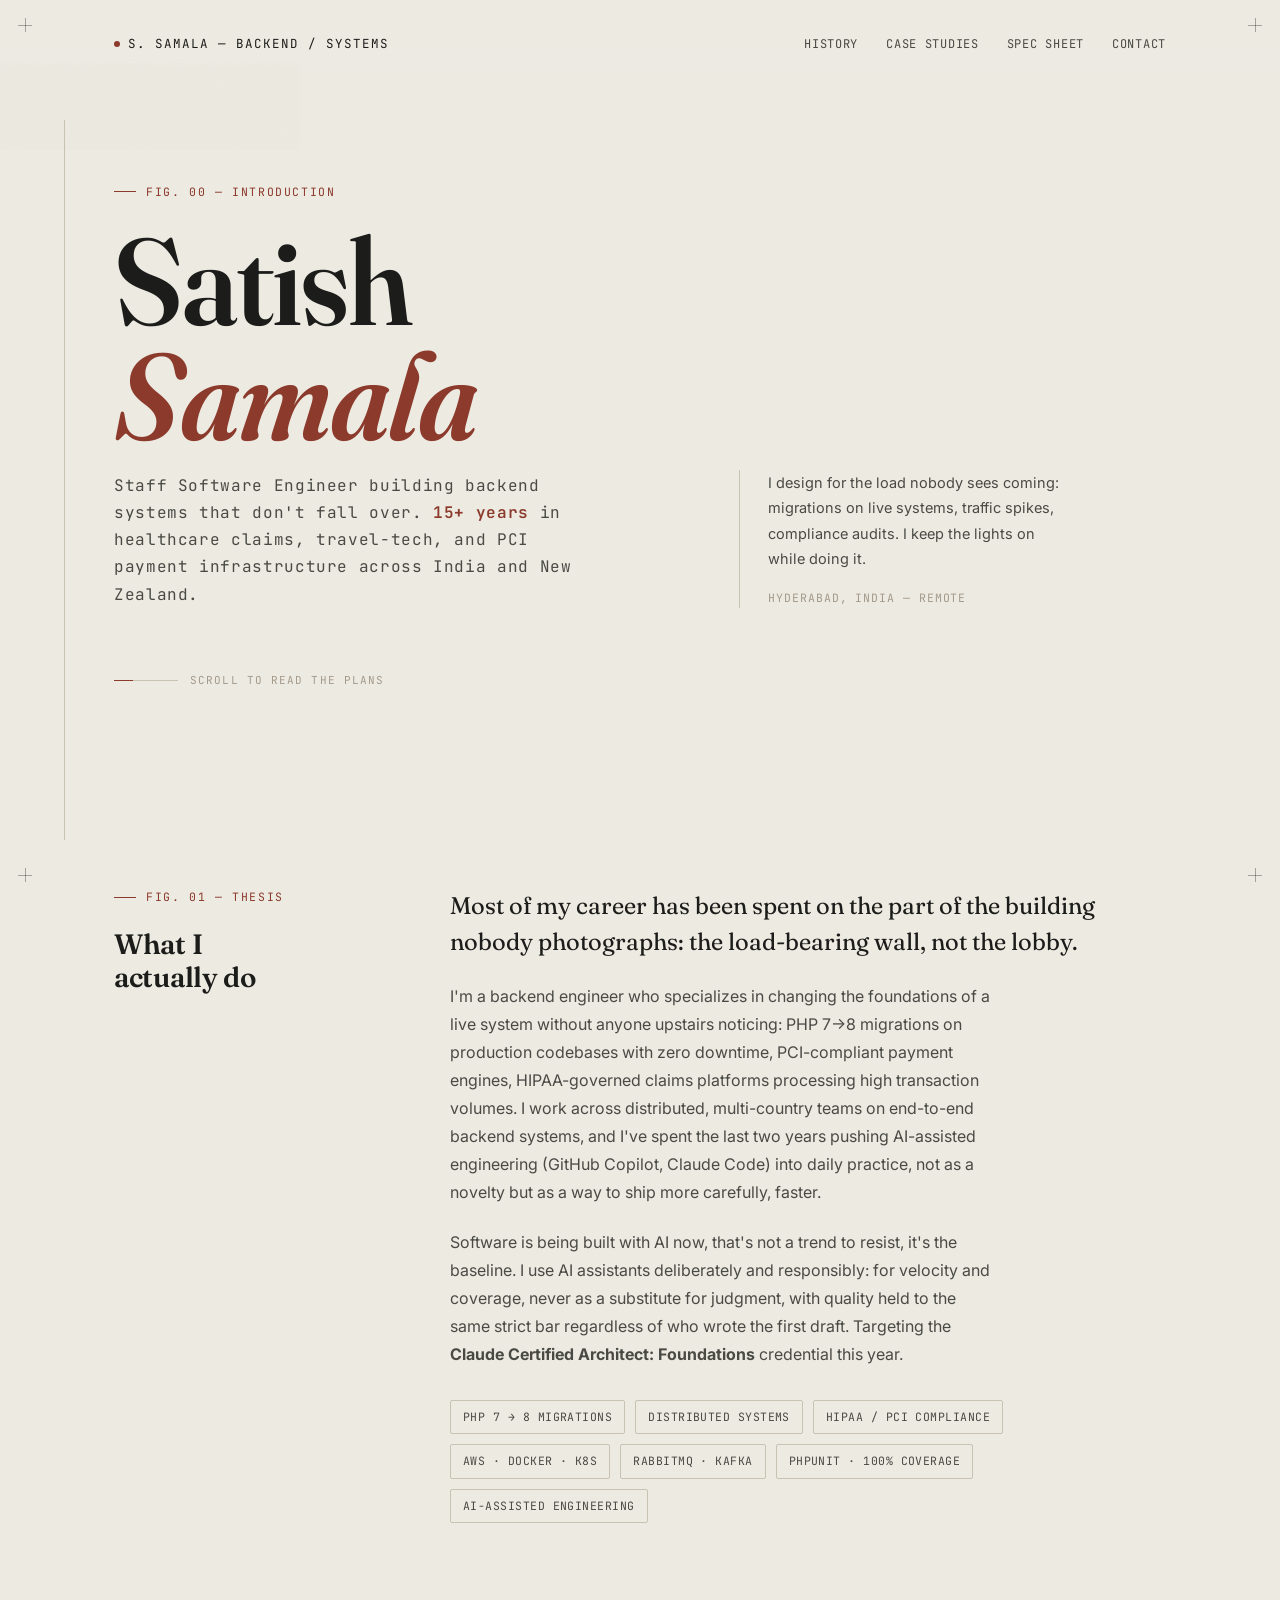
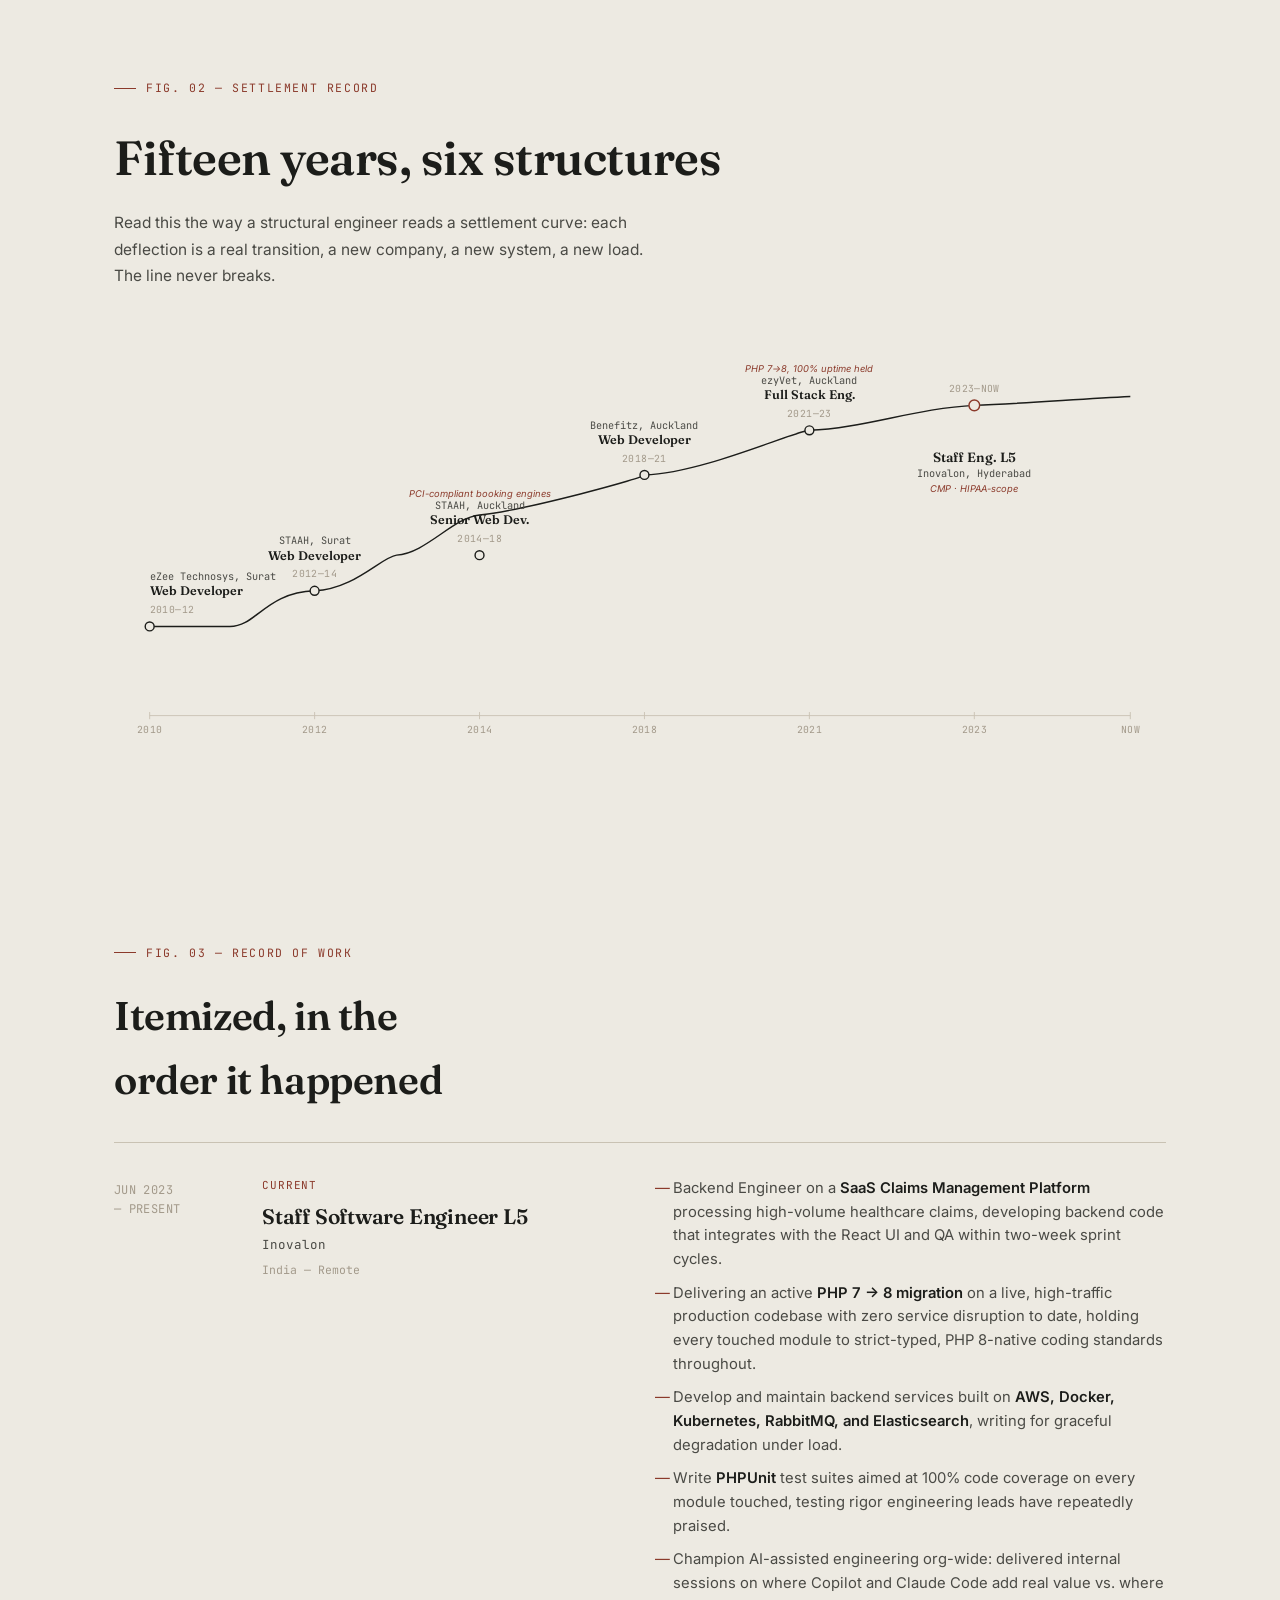
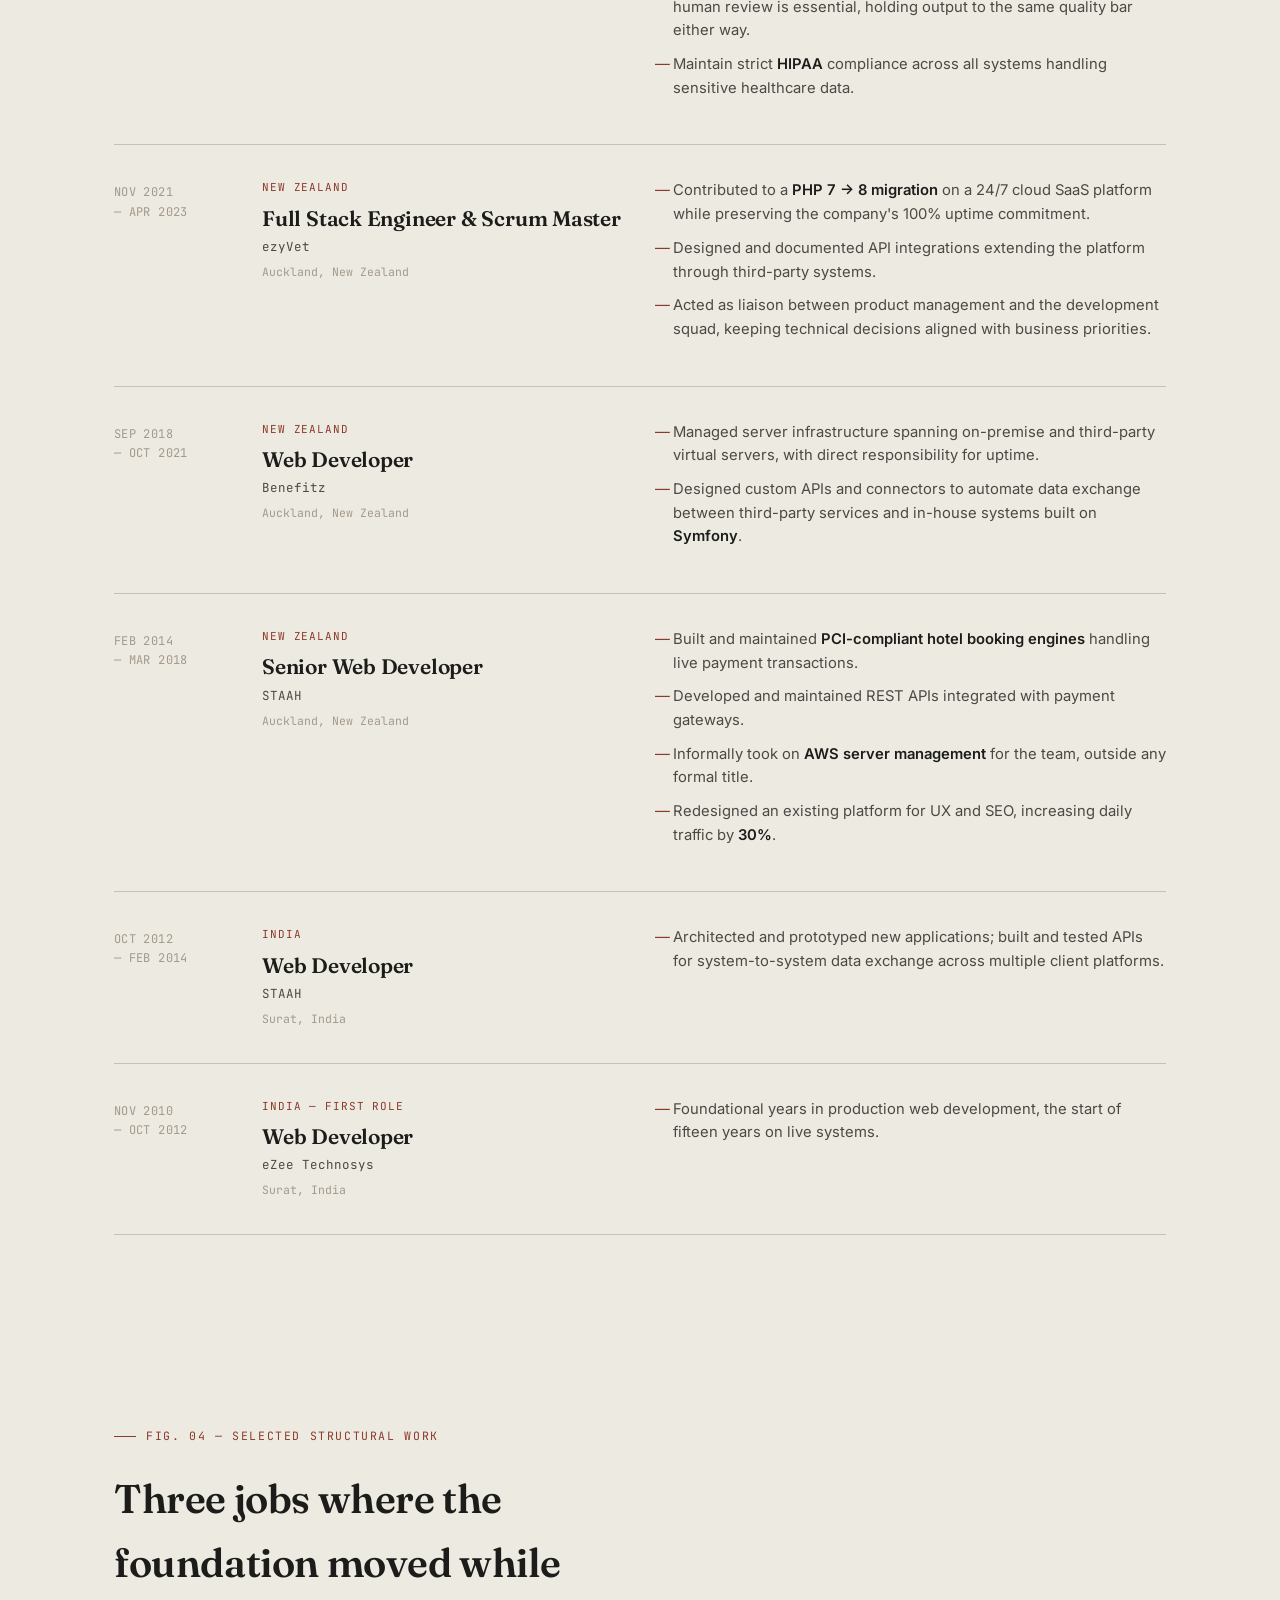
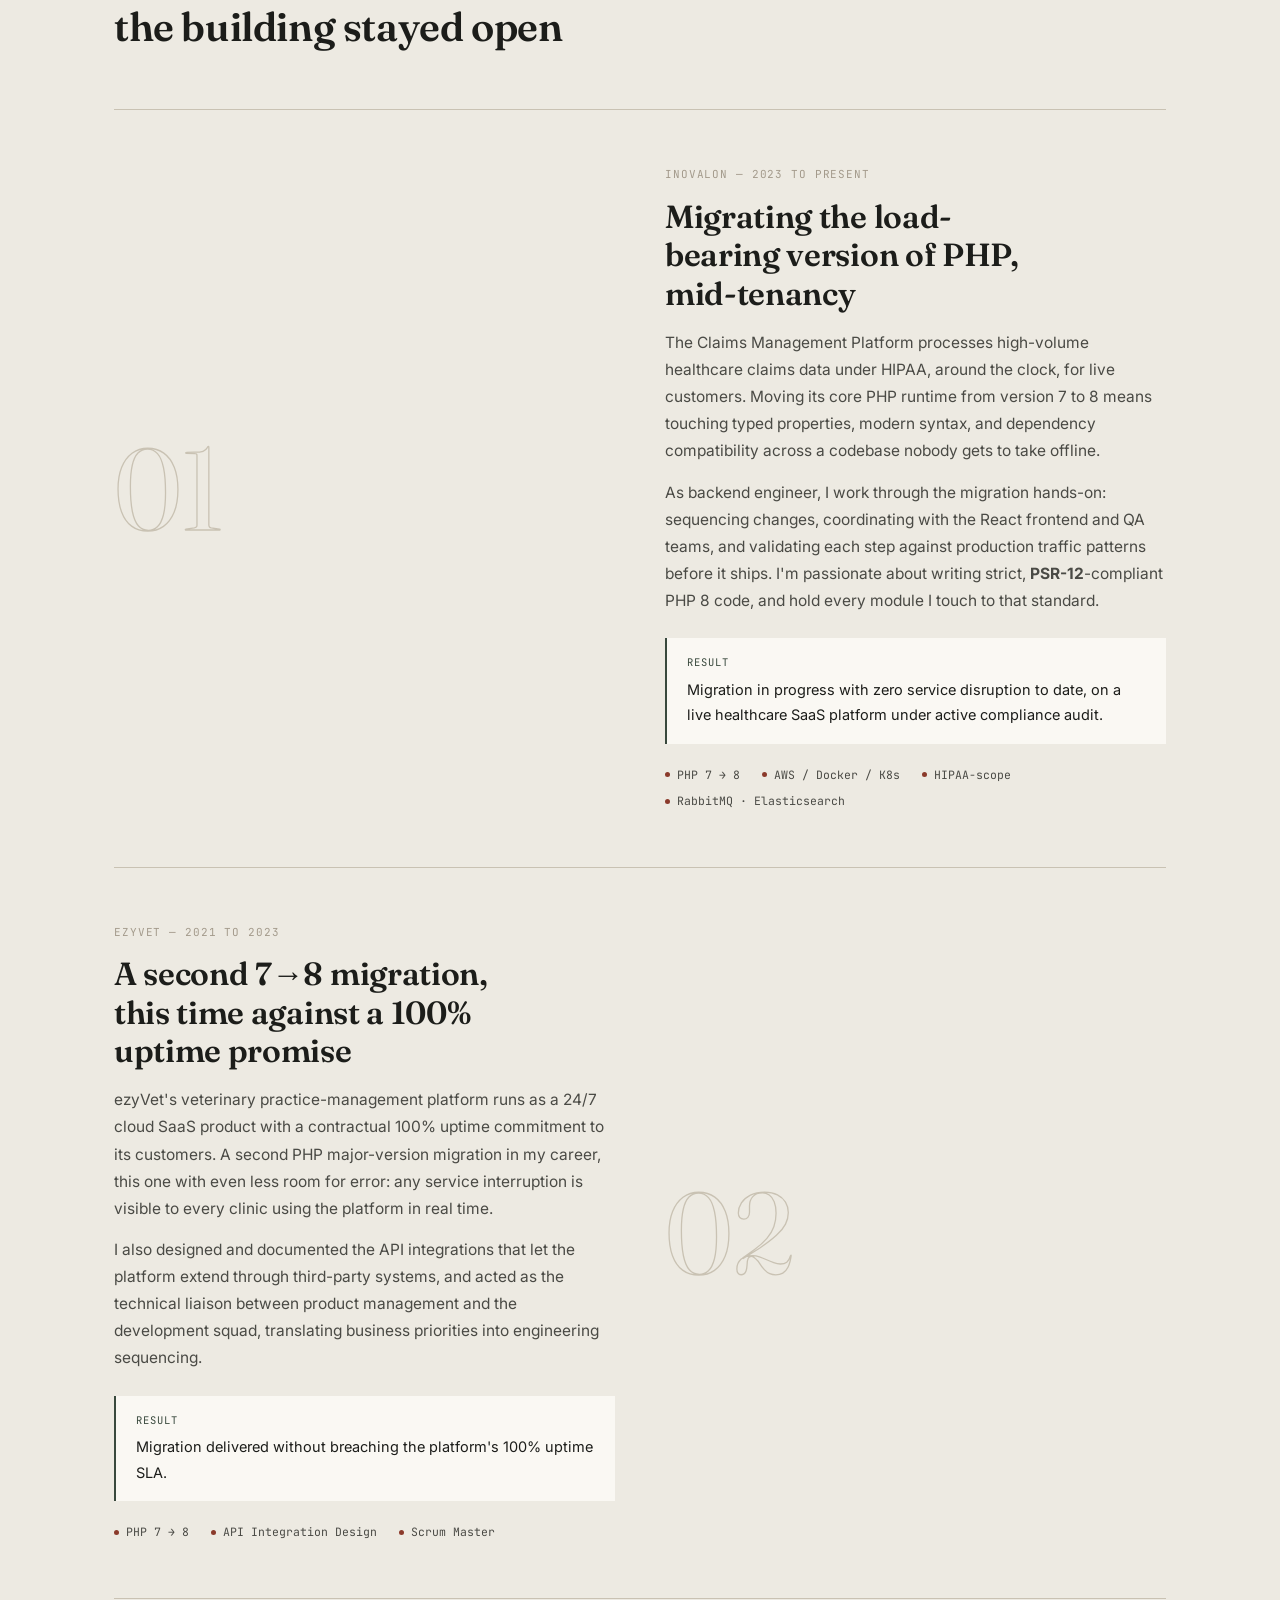
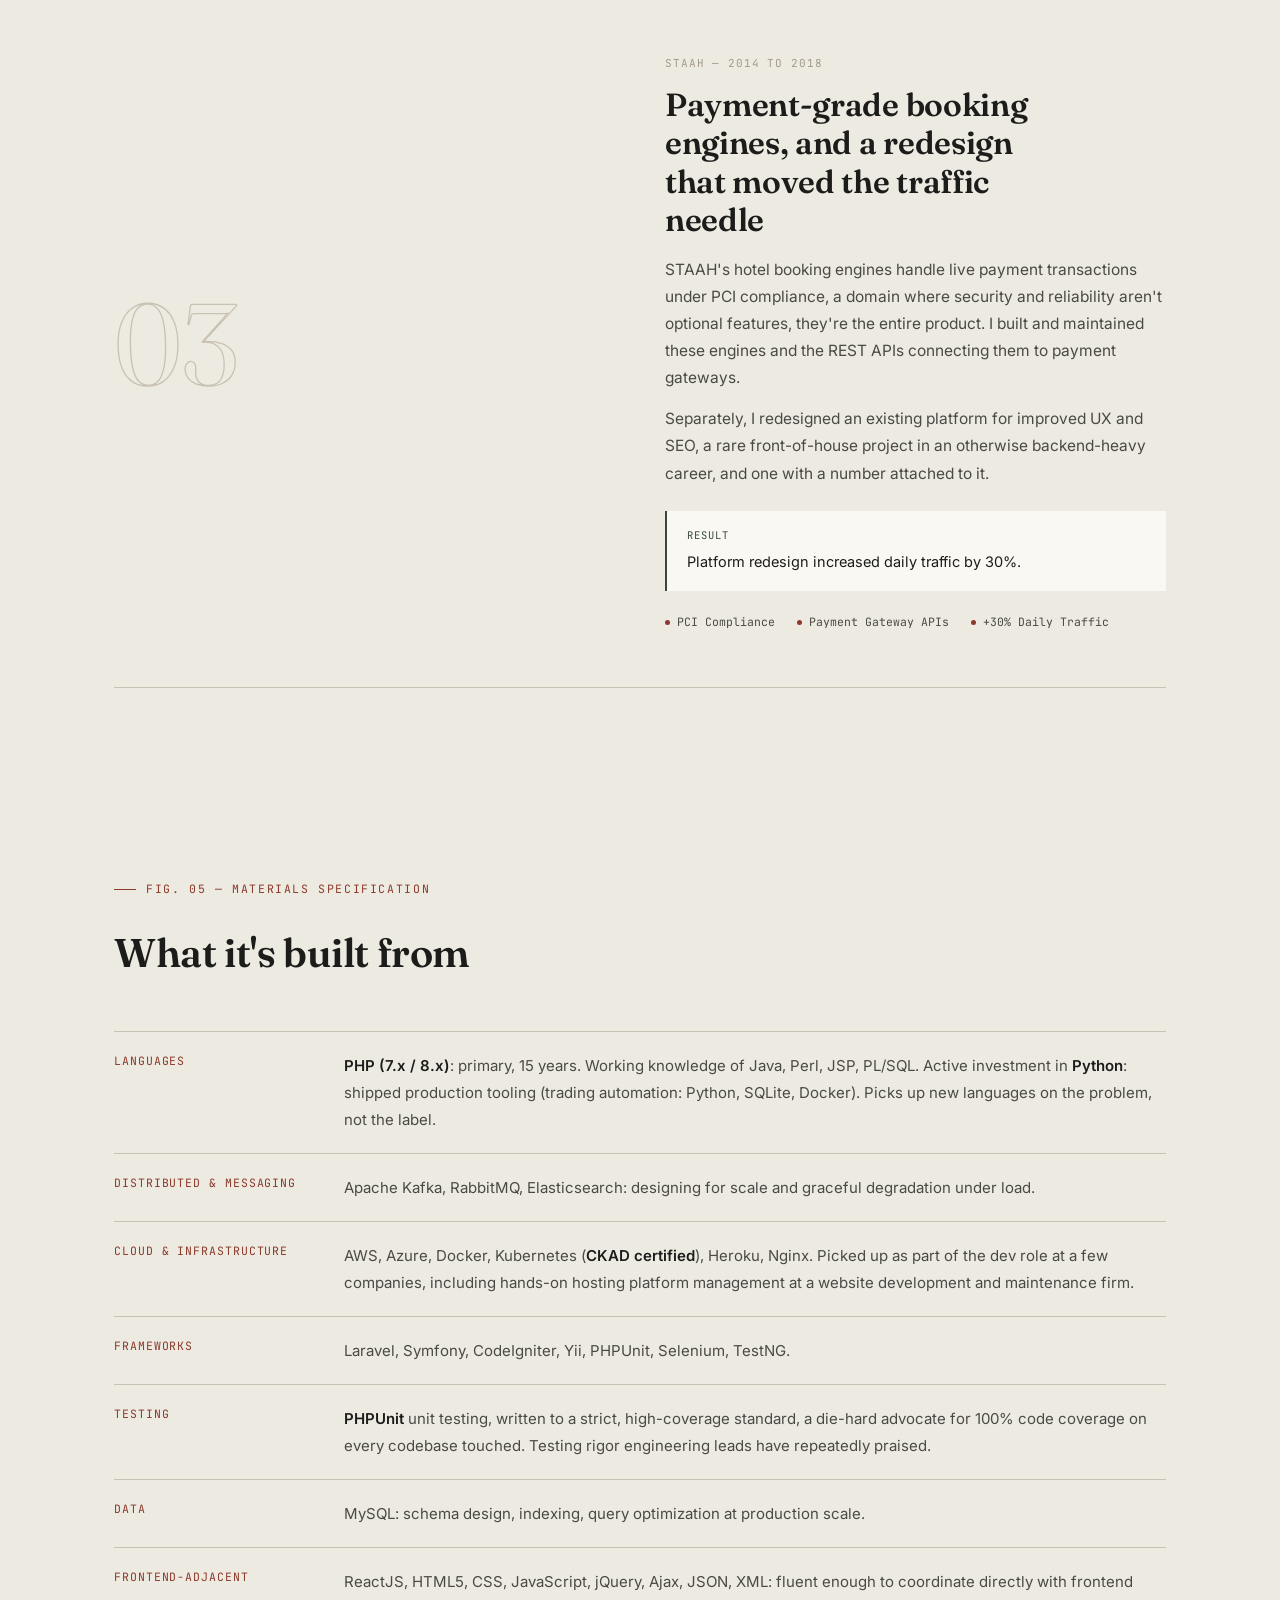
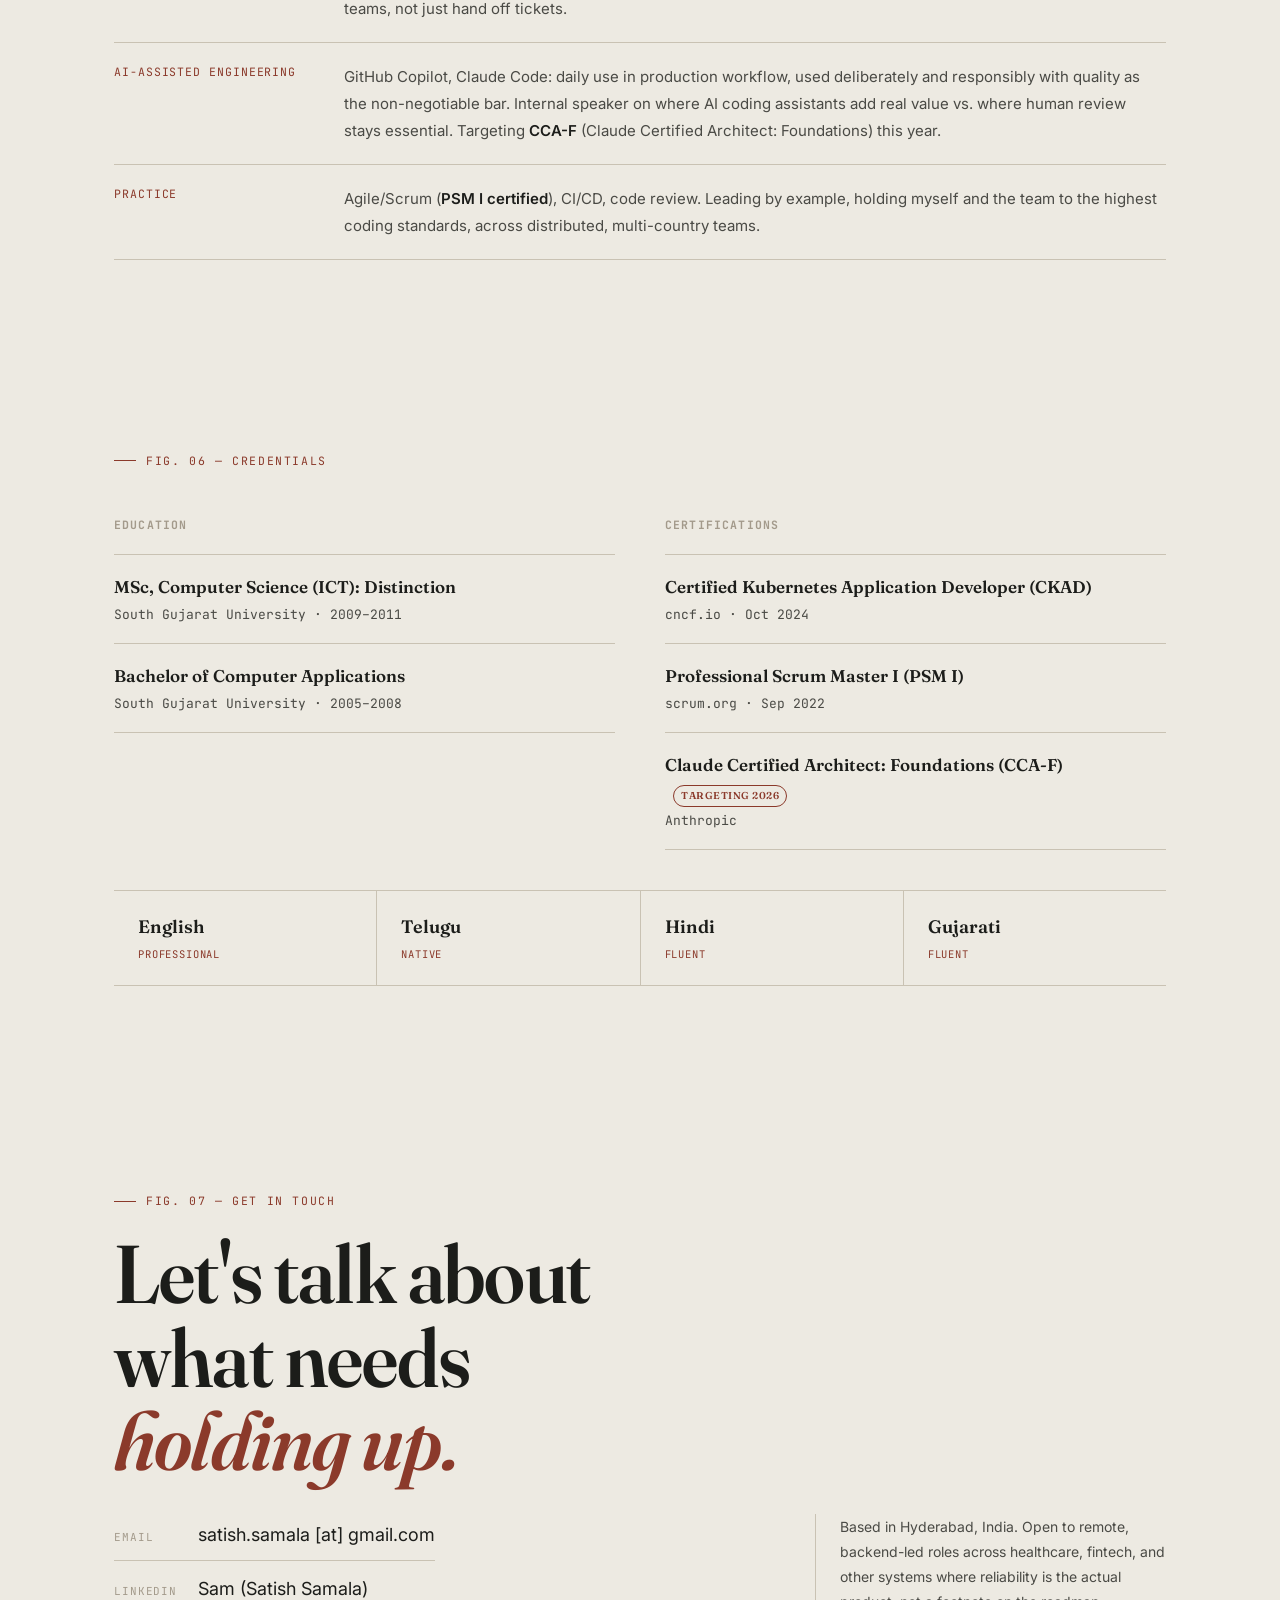
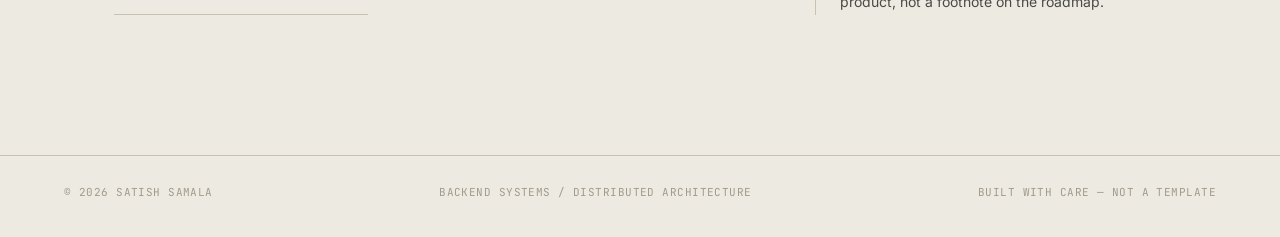
==== commit 7fc47981: "Remove phone number and de-link email in contact section Drops the mobile number and turns the email" ====
--- a/index.html
+++ b/index.html
@@ -374,6 +374,9 @@
   .contact-link:hover{ border-color:var(--rust); }
   .contact-link .clabel{ font-family:'JetBrains Mono', monospace; font-size:11px; color:var(--taupe); text-transform:uppercase; letter-spacing:.08em; min-width:70px; }
   .contact-link:hover .clabel{ color: var(--rust); }
+  .contact-static{ cursor:default; user-select:none; -webkit-user-select:none; -moz-user-select:none; }
+  .contact-static:hover{ border-color:var(--rule); }
+  .contact-static:hover .clabel{ color:var(--taupe); }
   .contact-aside{ font-size:14px; color:var(--ink-soft); line-height:1.8; border-left:1px solid var(--rule); padding-left:24px; }
   @media (max-width:860px){ .contact-grid{ grid-template-columns:1fr; gap:30px; } .contact-aside{ border-left:none; padding-left:0; border-top:1px solid var(--rule); padding-top:20px; } }
 
@@ -864,8 +867,7 @@
         <div class="eyebrow">FIG. 07 — GET IN TOUCH</div>
         <h2>Let's talk about<br>what needs<br><em>holding up.</em></h2>
         <div class="contact-links">
-          <a class="contact-link" href="mailto:satish.samala@gmail.com"><span class="clabel">Email</span>satish.samala@gmail.com</a>
-          <a class="contact-link" href="tel:+918341856298"><span class="clabel">Phone</span>+91 83418 56298</a>
+          <span class="contact-link contact-static"><span class="clabel">Email</span>satish.samala [at] gmail.com</span>
           <a class="contact-link" href="https://www.linkedin.com/in/satish-samala-web-expert/" target="_blank" rel="noopener"><span class="clabel">LinkedIn</span>Sam (Satish Samala)</a>
         </div>
       </div>
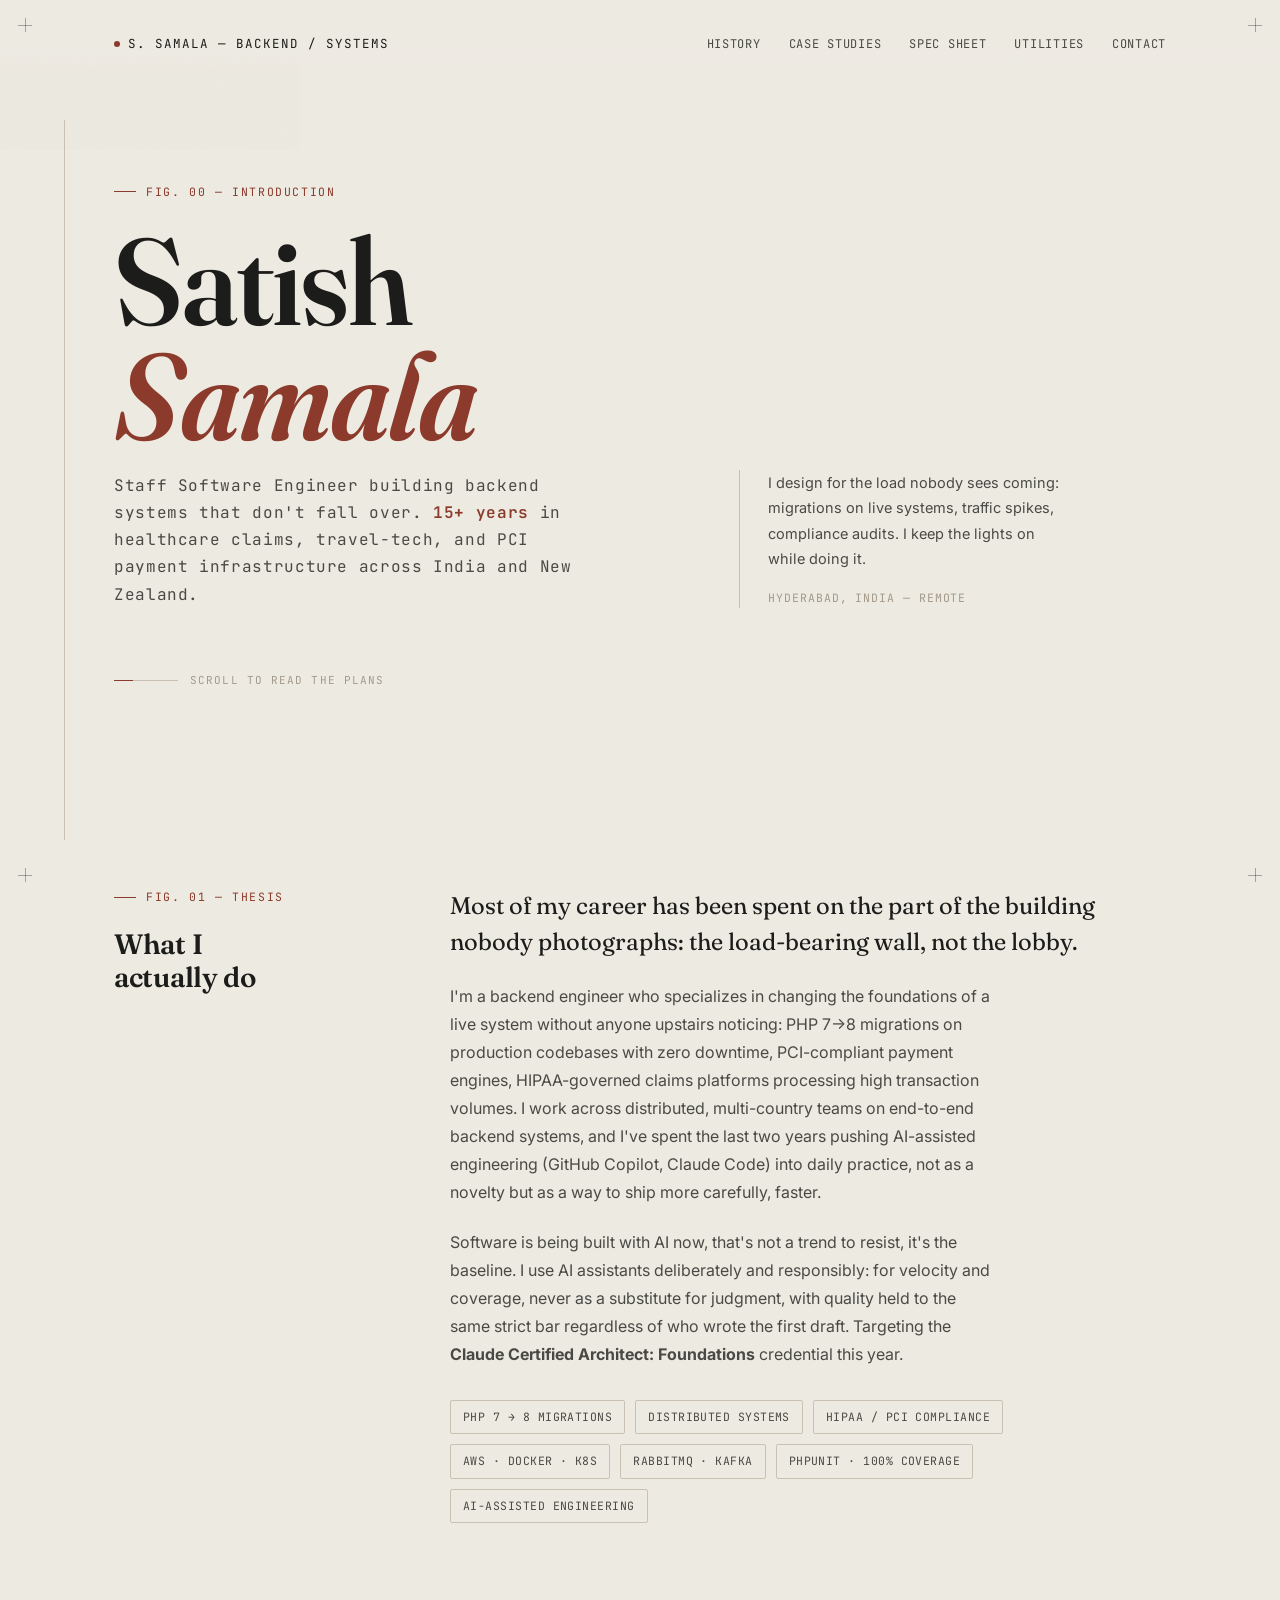
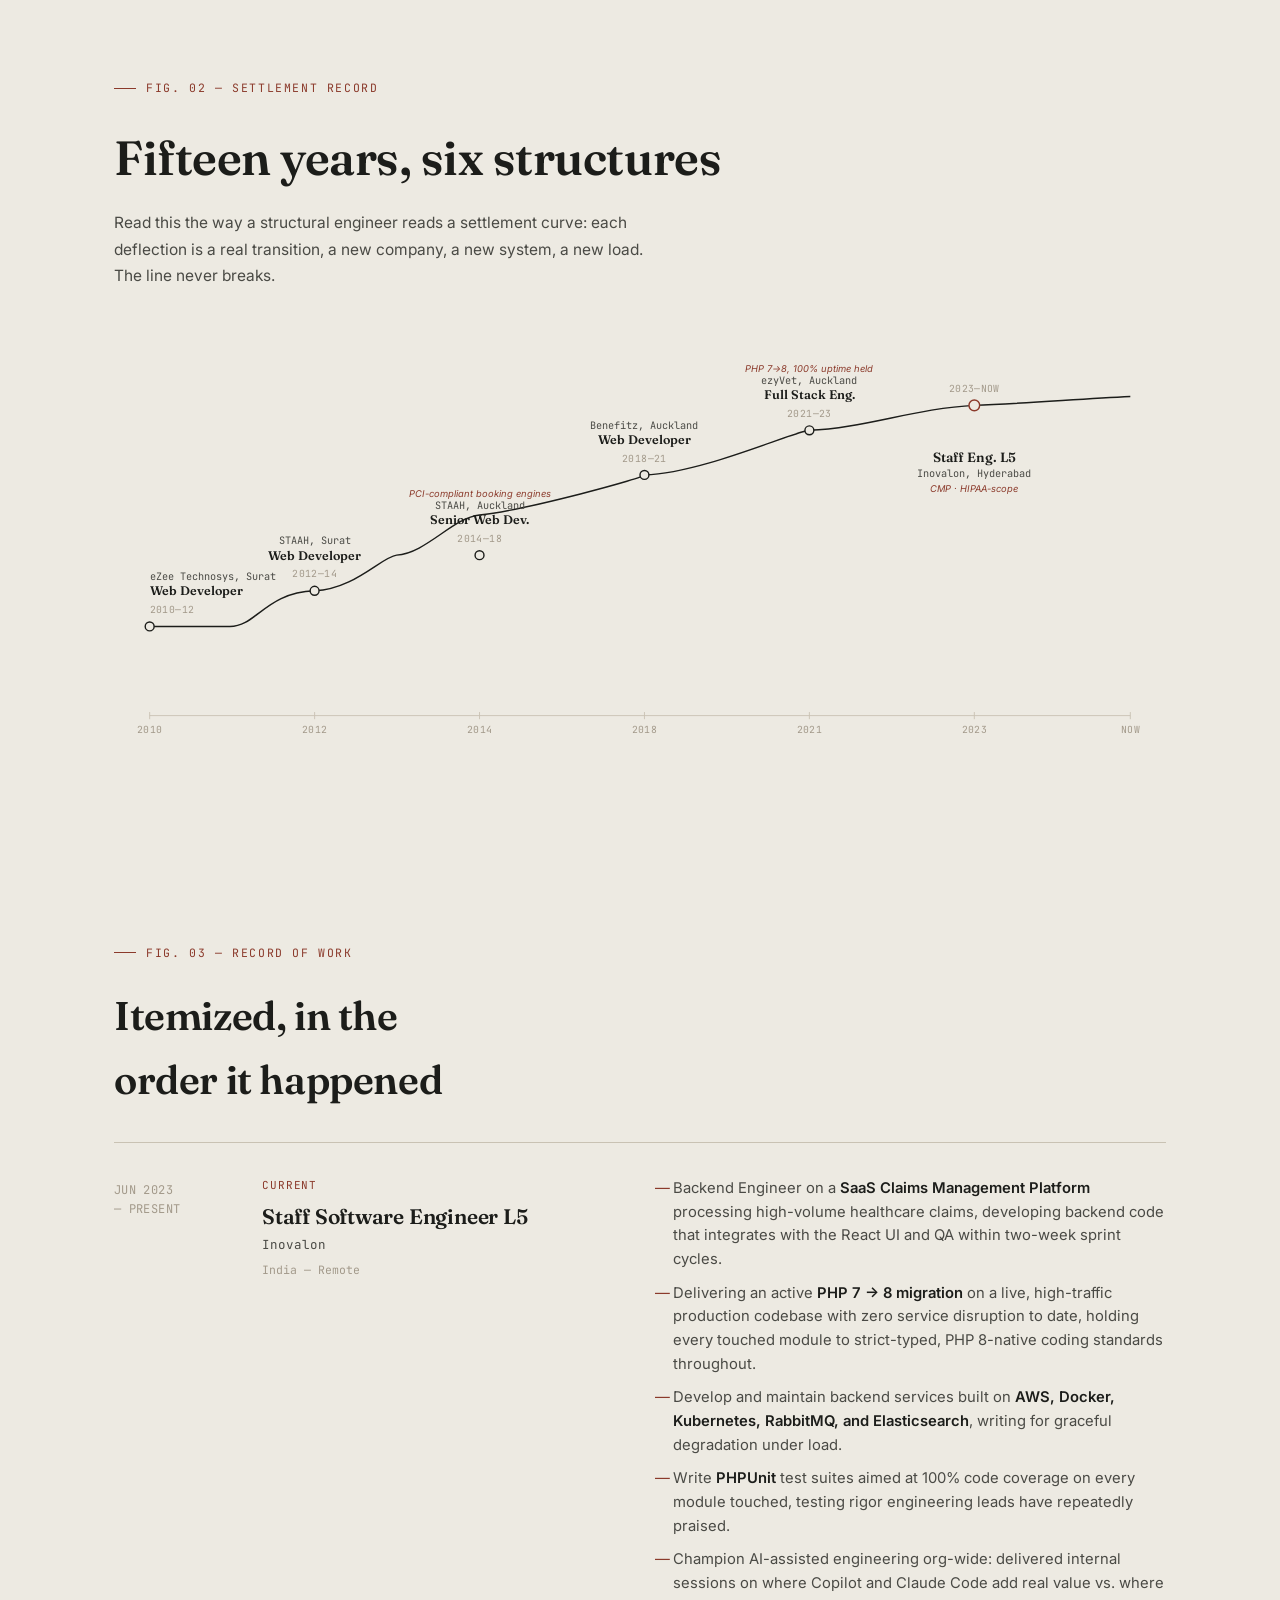
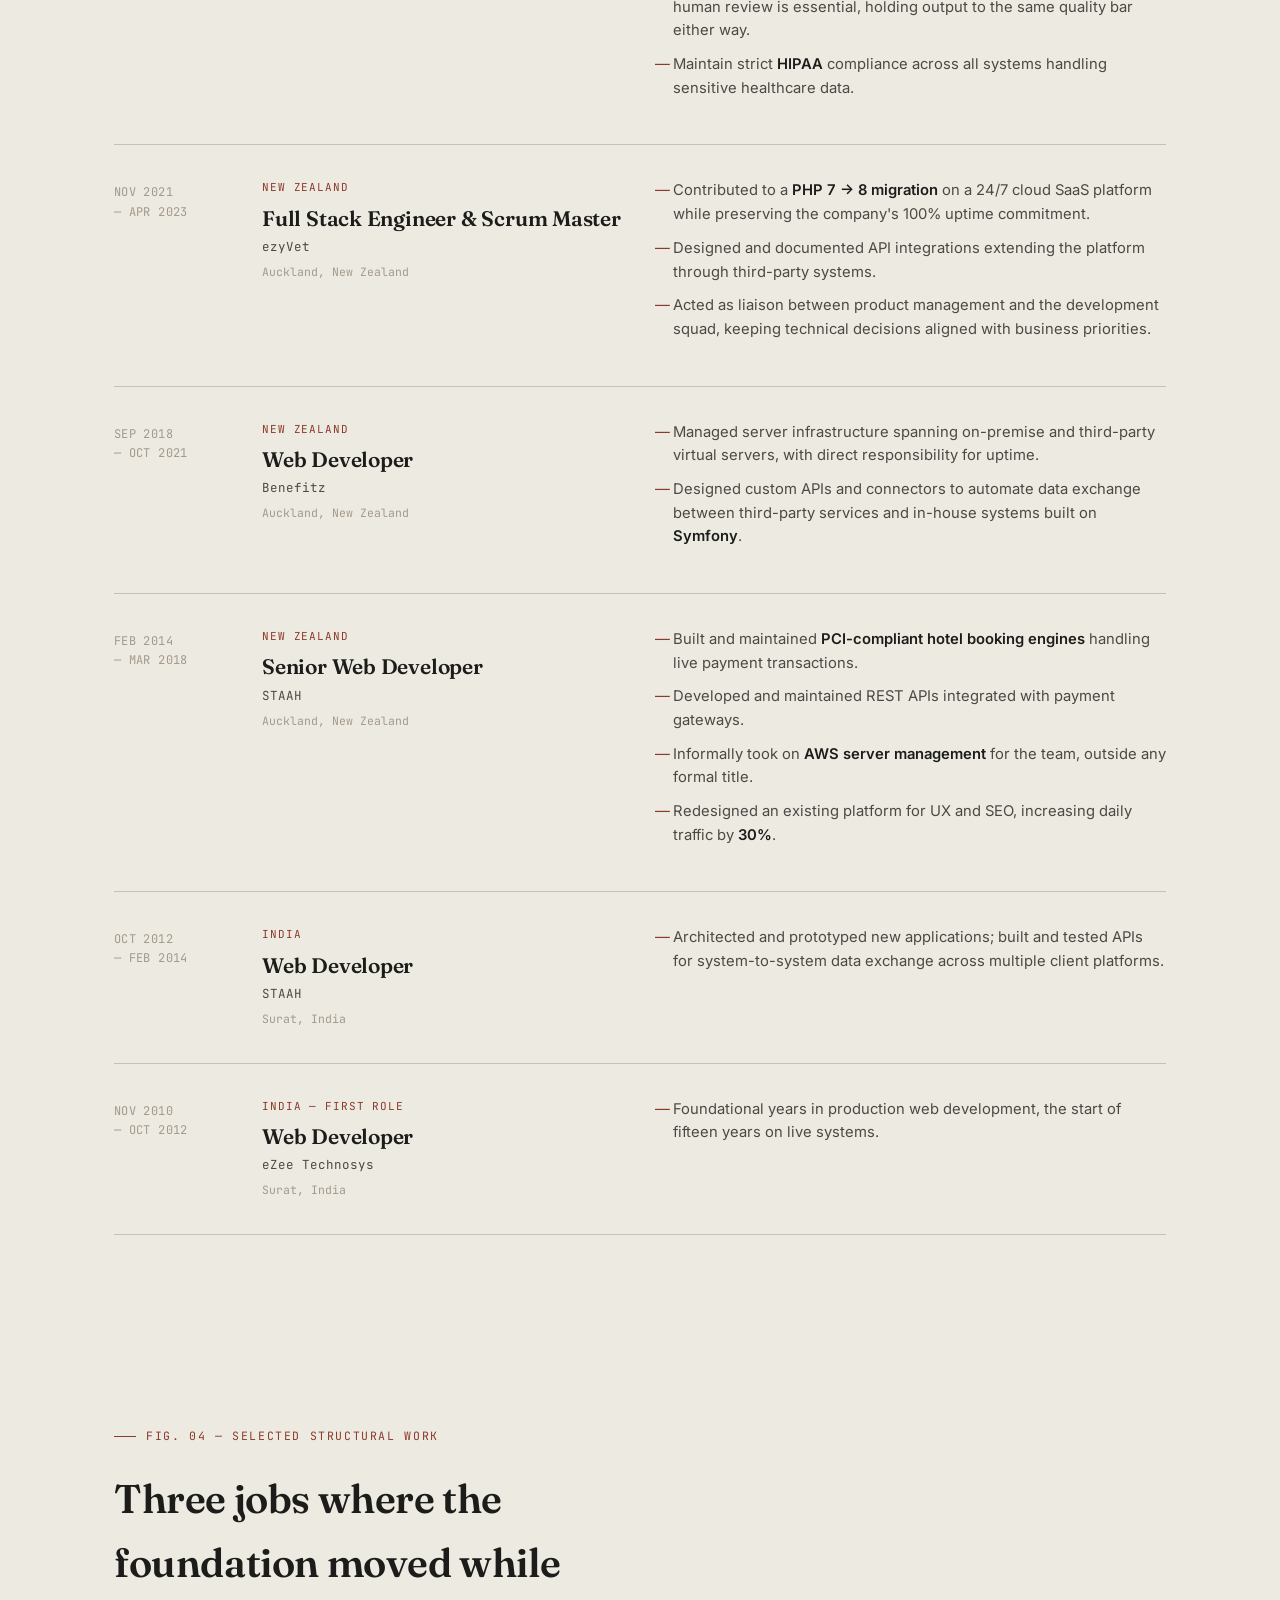
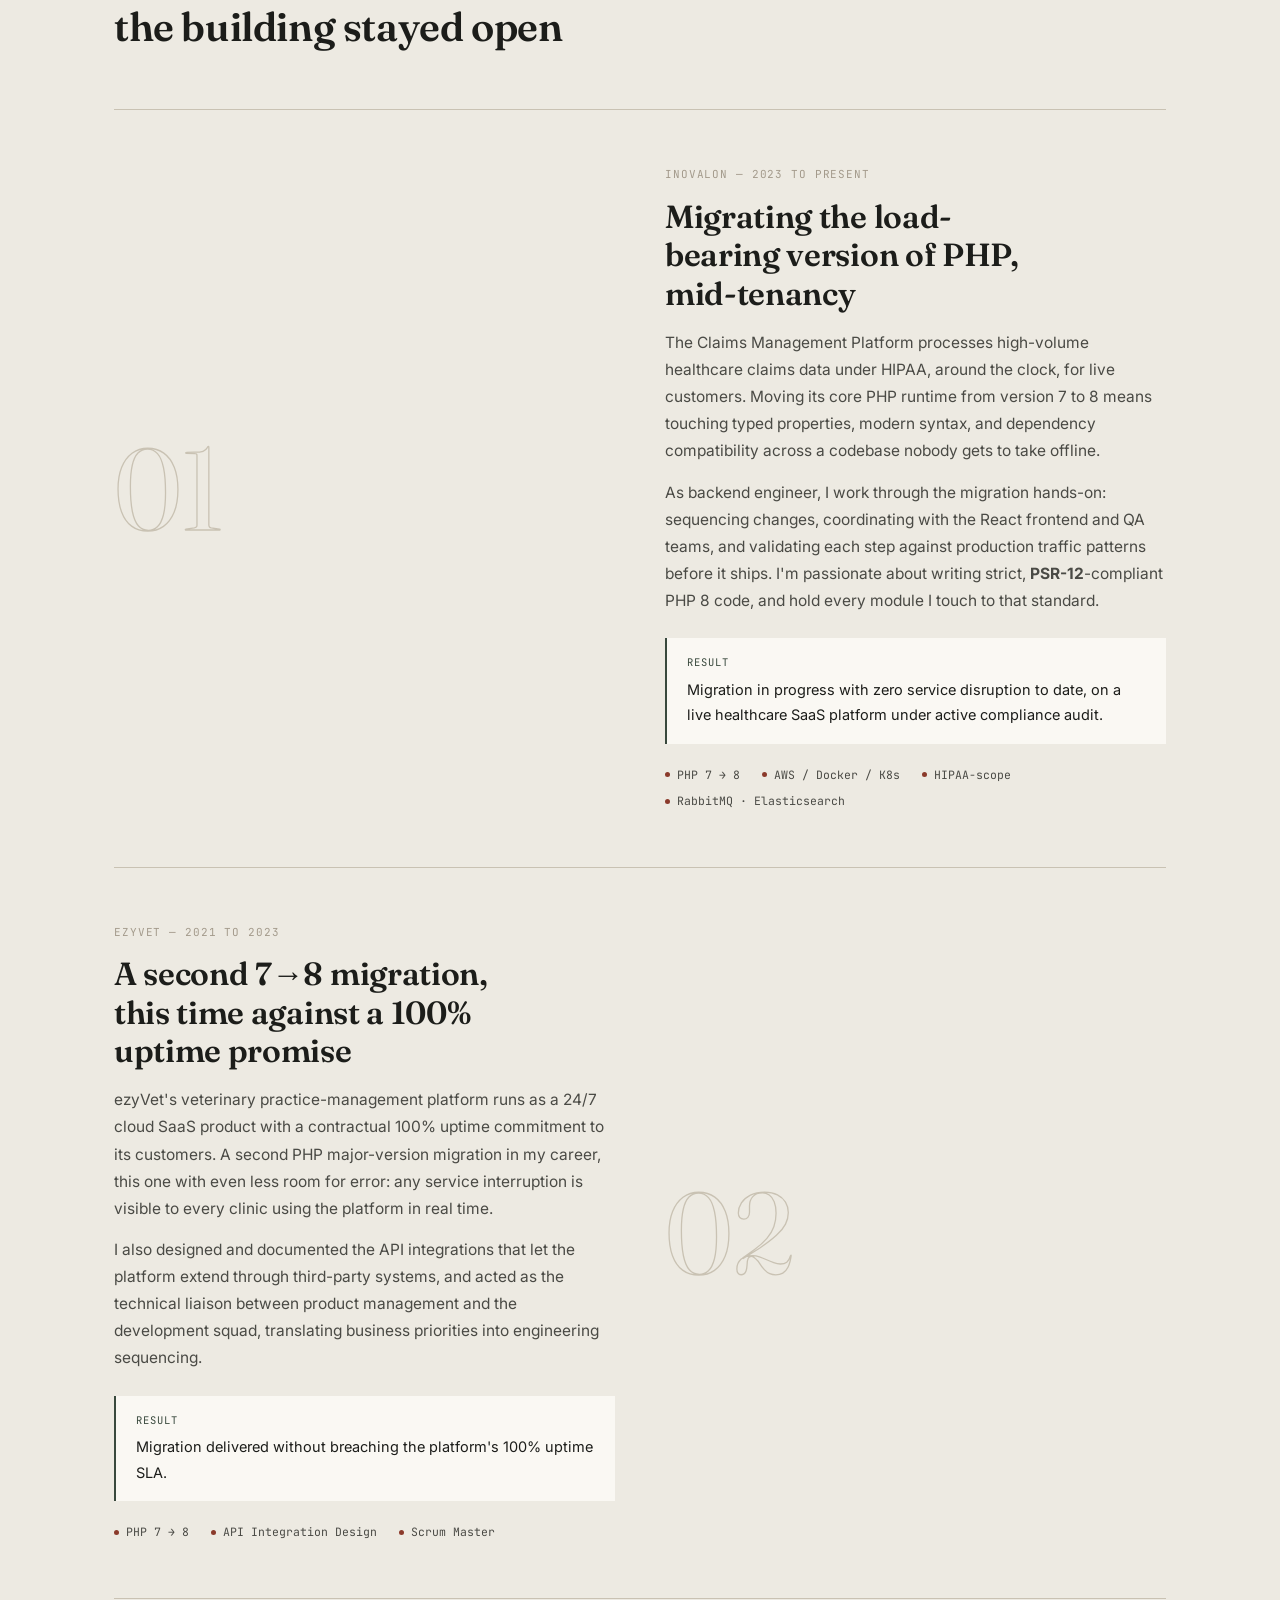
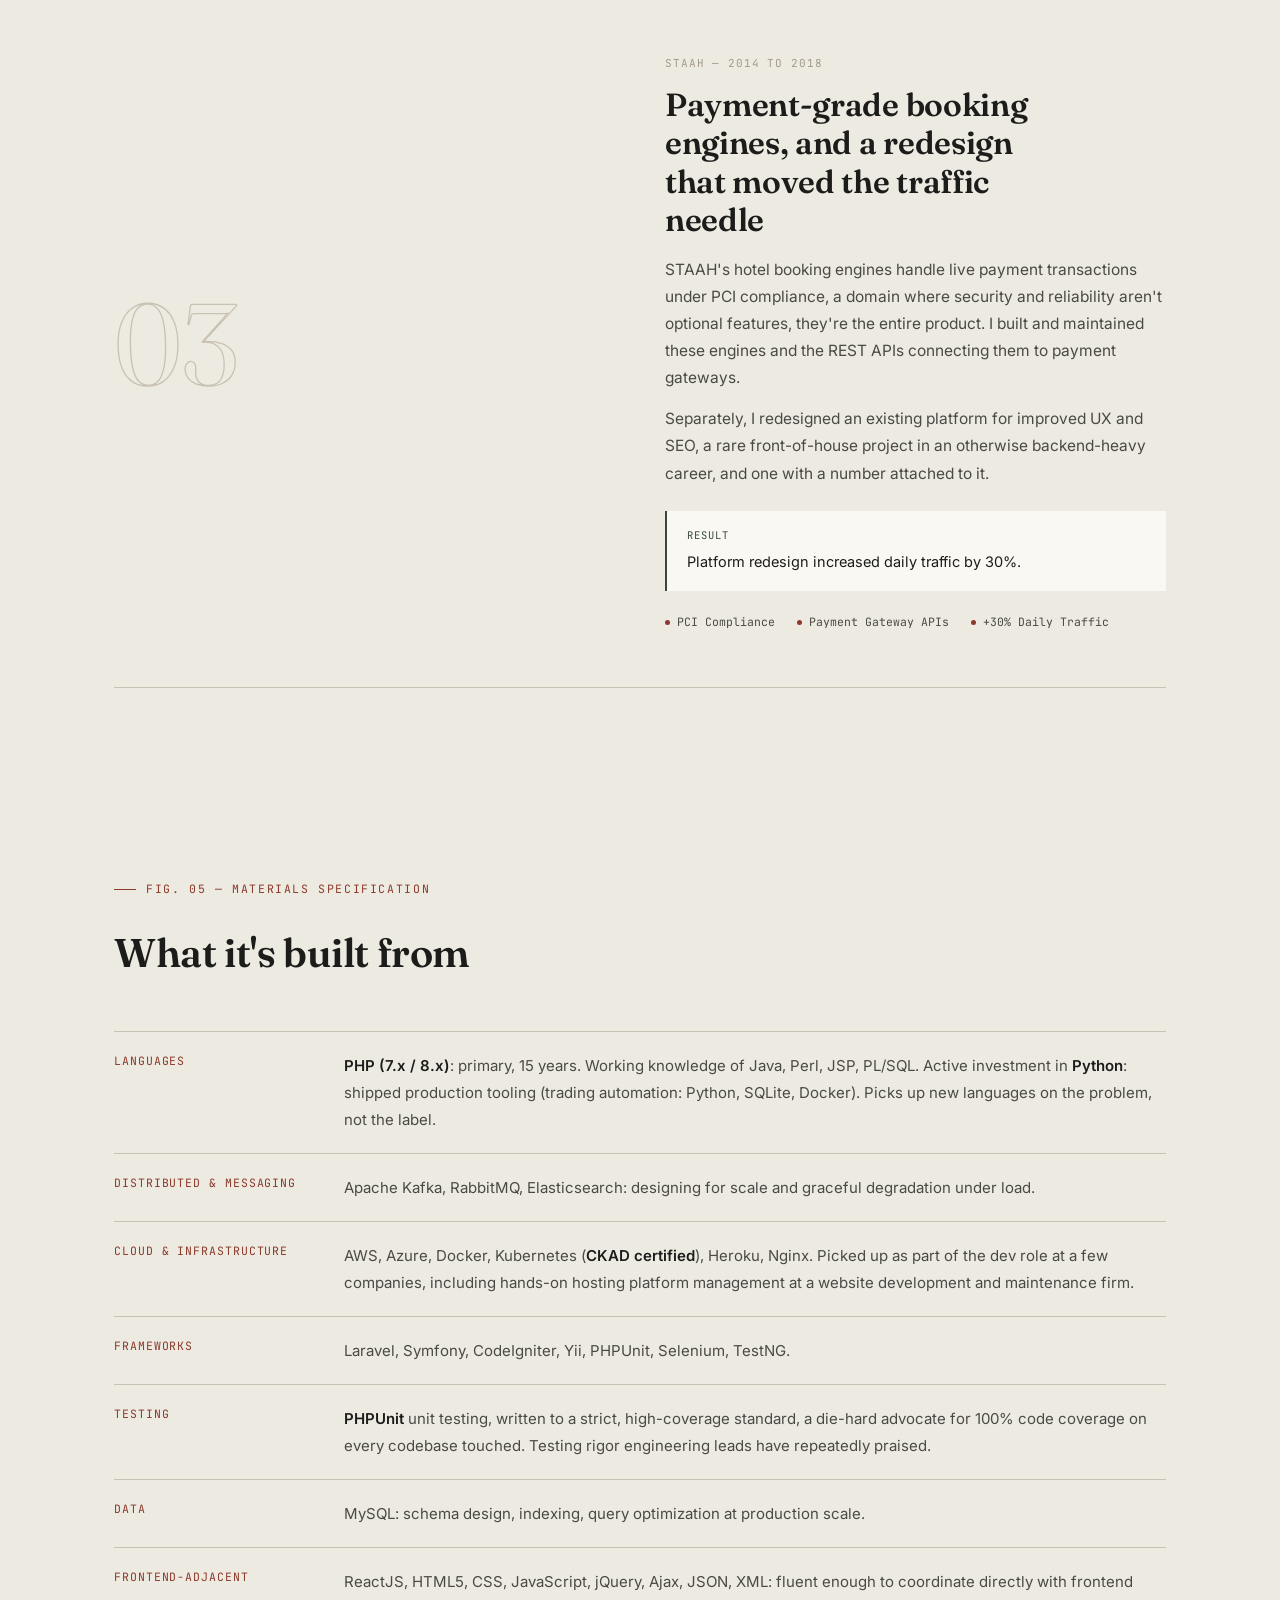
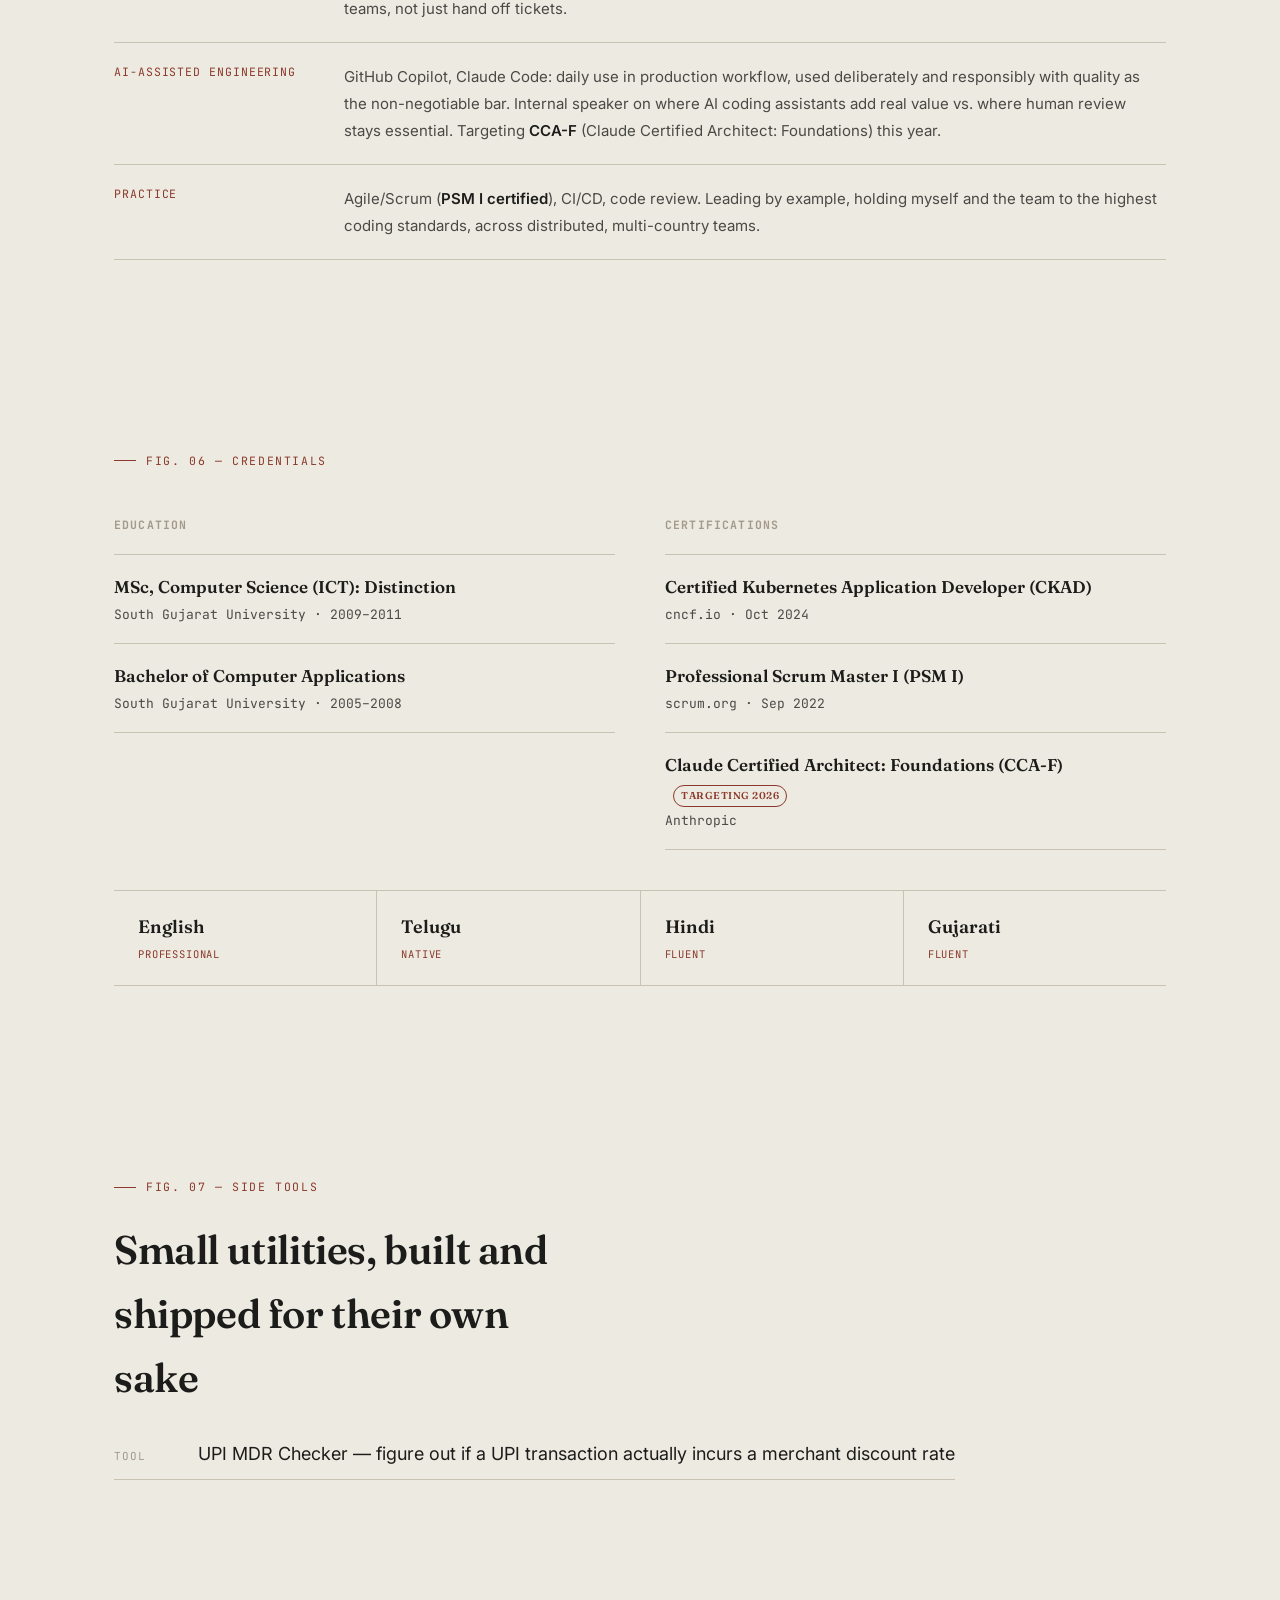
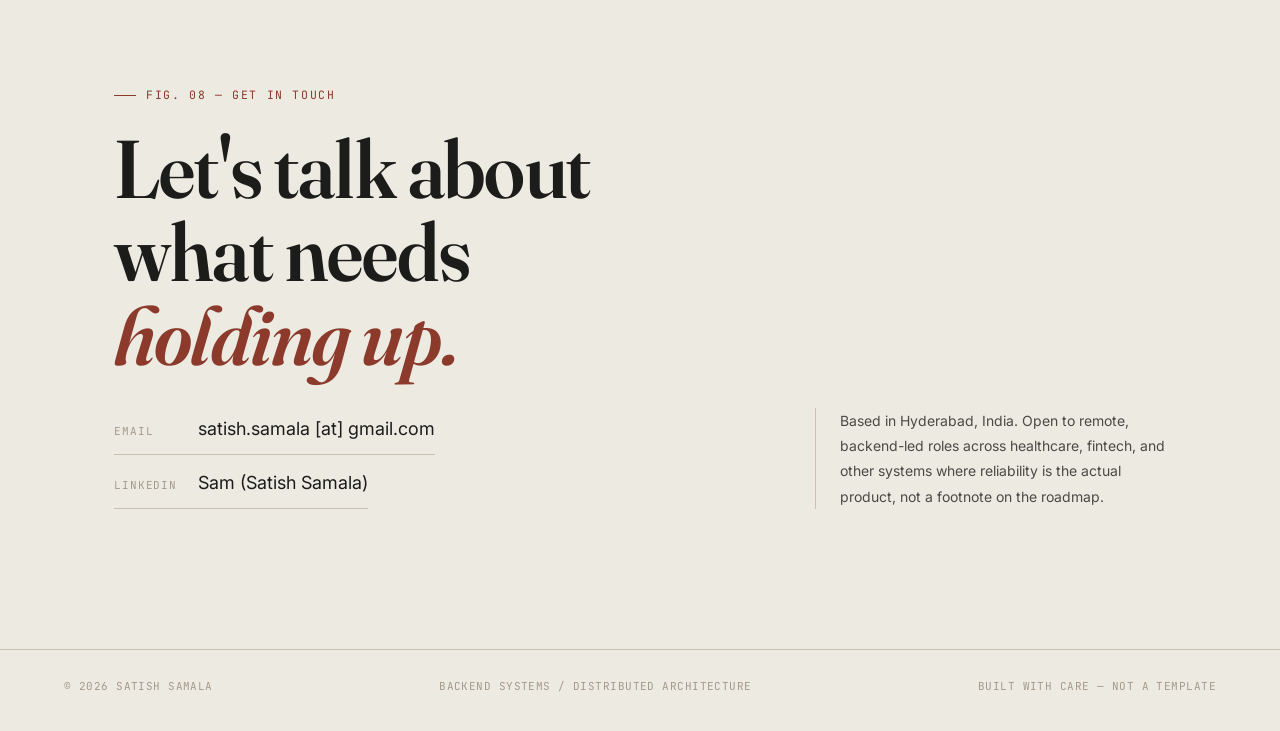
==== commit 01e0c066: "Add UPI MDR Checker utility and link it from the profile page Adds a new Utilities section/nav link " ====
--- a/index.html
+++ b/index.html
@@ -424,6 +424,7 @@
       <a href="#history">History</a>
       <a href="#case-studies">Case Studies</a>
       <a href="#spec">Spec Sheet</a>
+      <a href="#utilities">Utilities</a>
       <a href="#contact">Contact</a>
     </nav>
   </div>
@@ -860,11 +861,20 @@
     </div>
   </section>
 
+  <!-- ============ UTILITIES ============ -->
+  <section class="container reveal" id="utilities">
+    <div class="eyebrow">FIG. 07 — SIDE TOOLS</div>
+    <h2 style="font-size:clamp(28px,3.6vw,40px); max-width:18ch;">Small utilities, built and shipped for their own sake</h2>
+    <div class="contact-links" style="margin-top:30px;">
+      <a class="contact-link" href="upi-mdr-checker/"><span class="clabel">Tool</span>UPI MDR Checker — figure out if a UPI transaction actually incurs a merchant discount rate</a>
+    </div>
+  </section>
+
   <!-- ============ CONTACT ============ -->
   <section class="container contact reveal" id="contact">
     <div class="contact-grid">
       <div>
-        <div class="eyebrow">FIG. 07 — GET IN TOUCH</div>
+        <div class="eyebrow">FIG. 08 — GET IN TOUCH</div>
         <h2>Let's talk about<br>what needs<br><em>holding up.</em></h2>
         <div class="contact-links">
           <span class="contact-link contact-static"><span class="clabel">Email</span>satish.samala [at] gmail.com</span>
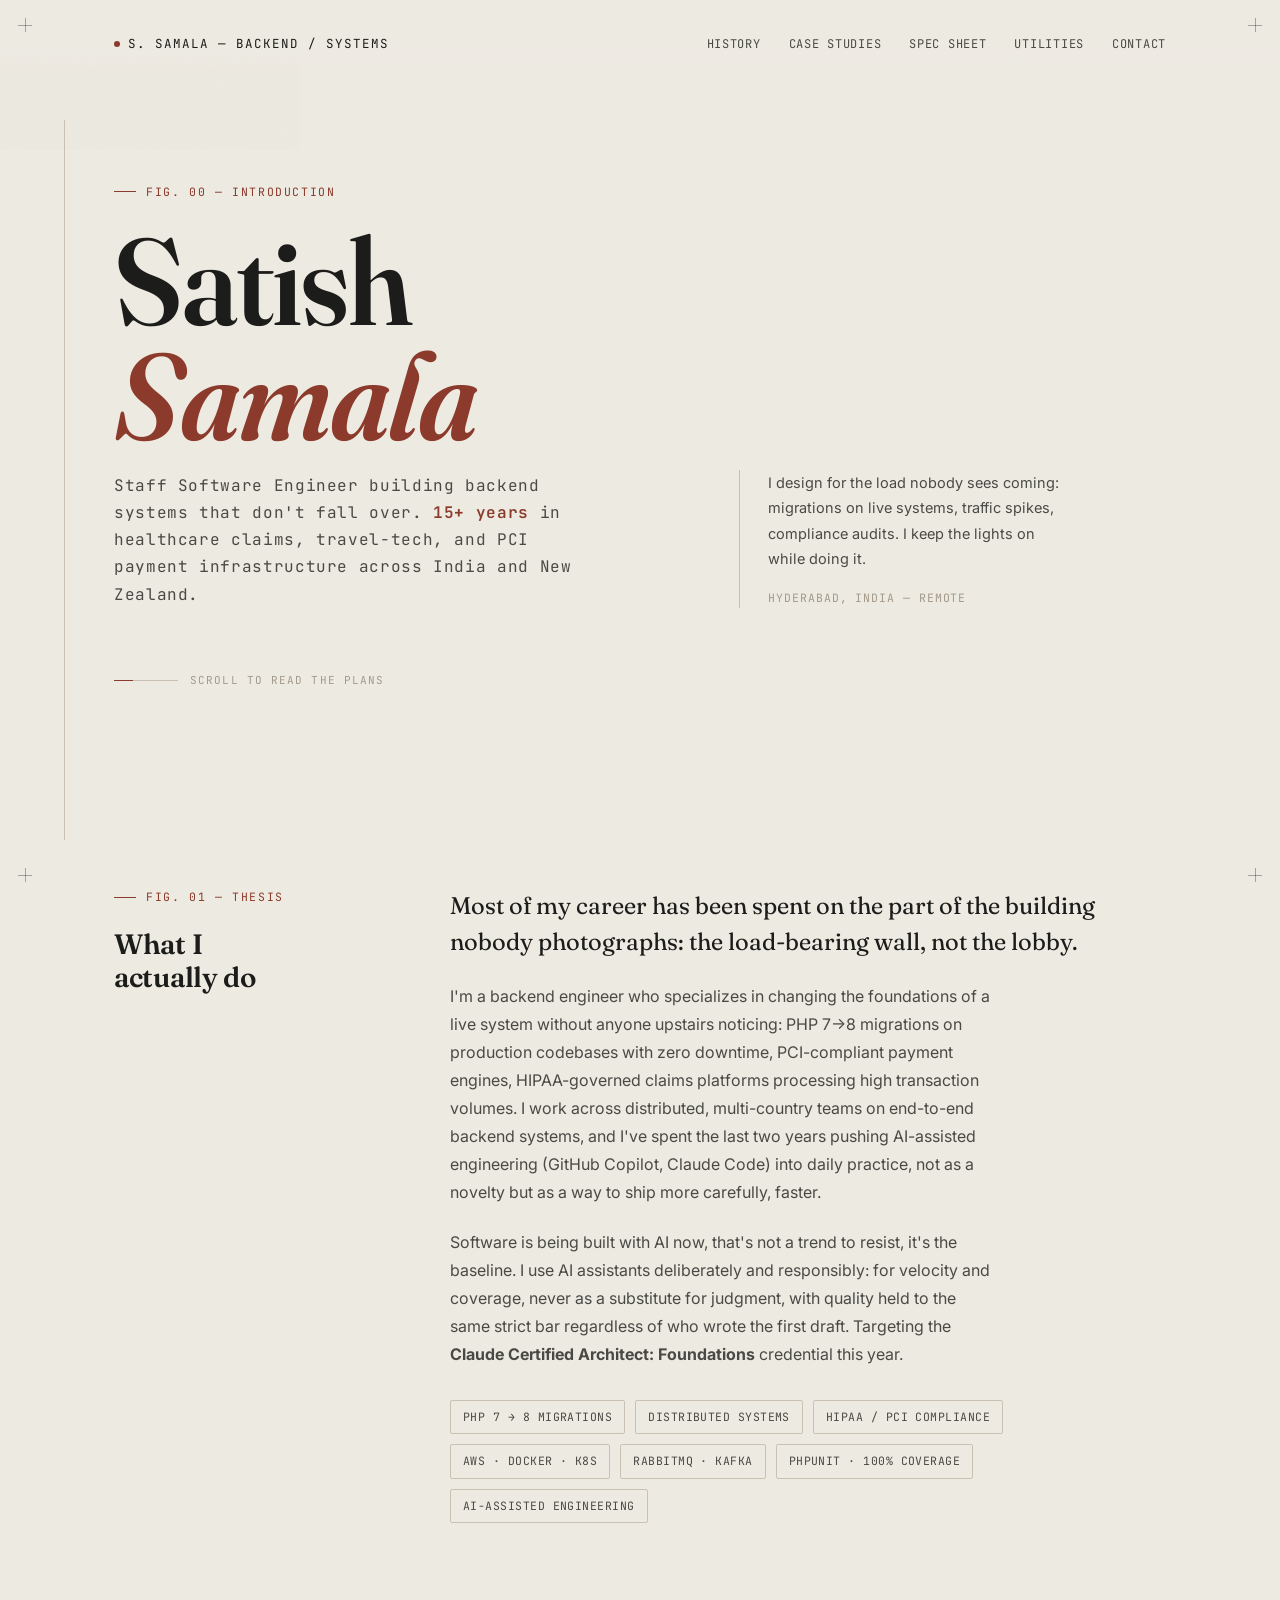
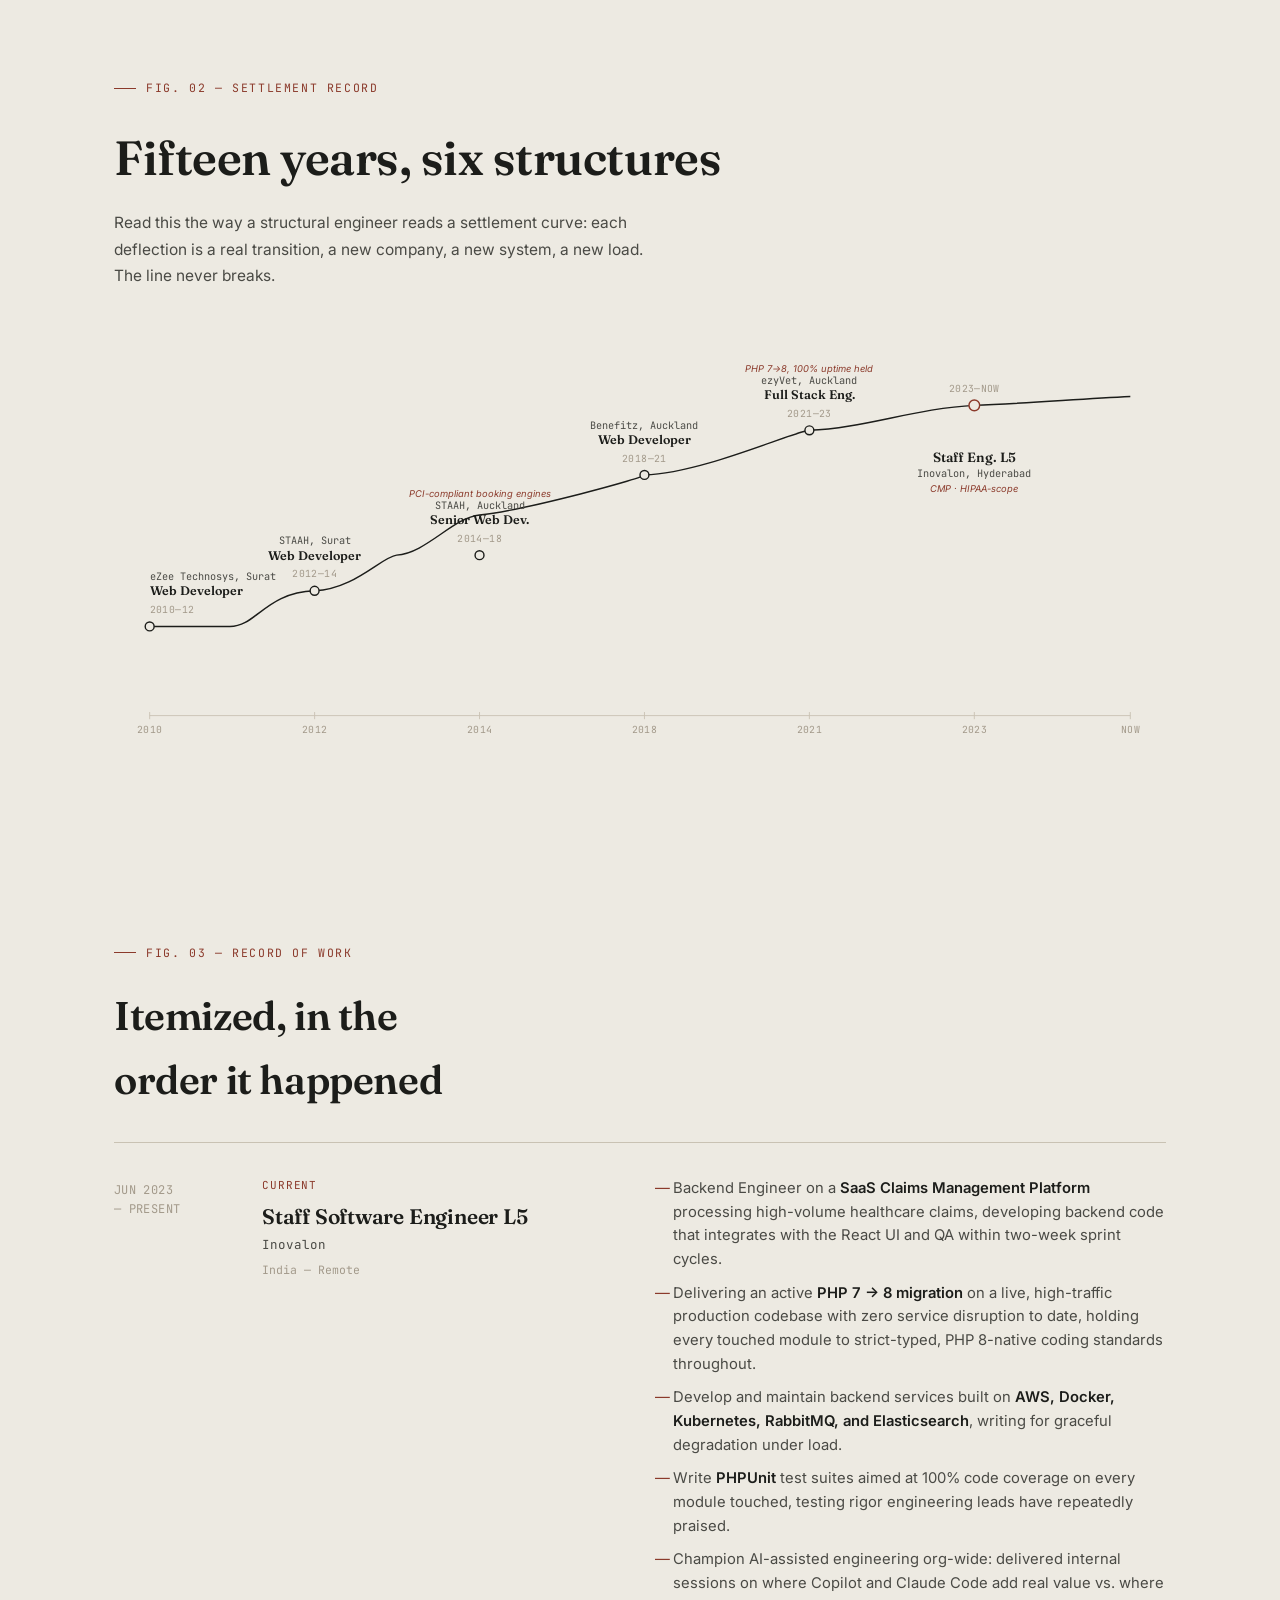
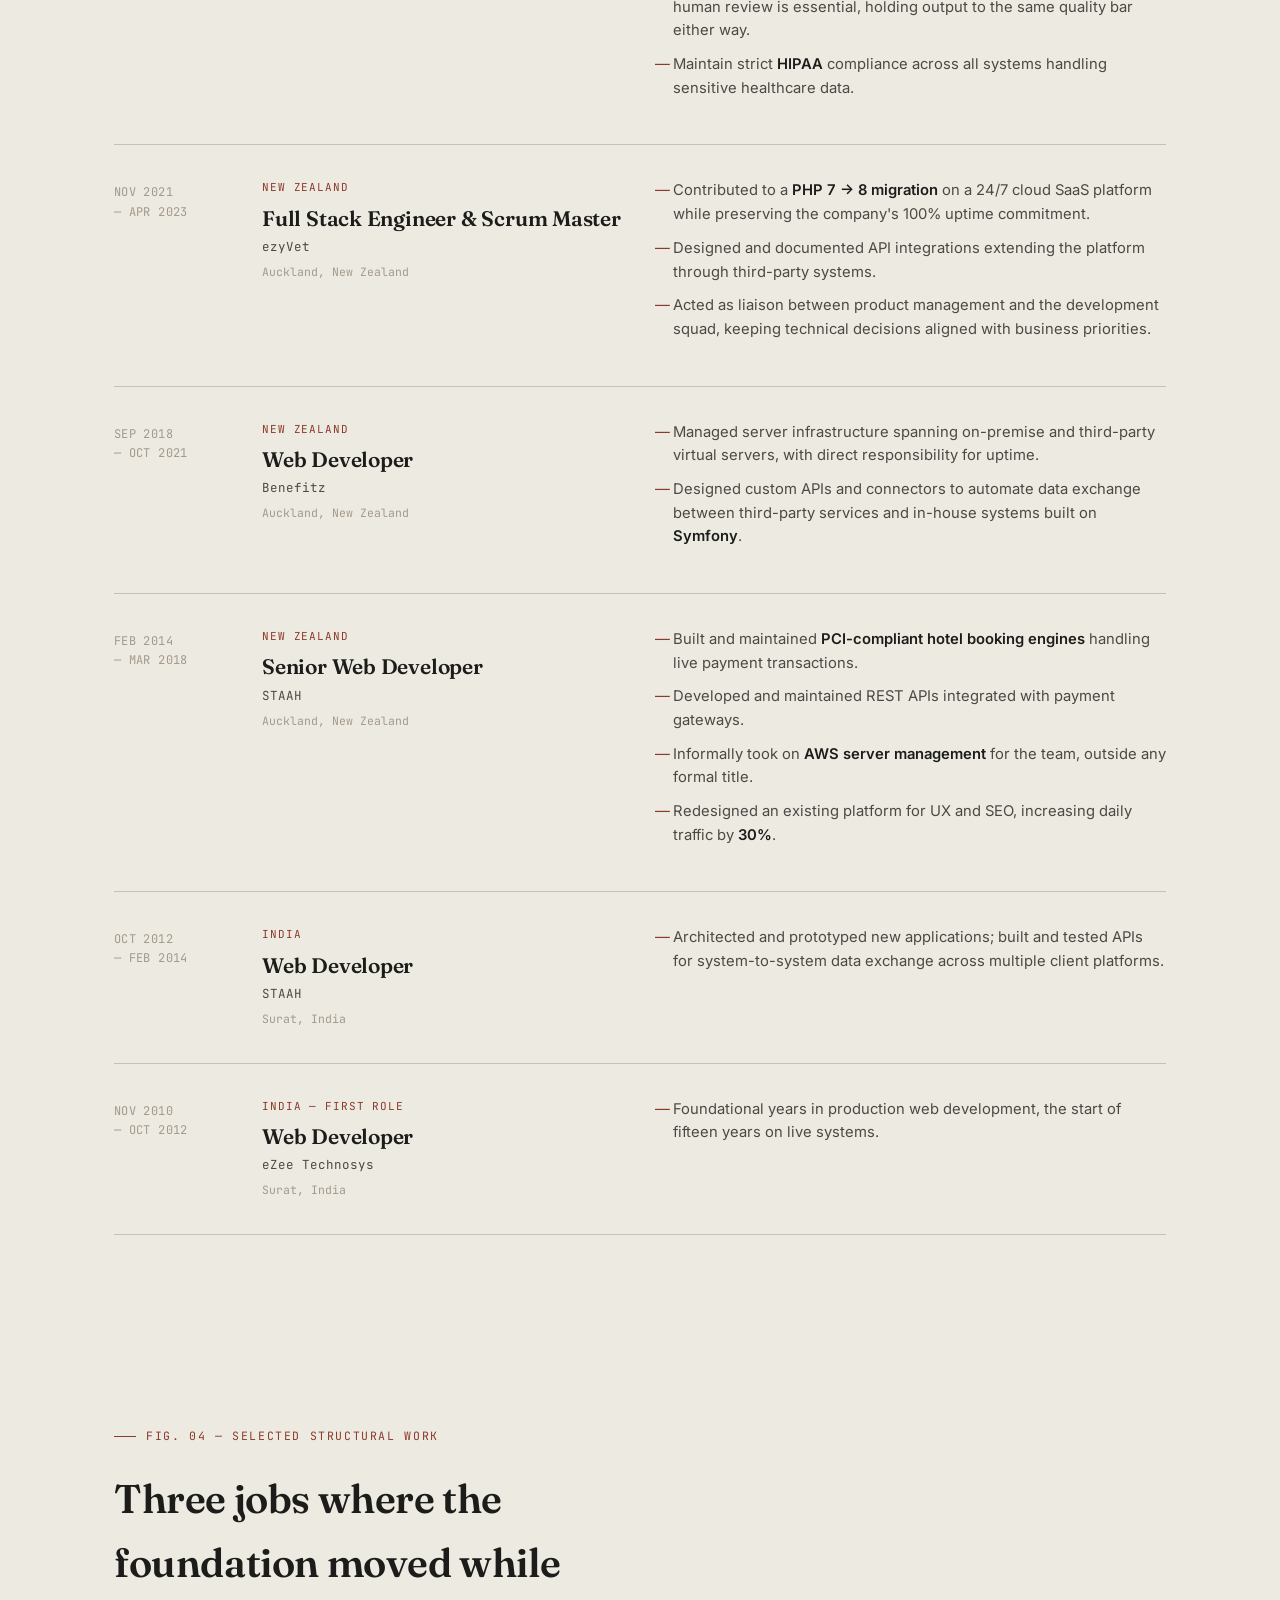
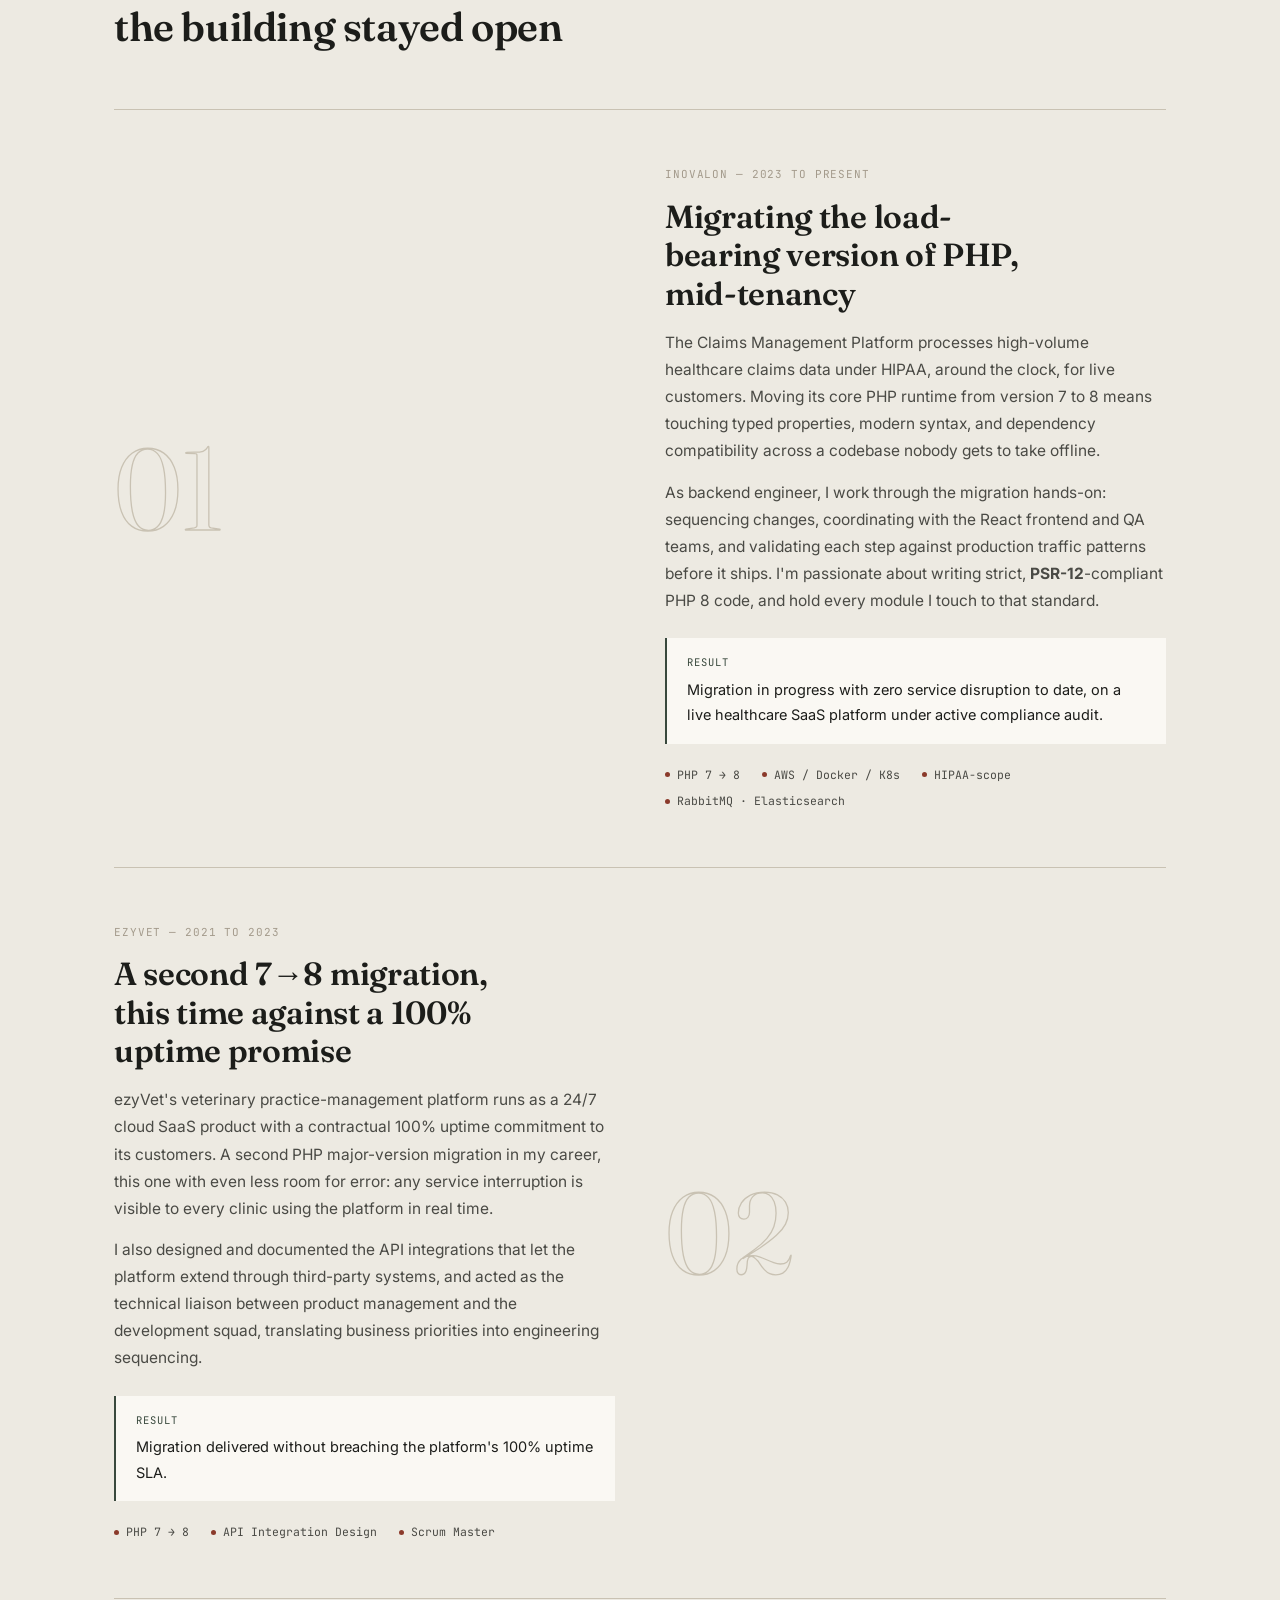
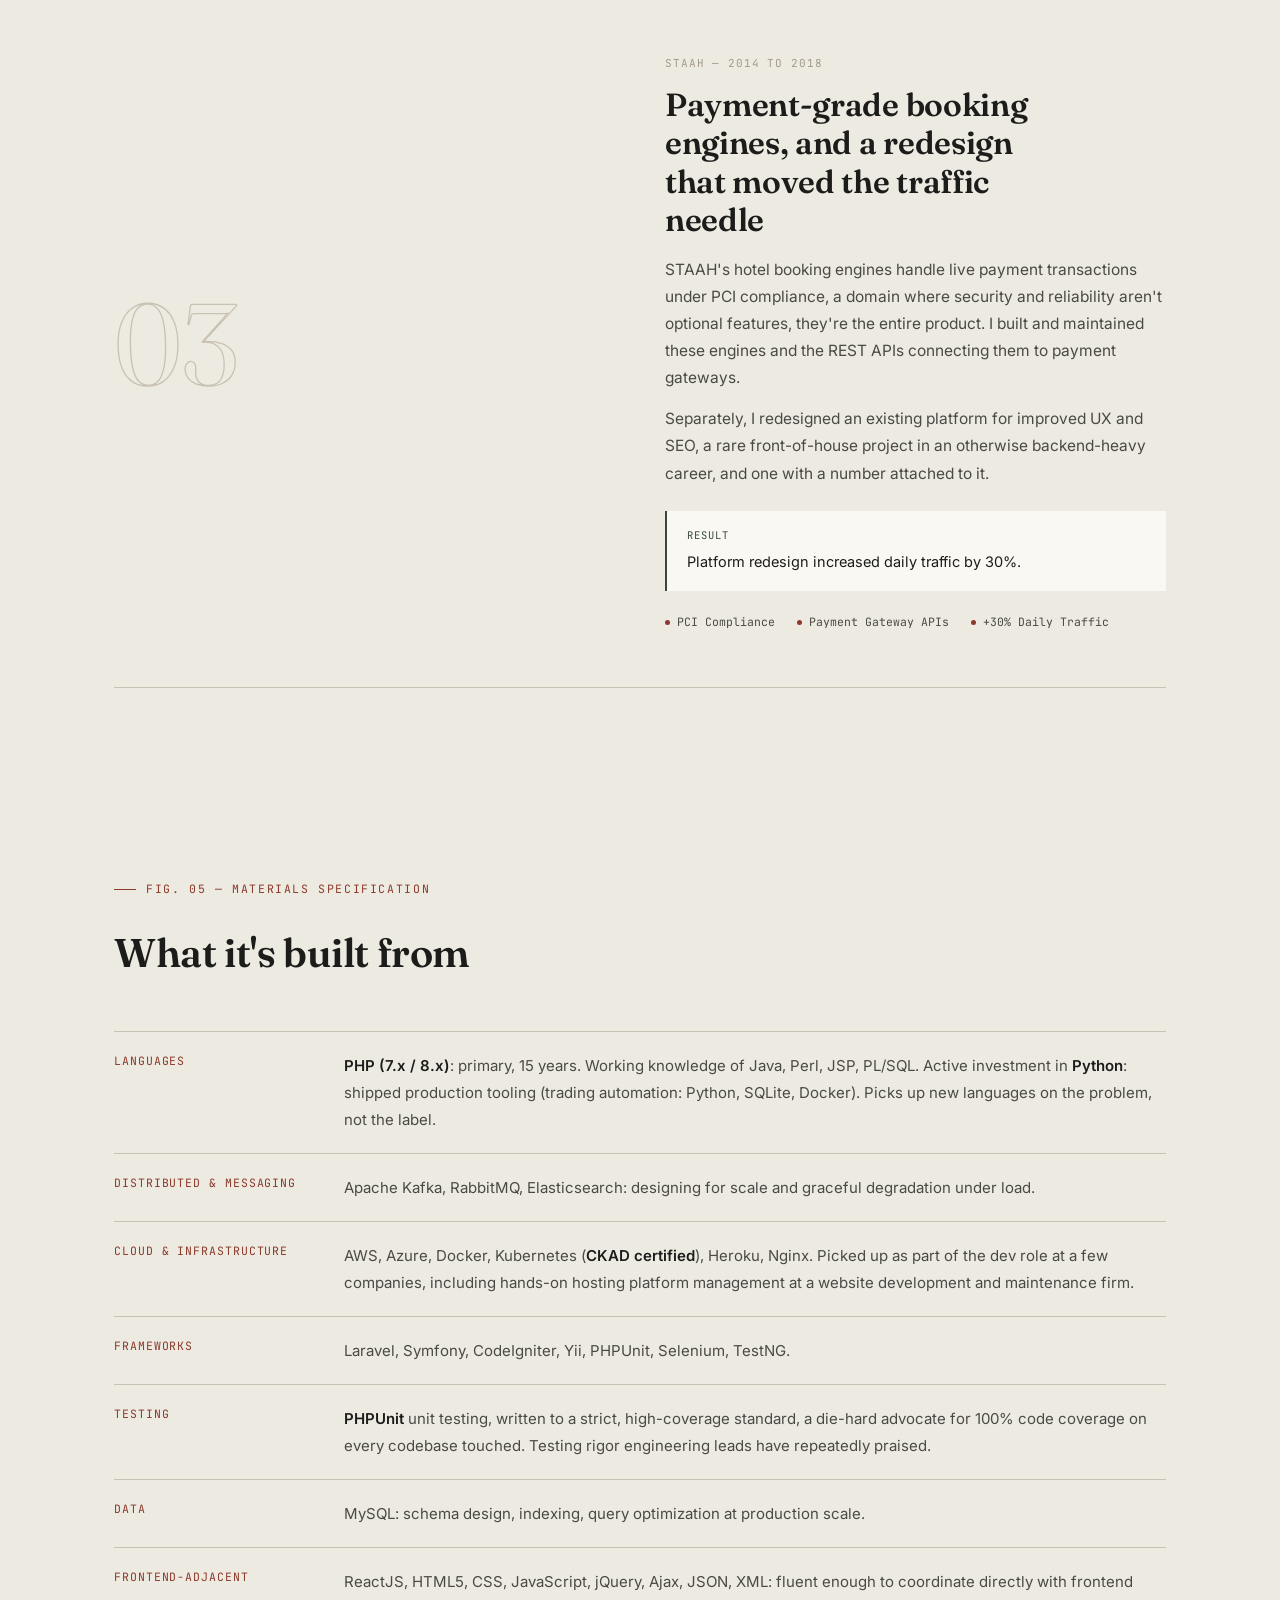
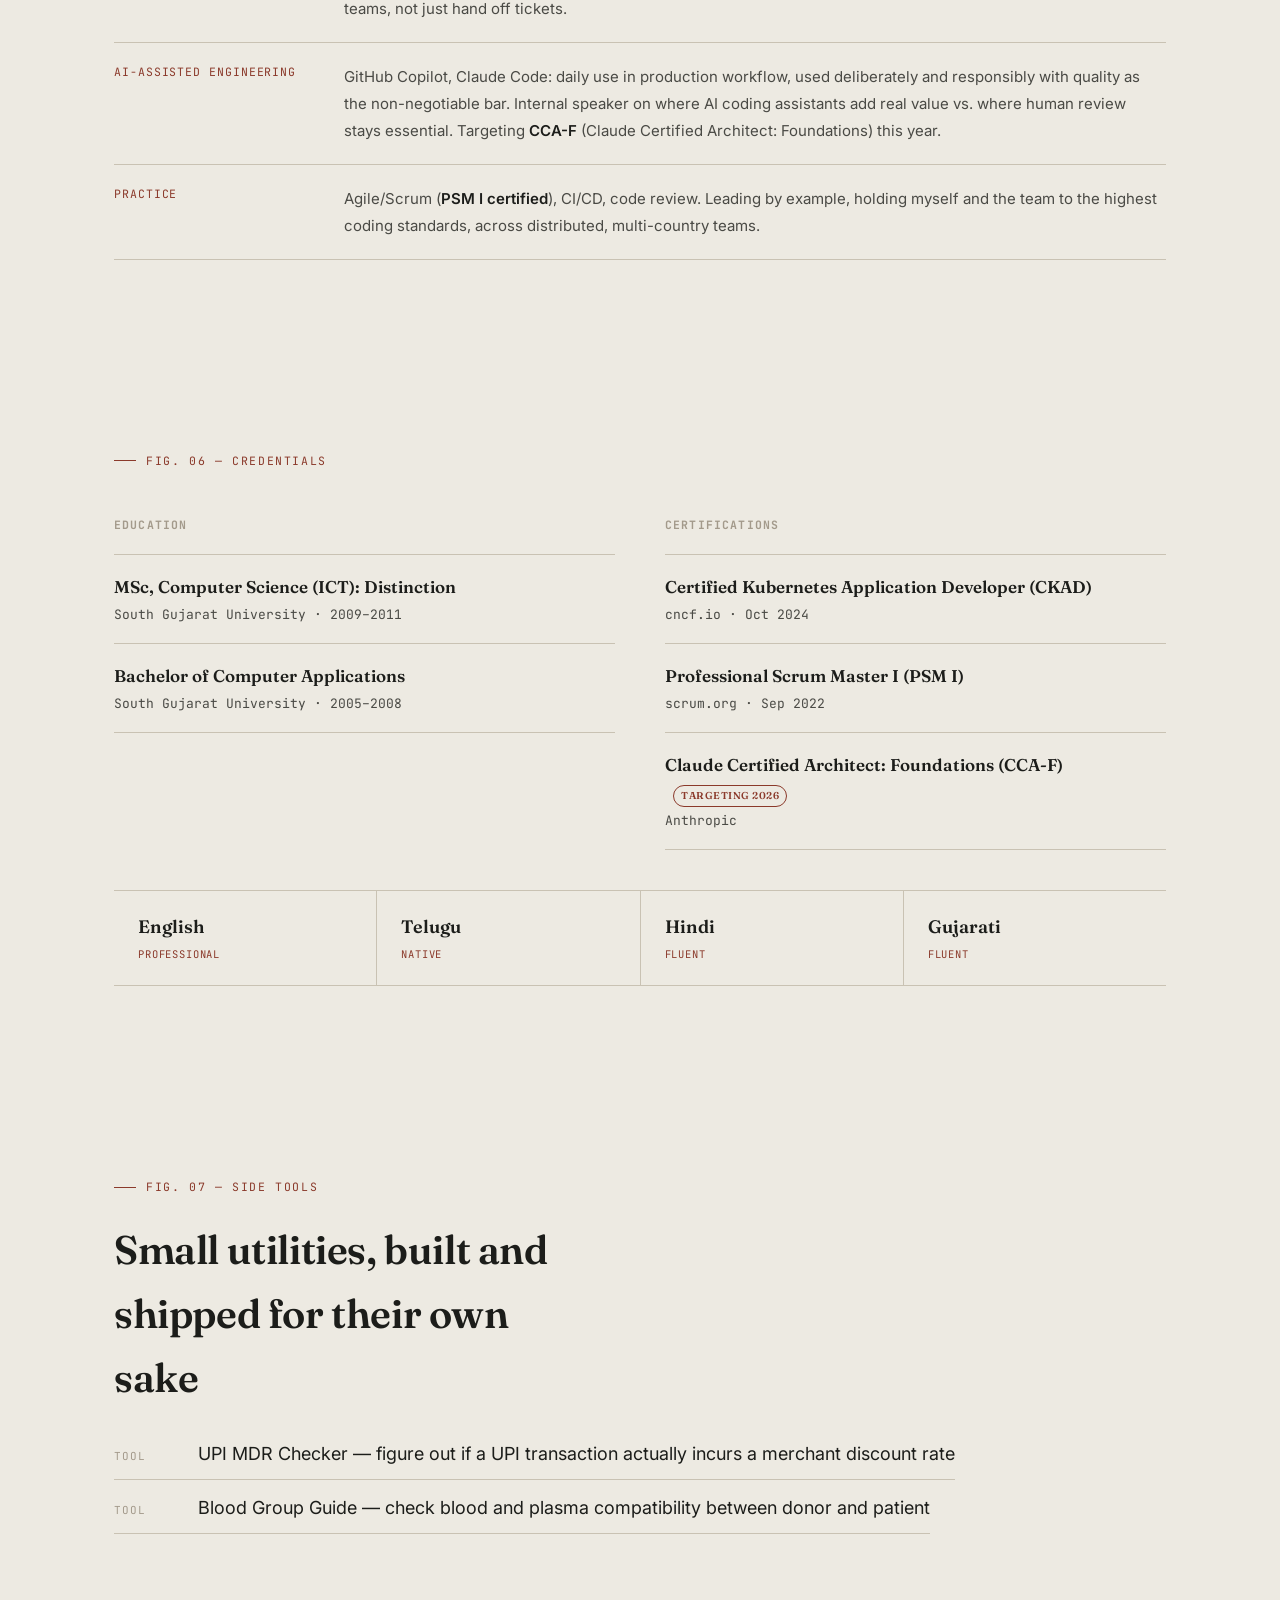
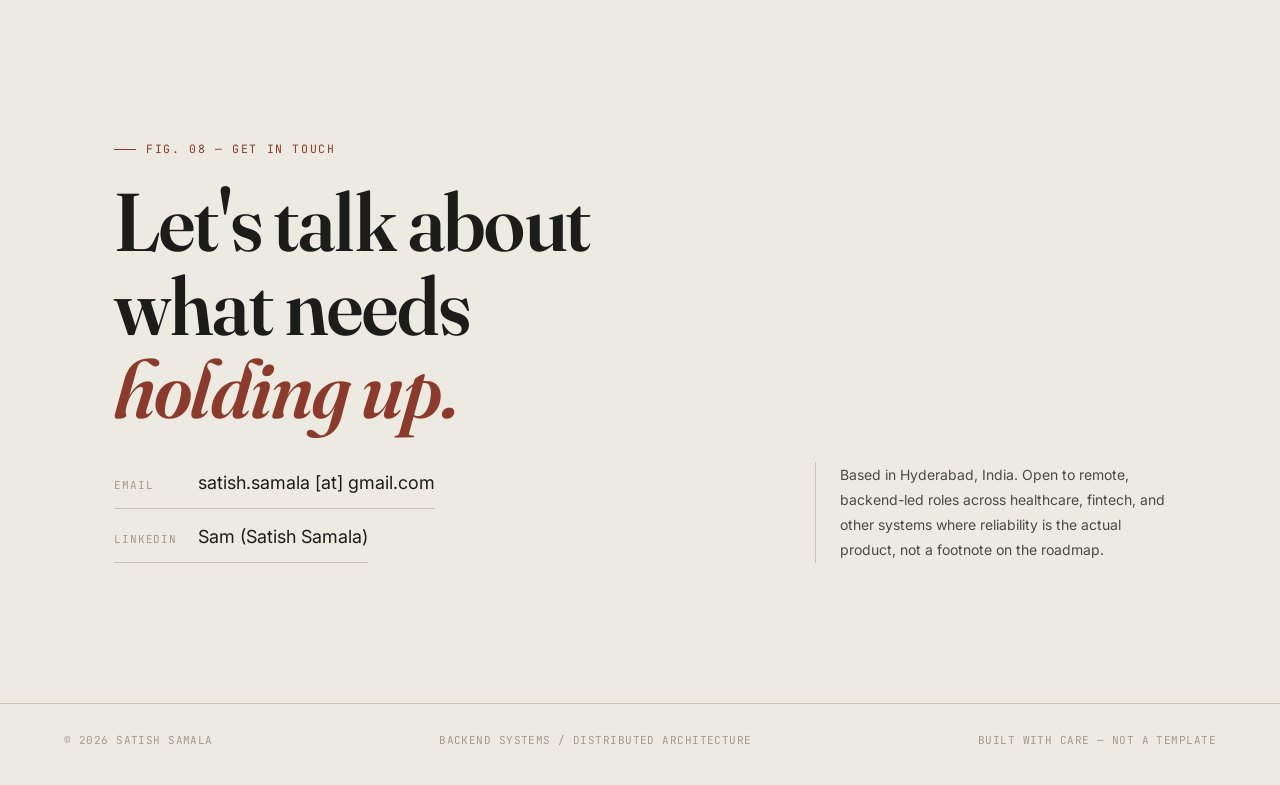
==== commit 94101e67: "Add Blood Group Guide web app and privacy policy Web version of the Android app, linked from the uti" ====
--- a/index.html
+++ b/index.html
@@ -867,6 +867,7 @@
     <h2 style="font-size:clamp(28px,3.6vw,40px); max-width:18ch;">Small utilities, built and shipped for their own sake</h2>
     <div class="contact-links" style="margin-top:30px;">
       <a class="contact-link" href="upi-mdr-checker/"><span class="clabel">Tool</span>UPI MDR Checker — figure out if a UPI transaction actually incurs a merchant discount rate</a>
+      <a class="contact-link" href="blood-group-guide/"><span class="clabel">Tool</span>Blood Group Guide — check blood and plasma compatibility between donor and patient</a>
     </div>
   </section>
 
